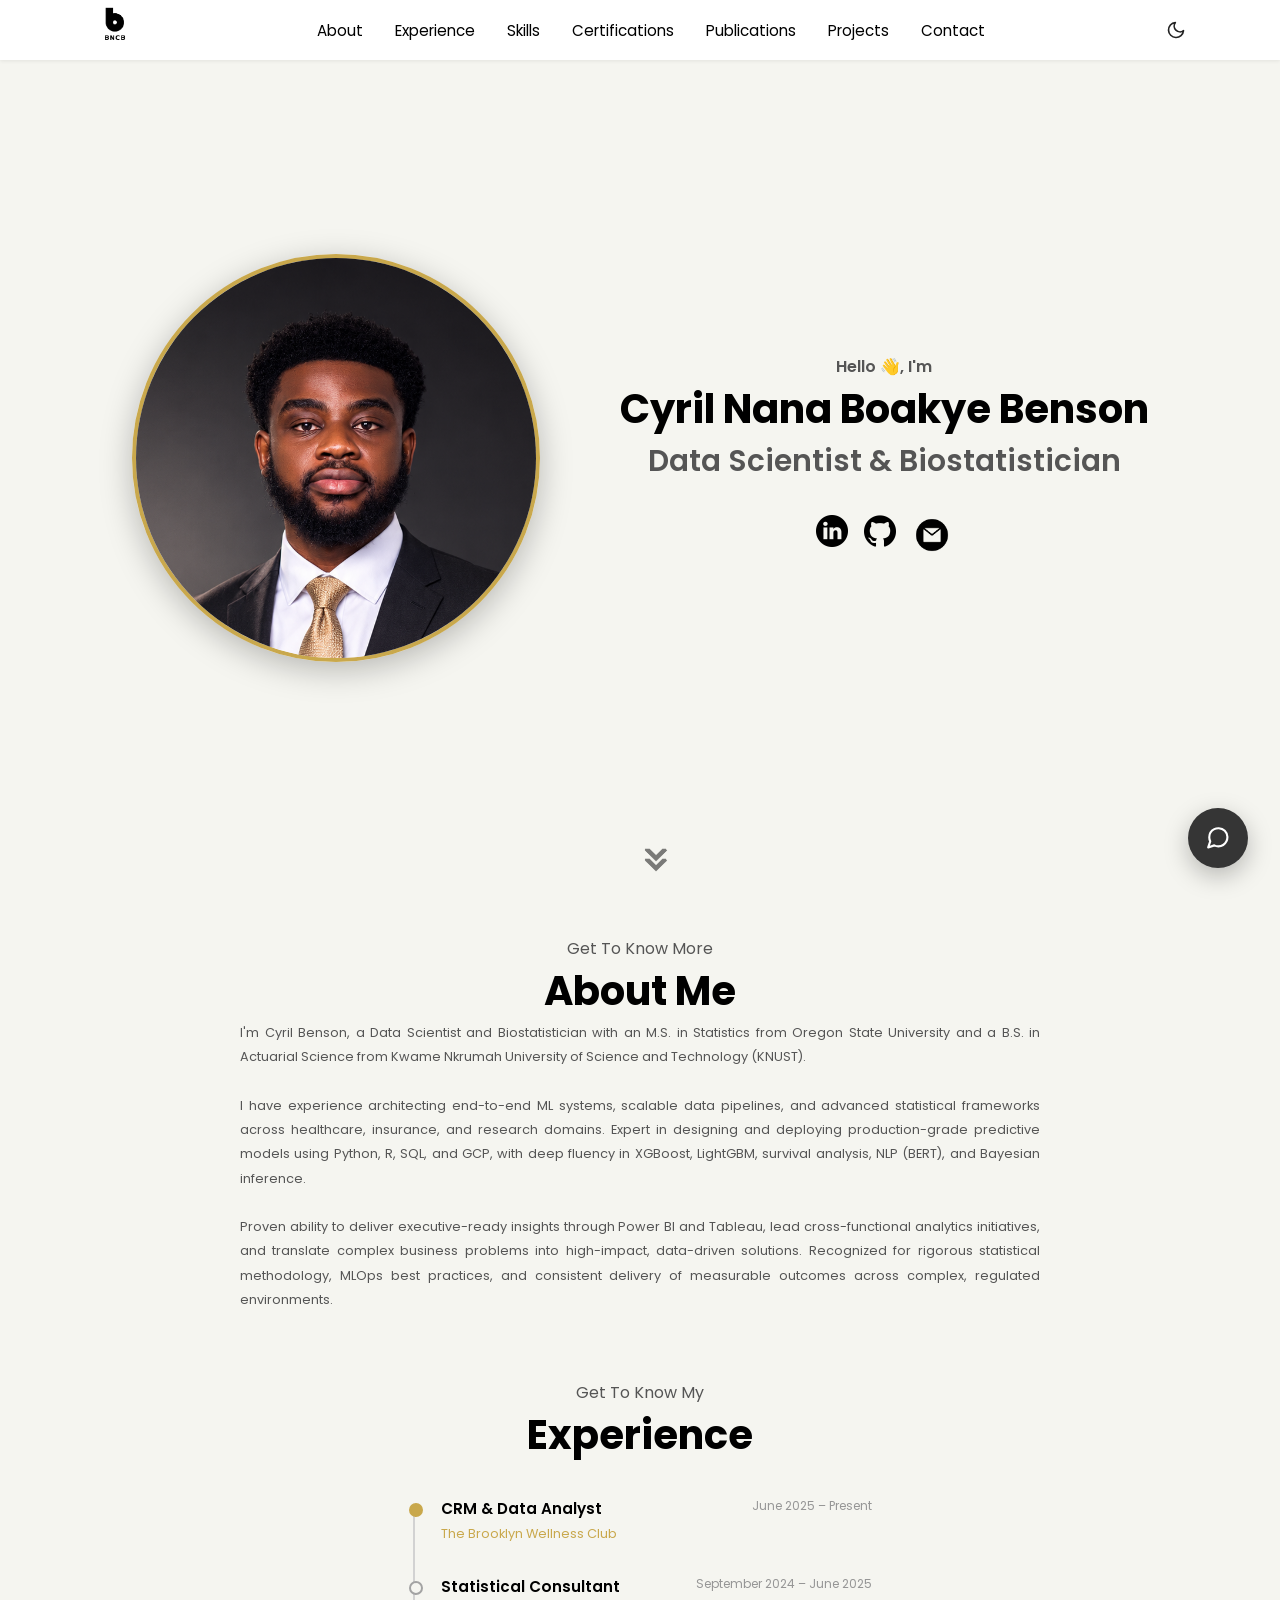
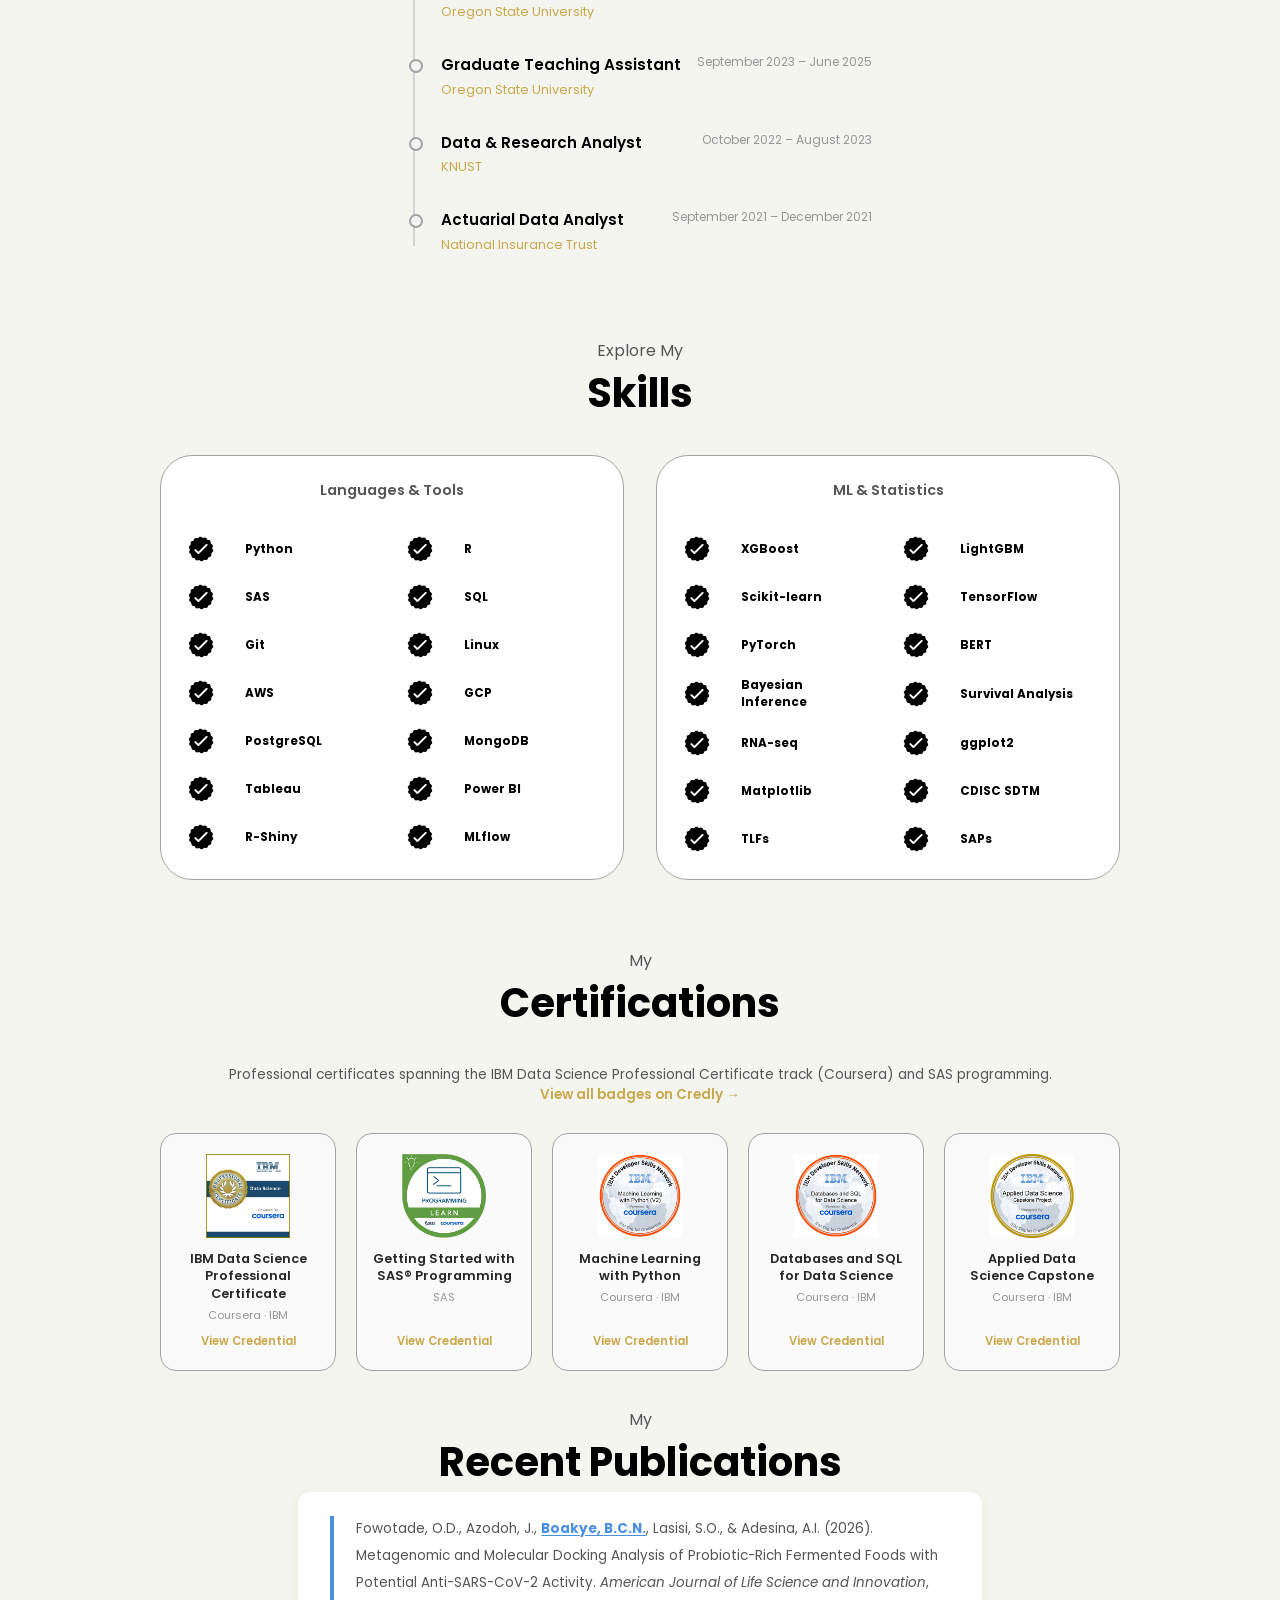
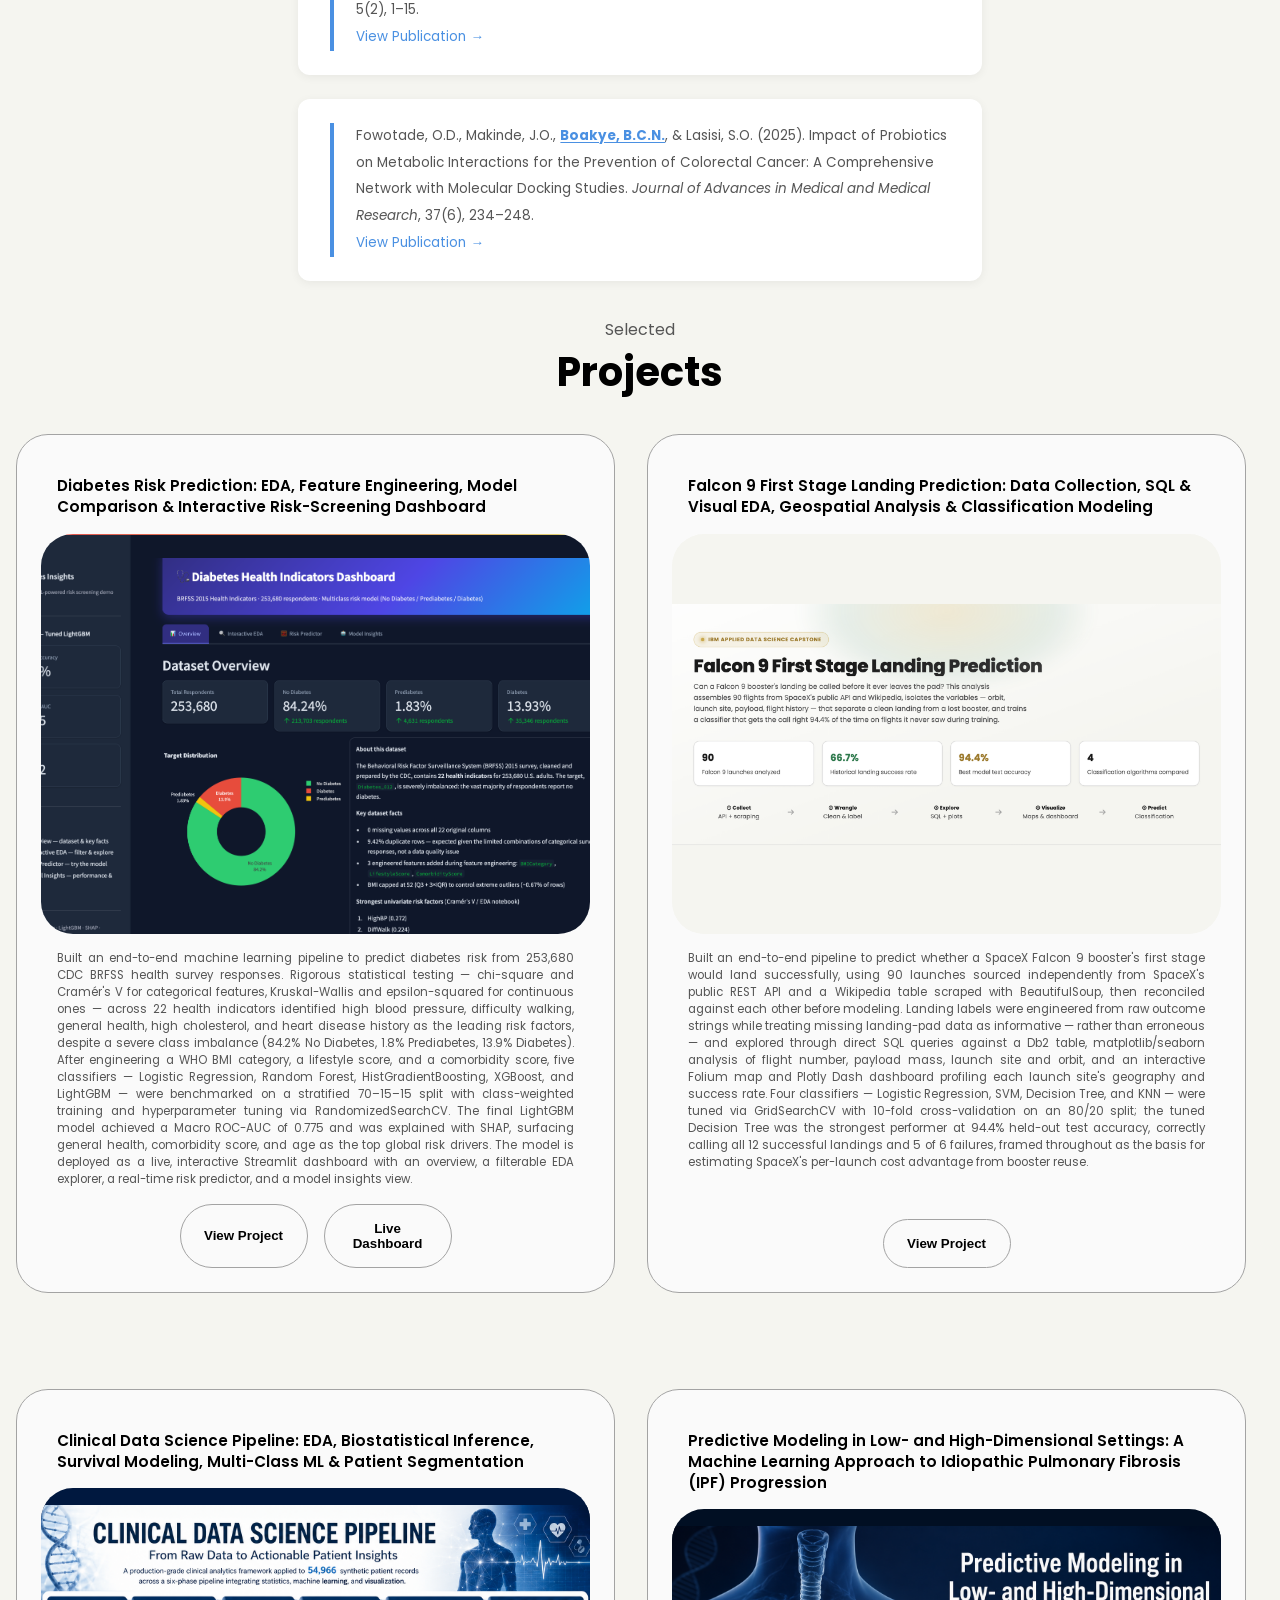
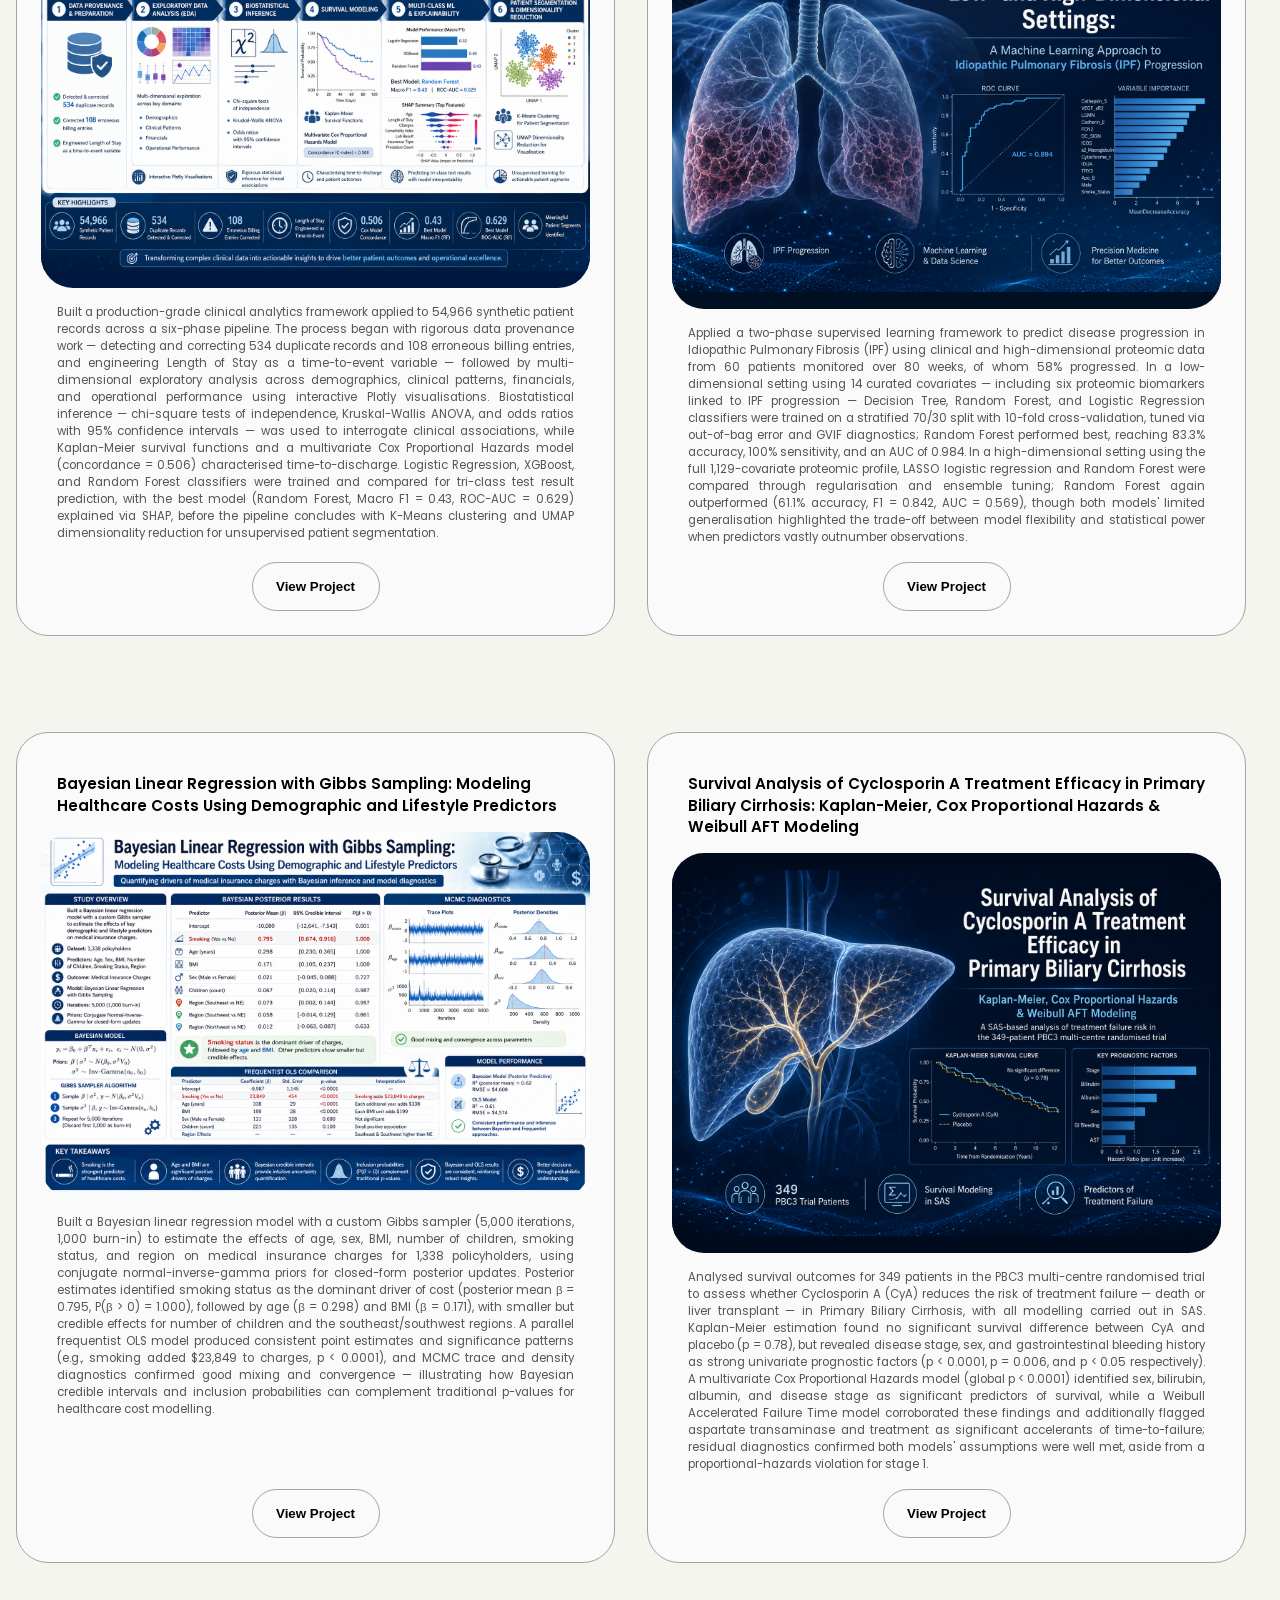
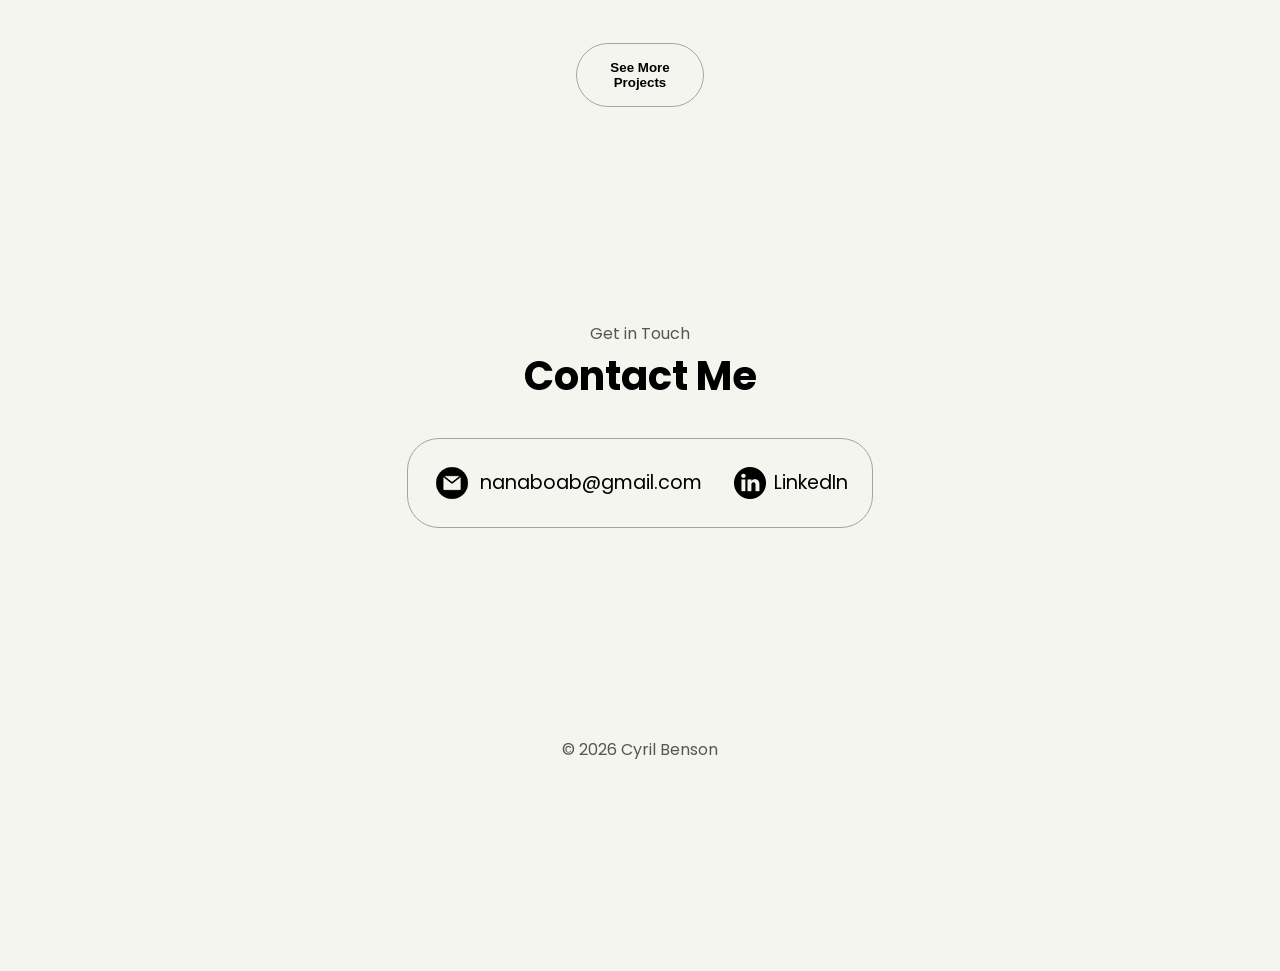
==== index.html @ 0f2b2a74 "Revert "Add Cloud Operations and Data Science & Analytics skill categories" This reverts commit 57a2" ====
<!DOCTYPE html>
<html lang="en">
  <head>
    <meta charset="UTF-8" />
    <meta http-equiv="X-UA-Compatible" content="IE=edge" />
    <meta name="viewport" content="width=device-width, initial-scale=1.0" />
    <title>Cyril Nana Boakye Benson</title>
    <link rel="icon" href="assets/portfolio-icon.png" type="image/icon type">
    <link rel="stylesheet" href="style.css" />
    <link rel="stylesheet" href="mediaqueries.css" />
  </head>
  <body>
    <nav id="desktop-nav">
      <div class="logo"><img src="./assets/logo-bncb.png" alt="BNCB Logo" /></div>
      <div>
        <ul class="nav-links">
          <li><a href="#about">About</a></li>
          <li><a href="#resume">Experience</a></li>
          <li><a href="#experience">Skills</a></li>
          <li><a href="#certifications">Certifications</a></li>
          <li><a href="#publications">Publications</a></li>
          <li><a href="#projects">Projects</a></li>
          <li><a href="#contact">Contact</a></li>
        </ul>
      </div>
      <button class="theme-toggle" id="themeToggle" aria-label="Toggle dark mode">
        <svg class="sun-icon" xmlns="http://www.w3.org/2000/svg" viewBox="0 0 24 24" fill="none" stroke="currentColor" stroke-width="2" stroke-linecap="round" stroke-linejoin="round"><circle cx="12" cy="12" r="5"/><line x1="12" y1="1" x2="12" y2="3"/><line x1="12" y1="21" x2="12" y2="23"/><line x1="4.22" y1="4.22" x2="5.64" y2="5.64"/><line x1="18.36" y1="18.36" x2="19.78" y2="19.78"/><line x1="1" y1="12" x2="3" y2="12"/><line x1="21" y1="12" x2="23" y2="12"/><line x1="4.22" y1="19.78" x2="5.64" y2="18.36"/><line x1="18.36" y1="5.64" x2="19.78" y2="4.22"/></svg>
        <svg class="moon-icon" xmlns="http://www.w3.org/2000/svg" viewBox="0 0 24 24" fill="none" stroke="currentColor" stroke-width="2" stroke-linecap="round" stroke-linejoin="round"><path d="M21 12.79A9 9 0 1 1 11.21 3 7 7 0 0 0 21 12.79z"/></svg>
      </button>
    </nav>
    <nav id="hamburger-nav">
      <div class="logo"><img src="./assets/logo-bncb.png" alt="BNCB Logo" style="height:52px;width:auto;" /></div>
      <div class="hamburger-menu">
        <div class="hamburger-icon" onclick="toggleMenu()">
          <span></span>
          <span></span>
          <span></span>
        </div>
      </div>
    </nav>

    <!-- FULL SCREEN OVERLAY MENU -->
    <div class="overlay-menu" id="overlayMenu">
      <div class="overlay-close" onclick="toggleMenu()">&#10005;</div>
      <ul class="overlay-links">
        <li><a href="#about" onclick="toggleMenu()">About</a></li>
        <li><a href="#resume" onclick="toggleMenu()">Experience</a></li>
        <li><a href="#experience" onclick="toggleMenu()">Skills</a></li>
        <li><a href="#certifications" onclick="toggleMenu()">Certifications</a></li>
        <li><a href="#publications" onclick="toggleMenu()">Publications</a></li>
        <li><a href="#projects" onclick="toggleMenu()">Projects</a></li>
        <li><a href="#contact" onclick="toggleMenu()">Contact</a></li>
      </ul>
      <button class="theme-toggle overlay-theme-toggle" id="themeToggleOverlay" aria-label="Toggle dark mode">
        <svg class="sun-icon" xmlns="http://www.w3.org/2000/svg" viewBox="0 0 24 24" fill="none" stroke="currentColor" stroke-width="2" stroke-linecap="round" stroke-linejoin="round"><circle cx="12" cy="12" r="5"/><line x1="12" y1="1" x2="12" y2="3"/><line x1="12" y1="21" x2="12" y2="23"/><line x1="4.22" y1="4.22" x2="5.64" y2="5.64"/><line x1="18.36" y1="18.36" x2="19.78" y2="19.78"/><line x1="1" y1="12" x2="3" y2="12"/><line x1="21" y1="12" x2="23" y2="12"/><line x1="4.22" y1="19.78" x2="5.64" y2="18.36"/><line x1="18.36" y1="5.64" x2="19.78" y2="4.22"/></svg>
        <svg class="moon-icon" xmlns="http://www.w3.org/2000/svg" viewBox="0 0 24 24" fill="none" stroke="currentColor" stroke-width="2" stroke-linecap="round" stroke-linejoin="round"><path d="M21 12.79A9 9 0 1 1 11.21 3 7 7 0 0 0 21 12.79z"/></svg>
        <span class="sun-icon">Light mode</span>
        <span class="moon-icon">Dark mode</span>
      </button>
    </div>
    <section id="profile">
      <div class="section__pic-container">
        <img src="./assets/profile-pic-cyril.png" alt="Cyril Nana Boakye Benson profile picture" />
      </div>
      <div class="section__text">
        <p class="section__text__p1">Hello <span class="wave-emoji">👋</span>, I'm</p>
        <h1 class="title">Cyril Nana Boakye Benson</h1>
        <p class="section__text__p2">Data Scientist & Biostatistician</p>
        <div class="btn-container">
          <!--
          <button
            class="btn btn-color-2"
            onclick="window.open('./assets/Prince_Agyei_Tuffour_ML_Resume.pdf')"
          >
            ML Resume
          </button>
          -->
          
        </div>
        <div id="socials-container">
          <a href="https://linkedin.com/in/cyrilbenson" target="_blank">
            <img
              src="./assets/linkedin.png"
              alt="My LinkedIn profile"
              class="icon"
            />
          </a>
          <a href="https://github.com/bensoncyril123" target="_blank">
            <img
              src="./assets/github.png"
              alt="My Github profile"
              class="icon"
            />
          </a>
          <a href="mailto:nanaboab@gmail.com" target="_blank">
            <img
              src="./assets/email.png"
              alt="Email icon"
              class="icon contact-icon email-icon"
            />
          </a>
        </div>

      </div>
      <img
        src="./assets/arrow.png"
        alt="Scroll down arrow"
        class="icon arrow"
        onclick="location.href='./#about'"
      />
    </section>
    <section id="about" class="fade-in">
      <p class="section__text__p1">Get To Know More</p>
      <h1 class="title">About Me</h1>
      <div class="about-details-container" style="max-width:800px;margin:0 auto;padding:0 1.5rem;">

        <!-- Bio -->
        <p class="about-bio bio-chunk" style="line-height:1.9;margin-bottom:1.5rem;text-align:justify;">
          I'm Cyril Benson, a Data Scientist and Biostatistician with an M.S. in Statistics from Oregon State University and a B.S. in Actuarial Science from Kwame Nkrumah University of Science and Technology (KNUST).
        </p>
        <p class="about-bio bio-chunk" style="line-height:1.9;margin-bottom:1.5rem;text-align:justify;">
          I have experience architecting end-to-end ML systems, scalable data pipelines, and advanced statistical frameworks across healthcare, insurance, and research domains. Expert in designing and deploying production-grade predictive models using Python, R, SQL, and GCP, with deep fluency in XGBoost, LightGBM, survival analysis, NLP (BERT), and Bayesian inference.
        </p>
        <p class="about-bio bio-chunk" style="line-height:1.9;margin-bottom:2rem;text-align:justify;">
          Proven ability to deliver executive-ready insights through Power BI and Tableau, lead cross-functional analytics initiatives, and translate complex business problems into high-impact, data-driven solutions. Recognized for rigorous statistical methodology, MLOps best practices, and consistent delivery of measurable outcomes across complex, regulated environments.
        </p>

      </div>
    </section>
    <section id="resume" class="fade-in">
      <p class="section__text__p1">Get To Know My</p>
      <h1 class="title">Experience</h1>
      <div class="experience-details-container">
        <div class="timeline">
          <div class="timeline-item">
            <span class="timeline-dot timeline-dot--current"></span>
            <div class="timeline-text">
              <h3 class="timeline-role">CRM &amp; Data Analyst</h3>
              <p class="timeline-company"><a class="timeline-link" href="https://www.thebrooklynwellnessclub.com/" target="_blank" rel="noopener noreferrer">The Brooklyn Wellness Club</a></p>
            </div>
            <span class="timeline-date">June 2025 &ndash; Present</span>
          </div>
          <div class="timeline-item">
            <span class="timeline-dot"></span>
            <div class="timeline-text">
              <h3 class="timeline-role">Statistical Consultant</h3>
              <p class="timeline-company"><a class="timeline-link" href="https://oregonstate.edu/" target="_blank" rel="noopener noreferrer">Oregon State University</a></p>
            </div>
            <span class="timeline-date">September 2024 &ndash; June 2025</span>
          </div>
          <div class="timeline-item">
            <span class="timeline-dot"></span>
            <div class="timeline-text">
              <h3 class="timeline-role">Graduate Teaching Assistant</h3>
              <p class="timeline-company"><a class="timeline-link" href="https://oregonstate.edu/" target="_blank" rel="noopener noreferrer">Oregon State University</a></p>
            </div>
            <span class="timeline-date">September 2023 &ndash; June 2025</span>
          </div>
          <div class="timeline-item">
            <span class="timeline-dot"></span>
            <div class="timeline-text">
              <h3 class="timeline-role">Data &amp; Research Analyst</h3>
              <p class="timeline-company"><a class="timeline-link" href="https://www.knust.edu.gh/" target="_blank" rel="noopener noreferrer">KNUST</a></p>
            </div>
            <span class="timeline-date">October 2022 &ndash; August 2023</span>
          </div>
          <div class="timeline-item">
            <span class="timeline-dot"></span>
            <div class="timeline-text">
              <h3 class="timeline-role">Actuarial Data Analyst</h3>
              <p class="timeline-company"><a class="timeline-link" href="https://www.ssnit.org.gh/" target="_blank" rel="noopener noreferrer">National Insurance Trust</a></p>
            </div>
            <span class="timeline-date">September 2021 &ndash; December 2021</span>
          </div>
        </div>
      </div>
    </section>

    <section id="experience" class="fade-in">
      <p class="section__text__p1">Explore My</p>
      <h1 class="title">Skills</h1>
      <div class="experience-details-container">
        <div class="about-containers">
          <div class="details-container">
            <h2 style="text-align: center; padding: 0 1rem; font-size: 0.9rem;" class="experience-sub-title">Languages & Tools</h2>
            <div class="article-container">
              <article><img src="./assets/checkmark.png" alt="Experience icon" class="icon" /><div><h3 style="text-align: justify; padding: 0 1rem; font-size: 0.74rem;">Python</h3></div></article>
              <article><img src="./assets/checkmark.png" alt="Experience icon" class="icon" /><div><h3 style="text-align: justify; padding: 0 1rem; font-size: 0.74rem;">R</h3></div></article>
              <article><img src="./assets/checkmark.png" alt="Experience icon" class="icon" /><div><h3 style="text-align: justify; padding: 0 1rem; font-size: 0.74rem;">SAS</h3></div></article>
              <article><img src="./assets/checkmark.png" alt="Experience icon" class="icon" /><div><h3 style="text-align: justify; padding: 0 1rem; font-size: 0.74rem;">SQL</h3></div></article>
              <article><img src="./assets/checkmark.png" alt="Experience icon" class="icon" /><div><h3 style="text-align: justify; padding: 0 1rem; font-size: 0.74rem;">Git</h3></div></article>
              <article><img src="./assets/checkmark.png" alt="Experience icon" class="icon" /><div><h3 style="text-align: justify; padding: 0 1rem; font-size: 0.74rem;">Linux</h3></div></article>
              <article><img src="./assets/checkmark.png" alt="Experience icon" class="icon" /><div><h3 style="text-align: justify; padding: 0 1rem; font-size: 0.74rem;">AWS</h3></div></article>
              <article><img src="./assets/checkmark.png" alt="Experience icon" class="icon" /><div><h3 style="text-align: justify; padding: 0 1rem; font-size: 0.74rem;">GCP</h3></div></article>
              <article><img src="./assets/checkmark.png" alt="Experience icon" class="icon" /><div><h3 style="text-align: justify; padding: 0 1rem; font-size: 0.74rem;">PostgreSQL</h3></div></article>
              <article><img src="./assets/checkmark.png" alt="Experience icon" class="icon" /><div><h3 style="text-align: justify; padding: 0 1rem; font-size: 0.74rem;">MongoDB</h3></div></article>
              <article><img src="./assets/checkmark.png" alt="Experience icon" class="icon" /><div><h3 style="text-align: justify; padding: 0 1rem; font-size: 0.74rem;">Tableau</h3></div></article>
              <article><img src="./assets/checkmark.png" alt="Experience icon" class="icon" /><div><h3 style="text-align: justify; padding: 0 1rem; font-size: 0.74rem;">Power BI</h3></div></article>
              <article><img src="./assets/checkmark.png" alt="Experience icon" class="icon" /><div><h3 style="text-align: justify; padding: 0 1rem; font-size: 0.74rem;">R-Shiny</h3></div></article>
              <article><img src="./assets/checkmark.png" alt="Experience icon" class="icon" /><div><h3 style="text-align: justify; padding: 0 1rem; font-size: 0.74rem;">MLflow</h3></div></article>
            </div>
          </div>
          <div class="details-container">
            <h2 style="text-align: center; padding: 0 1rem; font-size: 0.9rem;" class="experience-sub-title">ML & Statistics</h2>
            <div class="article-container">
              <article><img src="./assets/checkmark.png" alt="Experience icon" class="icon" /><div><h3 style="text-align: justify; padding: 0 1rem; font-size: 0.74rem;">XGBoost</h3></div></article>
              <article><img src="./assets/checkmark.png" alt="Experience icon" class="icon" /><div><h3 style="text-align: justify; padding: 0 1rem; font-size: 0.74rem;">LightGBM</h3></div></article>
              <article><img src="./assets/checkmark.png" alt="Experience icon" class="icon" /><div><h3 style="text-align: justify; padding: 0 1rem; font-size: 0.74rem;">Scikit-learn</h3></div></article>
              <article><img src="./assets/checkmark.png" alt="Experience icon" class="icon" /><div><h3 style="text-align: justify; padding: 0 1rem; font-size: 0.74rem;">TensorFlow</h3></div></article>
              <article><img src="./assets/checkmark.png" alt="Experience icon" class="icon" /><div><h3 style="text-align: justify; padding: 0 1rem; font-size: 0.74rem;">PyTorch</h3></div></article>
              <article><img src="./assets/checkmark.png" alt="Experience icon" class="icon" /><div><h3 style="text-align: justify; padding: 0 1rem; font-size: 0.74rem;">BERT</h3></div></article>
              <article><img src="./assets/checkmark.png" alt="Experience icon" class="icon" /><div><h3 style="text-align: justify; padding: 0 1rem; font-size: 0.74rem;">Bayesian Inference</h3></div></article>
              <article><img src="./assets/checkmark.png" alt="Experience icon" class="icon" /><div><h3 style="text-align: justify; padding: 0 1rem; font-size: 0.74rem;">Survival Analysis</h3></div></article>
              <article><img src="./assets/checkmark.png" alt="Experience icon" class="icon" /><div><h3 style="text-align: justify; padding: 0 1rem; font-size: 0.74rem;">RNA-seq</h3></div></article>
              <article><img src="./assets/checkmark.png" alt="Experience icon" class="icon" /><div><h3 style="text-align: justify; padding: 0 1rem; font-size: 0.74rem;">ggplot2</h3></div></article>
              <article><img src="./assets/checkmark.png" alt="Experience icon" class="icon" /><div><h3 style="text-align: justify; padding: 0 1rem; font-size: 0.74rem;">Matplotlib</h3></div></article>
              <article><img src="./assets/checkmark.png" alt="Experience icon" class="icon" /><div><h3 style="text-align: justify; padding: 0 1rem; font-size: 0.74rem;">CDISC SDTM</h3></div></article>
              <article><img src="./assets/checkmark.png" alt="Experience icon" class="icon" /><div><h3 style="text-align: justify; padding: 0 1rem; font-size: 0.74rem;">TLFs</h3></div></article>
              <article><img src="./assets/checkmark.png" alt="Experience icon" class="icon" /><div><h3 style="text-align: justify; padding: 0 1rem; font-size: 0.74rem;">SAPs</h3></div></article>
            </div>
          </div>
        </div>
      </div>
    </section>

    <section id="certifications" class="fade-in">
      <p class="section__text__p1">My</p>
      <h1 class="title">Certifications</h1>
      <div class="experience-details-container">
        <div class="certifications-container">
          <p class="cert-intro">
            Professional certificates spanning the IBM Data Science Professional Certificate track (Coursera) and SAS programming.
            <br>
            <a href="https://www.credly.com/users/benson-cyril-nana-boakye.25f52ed6/badges/credly" target="_blank" rel="noopener noreferrer">View all badges on Credly &rarr;</a>
          </p>
          <div class="certifications-grid">
            <div class="cert-card">
              <img src="./assets/credly/ibm-data-science-professional-certificate-v3.png" alt="IBM Data Science Professional Certificate badge" loading="lazy" />
              <span class="cert-name">IBM Data Science Professional Certificate</span>
              <span class="cert-issuer">Coursera &middot; IBM</span>
              <a class="cert-link" href="https://www.credly.com/badges/7d3f256a-58de-4213-8e04-5afd1d48b495/public_url" target="_blank" rel="noopener noreferrer">View Credential</a>
            </div>
            <div class="cert-card cert-desktop-only">
              <img src="./assets/credly/getting-started-with-sas-programming.png" alt="Getting Started with SAS Programming badge" loading="lazy" />
              <span class="cert-name">Getting Started with SAS&reg; Programming</span>
              <span class="cert-issuer">SAS</span>
              <a class="cert-link" href="https://www.credly.com/badges/b5e7fa76-1b21-4ce1-91dd-f547a0c769bf/public_url" target="_blank" rel="noopener noreferrer">View Credential</a>
            </div>
            <div class="cert-card">
              <img src="./assets/credly/machine-learning-with-python-v2.png" alt="Machine Learning with Python badge" loading="lazy" />
              <span class="cert-name">Machine Learning with Python</span>
              <span class="cert-issuer">Coursera &middot; IBM</span>
              <a class="cert-link" href="https://www.credly.com/badges/465c44ed-e85c-4958-97c5-8ed81d3261e6/public_url" target="_blank" rel="noopener noreferrer">View Credential</a>
            </div>
            <div class="cert-card">
              <img src="./assets/credly/databases-and-sql-for-data-science.png" alt="Databases and SQL for Data Science badge" loading="lazy" />
              <span class="cert-name">Databases and SQL for Data Science</span>
              <span class="cert-issuer">Coursera &middot; IBM</span>
              <a class="cert-link" href="https://www.credly.com/badges/025b466d-fa7a-4902-a71c-49c6a59aab32/public_url" target="_blank" rel="noopener noreferrer">View Credential</a>
            </div>
            <div class="cert-card">
              <img src="./assets/credly/applied-data-science-capstone.png" alt="Applied Data Science Capstone badge" loading="lazy" />
              <span class="cert-name">Applied Data Science Capstone</span>
              <span class="cert-issuer">Coursera &middot; IBM</span>
              <a class="cert-link" href="https://www.credly.com/badges/89c1cca1-2402-4686-b6dd-9be8d8a1c6f4/public_url" target="_blank" rel="noopener noreferrer">View Credential</a>
            </div>
          </div>
        </div>
      </div>
    </section>

    <section id="publications" class="fade-in">
      <p class="section__text__p1">My</p>
      <h1 class="title">Recent Publications</h1>
      <div class="experience-details-container">
        <div style="max-width: 620px; margin: 0 auto 1.5rem; padding: 1.5rem 2rem; background: var(--card-bg, #fff); border-radius: 12px; box-shadow: 0 2px 10px rgba(0,0,0,0.06);">
          <div style="border-left: 4px solid var(--primary-color, #4a90e2); padding-left: 1.4rem;">
            <p style="font-size: 0.84rem; line-height: 2; text-align: left; margin: 0;">
              Fowotade, O.D., Azodoh, J., <strong style="color: var(--primary-color, #4a90e2); text-decoration: underline; text-underline-offset: 2px;">Boakye, B.C.N.</strong>, Lasisi, S.O., &amp; Adesina, A.I. (2026).
              Metagenomic and Molecular Docking Analysis of Probiotic-Rich Fermented Foods with Potential
              Anti-SARS-CoV-2 Activity.
              <em>American Journal of Life Science and Innovation</em>, 5(2), 1&ndash;15.<br>
              <a href="https://doi.org/10.54536/ajlsi.v5i2.7797" target="_blank" rel="noopener noreferrer"
                style="color: var(--primary-color, #4a90e2);">
                View Publication &rarr;
              </a>
            </p>
          </div>
        </div>
        <div style="max-width: 620px; margin: 0 auto; padding: 1.5rem 2rem; background: var(--card-bg, #fff); border-radius: 12px; box-shadow: 0 2px 10px rgba(0,0,0,0.06);">
          <div style="border-left: 4px solid var(--primary-color, #4a90e2); padding-left: 1.4rem;">
            <p style="font-size: 0.84rem; line-height: 2; text-align: left; margin: 0;">
              Fowotade, O.D., Makinde, J.O., <strong style="color: var(--primary-color, #4a90e2); text-decoration: underline; text-underline-offset: 2px;">Boakye, B.C.N.</strong>, &amp; Lasisi, S.O. (2025).
              Impact of Probiotics on Metabolic Interactions for the Prevention of Colorectal Cancer:
              A Comprehensive Network with Molecular Docking Studies.
              <em>Journal of Advances in Medical and Medical Research</em>, 37(6), 234&ndash;248.<br>
              <a href="https://www.journaljammr.com/index.php/JAMMR/article/view/5866" target="_blank" rel="noopener noreferrer"
                style="color: var(--primary-color, #4a90e2);">
                View Publication &rarr;
              </a>
            </p>
          </div>
        </div>
      </div>
    </section>

    <section id="projects" class="fade-in">
      <p class="section__text__p1">Selected</p>
      <h1 class="title">Projects</h1>
      <div class="experience-details-container">
        <div class="projects-wrapper" style="display: flex; flex-wrap: wrap; gap: 2rem; justify-content: flex-start; align-items: stretch;">

          <div class="about-containers">
            <div class="details-container color-container">
              <h2 class="experience-sub-title project-title" style="text-align: left;">
                Diabetes Risk Prediction: EDA, Feature Engineering, Model Comparison &amp; Interactive Risk-Screening Dashboard
              </h2>
              <div class="article-container">
                <img src="./assets/diabetes/dashboard_overview.png" alt="Diabetes Risk Dashboard" class="project-img diabetes-img" loading="lazy" />
              </div>
              <p style="text-align: justify; padding: 0 1rem; font-size: 0.72rem;">
                Built an end-to-end machine learning pipeline to predict diabetes risk from 253,680 CDC BRFSS health survey responses. Rigorous statistical testing &mdash; chi-square and Cram&eacute;r's V for categorical features, Kruskal-Wallis and epsilon-squared for continuous ones &mdash; across 22 health indicators identified high blood pressure, difficulty walking, general health, high cholesterol, and heart disease history as the leading risk factors, despite a severe class imbalance (84.2% No Diabetes, 1.8% Prediabetes, 13.9% Diabetes).
                After engineering a WHO BMI category, a lifestyle score, and a comorbidity score, five classifiers &mdash; Logistic Regression, Random Forest, HistGradientBoosting, XGBoost, and LightGBM &mdash; were benchmarked on a stratified 70&ndash;15&ndash;15 split with class-weighted training and hyperparameter tuning via RandomizedSearchCV. The final LightGBM model achieved a Macro ROC-AUC of 0.775 and was explained with SHAP, surfacing general health, comorbidity score, and age as the top global risk drivers.
                The model is deployed as a live, interactive Streamlit dashboard with an overview, a filterable EDA explorer, a real-time risk predictor, and a model insights view.
              </p>
              <div class="btn-container" style="text-align: center;">
                <button class="btn btn-color-2 project-btn" onclick="window.open('./assets/Diabetes_Risk_Project.html', '_blank')">View Project</button>
                <button class="btn btn-color-2 project-btn" onclick="window.open('https://bensoncyril123-diabetes-dashboard-dashboardapp-i5lrtb.streamlit.app/', '_blank')">Live Dashboard</button>
              </div>
            </div>
          </div>

          <div class="about-containers">
            <div class="details-container color-container">
              <h2 class="experience-sub-title project-title" style="text-align: left;">
                Falcon 9 First Stage Landing Prediction: Data Collection, SQL &amp; Visual EDA, Geospatial Analysis &amp; Classification Modeling
              </h2>
              <div class="article-container">
                <img src="./assets/spacex-cover.png" alt="Falcon 9 First Stage Landing Prediction" class="project-img spacex-img" loading="lazy" />
              </div>
              <p style="text-align: justify; padding: 0 1rem; font-size: 0.72rem;">
                Built an end-to-end pipeline to predict whether a SpaceX Falcon 9 booster's first stage would land successfully, using 90 launches sourced independently from SpaceX's public REST API and a Wikipedia table scraped with BeautifulSoup, then reconciled against each other before modeling. Landing labels were engineered from raw outcome strings while treating missing landing-pad data as informative &mdash; rather than erroneous &mdash; and explored through direct SQL queries against a Db2 table, matplotlib/seaborn analysis of flight number, payload mass, launch site and orbit, and an interactive Folium map and Plotly Dash dashboard profiling each launch site's geography and success rate.
                Four classifiers &mdash; Logistic Regression, SVM, Decision Tree, and KNN &mdash; were tuned via GridSearchCV with 10-fold cross-validation on an 80/20 split; the tuned Decision Tree was the strongest performer at 94.4% held-out test accuracy, correctly calling all 12 successful landings and 5 of 6 failures, framed throughout as the basis for estimating SpaceX's per-launch cost advantage from booster reuse.
              </p>
              <div class="btn-container" style="text-align: center;">
                <button class="btn btn-color-2 project-btn" onclick="window.open('./assets/SpaceX_Falcon9_Landing_Prediction.html', '_blank')">View Project</button>
              </div>
            </div>
          </div>

          <div class="about-containers">
            <div class="details-container color-container">
              <h2 class="experience-sub-title project-title" style="text-align: left;">
                Clinical Data Science Pipeline: EDA, Biostatistical Inference, Survival Modeling, Multi-Class ML & Patient Segmentation
              </h2>
              <div class="article-container">
                <img src="./assets/healthcare-analytics.png" alt="Healthcare Analytics" class="project-img healthcare-img" loading="lazy" />
              </div>
              <p style="text-align: justify; padding: 0 1rem; font-size: 0.72rem;">
                Built a production-grade clinical analytics framework applied to 54,966 synthetic patient records across a six-phase pipeline. The process began with rigorous data provenance work &mdash; detecting and correcting 534 duplicate records and 108 erroneous billing entries, and engineering Length of Stay as a time-to-event variable &mdash; followed by multi-dimensional exploratory analysis across demographics, clinical patterns, financials, and operational performance using interactive Plotly visualisations.
                Biostatistical inference &mdash; chi-square tests of independence, Kruskal-Wallis ANOVA, and odds ratios with 95% confidence intervals &mdash; was used to interrogate clinical associations, while Kaplan-Meier survival functions and a multivariate Cox Proportional Hazards model (concordance = 0.506) characterised time-to-discharge.
                Logistic Regression, XGBoost, and Random Forest classifiers were trained and compared for tri-class test result prediction, with the best model (Random Forest, Macro F1 = 0.43, ROC-AUC = 0.629) explained via SHAP, before the pipeline concludes with K-Means clustering and UMAP dimensionality reduction for unsupervised patient segmentation.
              </p>
              <div class="btn-container" style="text-align: center;">
                <button class="btn btn-color-2 project-btn" onclick="window.open('./healthcare.html', '_blank')">
                  View Project
                </button>
              </div>
            </div>
          </div>

          <div class="about-containers">
            <div class="details-container color-container">
              <h2 class="experience-sub-title project-title" style="text-align: left;">
                Predictive Modeling in Low- and High-Dimensional Settings: A Machine Learning Approach to Idiopathic Pulmonary Fibrosis (IPF) Progression
              </h2>
              <div class="article-container">
                <img src="./assets/ipf-cover.png" alt="Idiopathic Pulmonary Fibrosis Progression Modeling — ROC curve and variable importance" class="project-img ipf-img" loading="lazy" />
              </div>
              <p style="text-align: justify; padding: 0 1rem; font-size: 0.72rem;">
                Applied a two-phase supervised learning framework to predict disease progression in Idiopathic Pulmonary Fibrosis (IPF) using clinical and high-dimensional proteomic data from 60 patients monitored over 80 weeks, of whom 58% progressed.
                In a low-dimensional setting using 14 curated covariates &mdash; including six proteomic biomarkers linked to IPF progression &mdash; Decision Tree, Random Forest, and Logistic Regression classifiers were trained on a stratified 70/30 split with 10-fold cross-validation, tuned via out-of-bag error and GVIF diagnostics; Random Forest performed best, reaching 83.3% accuracy, 100% sensitivity, and an AUC of 0.984.
                In a high-dimensional setting using the full 1,129-covariate proteomic profile, LASSO logistic regression and Random Forest were compared through regularisation and ensemble tuning; Random Forest again outperformed (61.1% accuracy, F1 = 0.842, AUC = 0.569), though both models' limited generalisation highlighted the trade-off between model flexibility and statistical power when predictors vastly outnumber observations.
              </p>
              <div class="btn-container" style="text-align: center;">
                <button class="btn btn-color-2 project-btn" onclick="window.open('./assets/Final_Written_Report__Masters.pdf', '_blank')">
                  View Project
                </button>
              </div>

            </div>
          </div>

    <div class="about-containers">
      <div class="details-container color-container">
        <h2 class="experience-sub-title project-title" style="text-align: left;">
          Bayesian Linear Regression with Gibbs Sampling: Modeling Healthcare Costs Using Demographic and Lifestyle Predictors
        </h2>
        <div class="article-container">
          <img src="./assets/pikeee.png" alt="Bayesian Linear Regression with Gibbs Sampling" class="project-img gibbs-img" loading="lazy" />
        </div>
        <p style="text-align: justify; padding: 0 1rem; font-size: 0.72rem;">
          Built a Bayesian linear regression model with a custom Gibbs sampler (5,000 iterations, 1,000 burn-in) to estimate the effects of age, sex, BMI, number of children, smoking status, and region on medical insurance charges for 1,338 policyholders, using conjugate normal-inverse-gamma priors for closed-form posterior updates.
          Posterior estimates identified smoking status as the dominant driver of cost (posterior mean &beta; = 0.795, P(&beta; &gt; 0) = 1.000), followed by age (&beta; = 0.298) and BMI (&beta; = 0.171), with smaller but credible effects for number of children and the southeast/southwest regions.
          A parallel frequentist OLS model produced consistent point estimates and significance patterns (e.g., smoking added $23,849 to charges, p &lt; 0.0001), and MCMC trace and density diagnostics confirmed good mixing and convergence &mdash; illustrating how Bayesian credible intervals and inclusion probabilities can complement traditional p-values for healthcare cost modelling.
        </p>
        <div class="btn-container" style="text-align: center;">
          <button class="btn btn-color-2 project-btn" onclick="window.open('./assets/Bayesian_Linear_Regression_with_Gibbs_Sampling.pdf', '_blank')">View Project</button>
        </div>
      </div>
    </div>

          <div class="about-containers">
            <div class="details-container color-container">
              <h2 class="experience-sub-title project-title" style="text-align: left;">
                Survival Analysis of Cyclosporin A Treatment Efficacy in Primary Biliary Cirrhosis: Kaplan-Meier, Cox Proportional Hazards &amp; Weibull AFT Modeling
              </h2>
              <div class="article-container">
                <img src="./assets/project-8.png" alt="Survival Analysis of Primary Biliary Cirrhosis" class="project-img biliary-img" loading="lazy" />
              </div>
              <p style="text-align: justify; padding: 0 1rem; font-size: 0.72rem;">
                Analysed survival outcomes for 349 patients in the PBC3 multi-centre randomised trial to assess whether Cyclosporin A (CyA) reduces the risk of treatment failure &mdash; death or liver transplant &mdash; in Primary Biliary Cirrhosis, with all modelling carried out in SAS.
                Kaplan-Meier estimation found no significant survival difference between CyA and placebo (p = 0.78), but revealed disease stage, sex, and gastrointestinal bleeding history as strong univariate prognostic factors (p &lt; 0.0001, p = 0.006, and p &lt; 0.05 respectively).
                A multivariate Cox Proportional Hazards model (global p &lt; 0.0001) identified sex, bilirubin, albumin, and disease stage as significant predictors of survival, while a Weibull Accelerated Failure Time model corroborated these findings and additionally flagged aspartate transaminase and treatment as significant accelerants of time-to-failure; residual diagnostics confirmed both models' assumptions were well met, aside from a proportional-hazards violation for stage 1.
              </p>
              <div class="btn-container" style="text-align: center;">
                <button class="btn btn-color-2 project-btn" onclick="window.open('./assets/Survival_Analysis__Primary_Biliary_Cirrhosis.pdf', '_blank')">View Project</button>
              </div>
            </div>
          </div>

  </div>
  <div class="btn-container" style="text-align: center; margin-top: 2rem;">
    <button class="btn btn-color-2 project-btn" onclick="window.location.href='./all-projects.html'">See More Projects</button>
  </div>
</section>
<section id="contact" class="fade-in">
  <p class="section__text__p1">Get in Touch</p>
  <h1 class="title">Contact Me</h1>
  <div class="contact-info-upper-container">
    <div class="contact-info-container">
      <img
        src="./assets/email.png"
        alt="Email icon"
        class="icon contact-icon email-icon"
      />
      <p><a href="mailto:nanaboab@gmail.com">nanaboab@gmail.com</a></p>
    </div>
    <div class="contact-info-container">
      <img
        src="./assets/linkedin.png"
        alt="LinkedIn icon"
        class="icon contact-icon"
      />
      <p><a href="https://www.linkedin.com/in/cyrilbenson" target="_blank">LinkedIn</a></p>
    </div>
  </div>
</section>
<footer>
  <p>&#169; <span id="year"></span> Cyril Benson</p>

  <script>
    document.getElementById('year').textContent = new Date().getFullYear();
  </script>
  
</footer>
<button id="contactFabBtn" class="contact-fab" aria-label="Send a message">
  <svg class="contact-fab-icon-msg" viewBox="0 0 24 24" fill="none" stroke="currentColor" stroke-width="2" stroke-linecap="round" stroke-linejoin="round"><path d="M21 11.5a8.38 8.38 0 0 1-.9 3.8 8.5 8.5 0 0 1-7.6 4.7 8.38 8.38 0 0 1-3.8-.9L3 21l1.9-5.7a8.38 8.38 0 0 1-.9-3.8 8.5 8.5 0 0 1 4.7-7.6 8.38 8.38 0 0 1 3.8-.9h.5a8.48 8.48 0 0 1 8 8v.5z"></path></svg>
  <svg class="contact-fab-icon-close" viewBox="0 0 24 24" fill="none" stroke="currentColor" stroke-width="2" stroke-linecap="round" stroke-linejoin="round"><path d="M18 6 6 18"></path><path d="M6 6l12 12"></path></svg>
</button>

<div id="contactModalOverlay" class="contact-modal-overlay">
  <div class="contact-modal-header">
    <div>
      <h2>Send a message</h2>
      <p>I'll reply to your email</p>
    </div>
    <button class="contact-modal-close" id="contactModalClose" aria-label="Close">&times;</button>
  </div>
  <form id="contactForm" class="contact-form" action="https://formspree.io/f/mykqzozv" method="POST">
    <input type="text" name="name" placeholder="Your name" required />
    <input type="email" name="email" placeholder="Your email" required />
    <textarea name="message" placeholder="Your message..." required></textarea>
    <button type="submit" class="contact-form-submit">Send message</button>
    <p id="contactFormStatus" class="contact-form-status"></p>
  </form>
</div>

<script src="script.js"></script>
</body>
  
</html>
---- style.css ----
/* GENERAL */

@import url("https://fonts.googleapis.com/css2?family=Poppins:wght@300;400;500;600&display=swap");

* {
  margin: 0;
  padding: 0;
}

body {
  font-family: "Poppins", sans-serif;
  background-color: #f5f5f0;
}

html {
  scroll-behavior: smooth;
}

p {
  color: rgb(85, 85, 85);
}

/* ── ANIMATIONS ── */

@keyframes fadeUp {
  from { opacity: 0; transform: translateY(30px); }
  to   { opacity: 1; transform: translateY(0); }
}

@keyframes fadeLeft {
  from { opacity: 0; transform: translateX(-40px); }
  to   { opacity: 1; transform: translateX(0); }
}

@keyframes fadeRight {
  from { opacity: 0; transform: translateX(40px); }
  to   { opacity: 1; transform: translateX(0); }
}

@keyframes popIn {
  from { opacity: 0; transform: scale(0.85); }
  to   { opacity: 1; transform: scale(1); }
}

/* Profile load animations */
.section__pic-container {
  animation: fadeLeft 0.9s ease both;
  animation-delay: 0.2s;
}

.section__text {
  animation: fadeRight 0.9s ease both;
  animation-delay: 0.4s;
}

/* Scroll fade-in */
.fade-in {
  opacity: 0;
  transform: translateY(28px);
  transition: opacity 0.7s ease, transform 0.7s ease;
}

.fade-in.visible {
  opacity: 1;
  transform: translateY(0);
}

/* Bio paragraph reveal */
.bio-chunk {
  opacity: 0;
  transform: translateY(20px);
  transition: opacity 0.6s ease, transform 0.6s ease;
}

.bio-chunk.bio-visible {
  opacity: 1;
  transform: translateY(0);
}

/* Skill stagger */
article {
  opacity: 0;
  transform: translateY(10px);
  transition: opacity 0.4s ease, transform 0.4s ease;
}

article.skill-visible {
  opacity: 1;
  transform: translateY(0);
}

/* Project card hover */
.details-container {
  transition: transform 0.3s ease, box-shadow 0.3s ease;
}

.details-container:hover {
  transform: translateY(-6px);
  box-shadow: 0 12px 32px rgba(0, 0, 0, 0.1);
}

/* Social icon hover */
#socials-container img {
  transition: transform 0.2s ease;
}

#socials-container img:hover {
  transform: scale(1.2);
}

/* Nav link hover */
.nav-links a {
  position: relative;
}

.nav-links a::after {
  content: '';
  position: absolute;
  bottom: -4px;
  left: 0;
  width: 0;
  height: 2px;
  background: black;
  transition: width 0.3s ease;
}

.nav-links a:hover::after {
  width: 100%;
}

/* TRANSITION */

a,
.btn {
  transition: all 300ms ease;
}

/* DESKTOP NAV */

nav,
.nav-links {
  display: flex;
}

nav {
  justify-content: space-around;
  align-items: center;
  height: 60px;
  position: fixed;
  top: 0;
  left: 0;
  right: 0;
  z-index: 1000;
  background-color: #ffffff;
  box-shadow: 0 1px 4px rgba(0, 0, 0, 0.08);
}

.nav-links {
  gap: 2rem;
  list-style: none;
  font-size: 0.95rem;
}

a {
  color: black;
  text-decoration: none;
  text-decoration-color: white;
}

a:hover {
  color: grey;
  text-decoration: underline;
  text-underline-offset: 1rem;
  text-decoration-color: rgb(181, 181, 181);
}

.logo {
  font-size: 1.4rem;
}

.logo img {
  height: 48px;
  width: auto;
}

.logo:hover {
  cursor: default;
}

/* HAMBURGER MENU */

#hamburger-nav {
  display: none;
}

.hamburger-menu {
  position: relative;
  display: inline-block;
}

.hamburger-icon {
  display: flex;
  flex-direction: column;
  justify-content: space-between;
  height: 24px;
  width: 30px;
  cursor: pointer;
}

.hamburger-icon span {
  width: 100%;
  height: 2px;
  background-color: black;
  transition: all 0.3 ease-in-out;
}

/* FULL SCREEN OVERLAY MENU */
.overlay-menu {
  display: none;
  position: fixed;
  top: 0;
  left: 0;
  width: 100%;
  height: 100%;
  background-color: #f5f5f0;
  z-index: 2000;
  flex-direction: column;
  justify-content: center;
  align-items: center;
  padding: 5rem 2rem 3rem;
  box-sizing: border-box;
  opacity: 0;
  transition: opacity 0.3s ease;
}

.overlay-menu.open {
  display: flex;
  opacity: 1;
}

.overlay-close {
  position: absolute;
  top: 1.2rem;
  right: 1.5rem;
  font-size: 1.6rem;
  cursor: pointer;
  color: #333;
  line-height: 1;
}

.overlay-links {
  list-style: none;
  text-align: center;
  padding: 0;
  width: 100%;
}

.overlay-links li {
  margin: 0.85rem 0;
}

.overlay-links a {
  font-size: 1.25rem;
  font-weight: 600;
  color: #333;
  text-decoration: none;
  letter-spacing: 0.04em;
  transition: color 0.2s ease;
}

.overlay-links a:hover {
  color: #c9a84c;
}

.overlay-theme-toggle {
  margin-top: 2.5rem;
  display: flex;
  align-items: center;
  gap: 0.6rem;
  padding: 0.55rem 1.2rem;
  border-radius: 2rem;
  border: 1.5px solid rgba(0,0,0,0.15);
  color: #333;
  font-family: inherit;
  font-size: 0.85rem;
  font-weight: 500;
}

.overlay-theme-toggle svg {
  width: 1rem;
  height: 1rem;
}

[data-theme="dark"] .overlay-theme-toggle {
  border-color: rgba(255,255,255,0.2);
  color: #f1f5f9;
}

body.no-scroll {
  overflow: hidden;
}

.hamburger-icon.open span:first-child {
  transform: rotate(45deg) translate(10px, 5px);
}

.hamburger-icon.open span:nth-child(2) {
  opacity: 0;
}

.hamburger-icon.open span:last-child {
  transform: rotate(-45deg) translate(10px, -5px);
}

.hamburger-icon span:first-child {
  transform: none;
}

.hamburger-icon span:first-child {
  opacity: 1;
}

.hamburger-icon span:first-child {
  transform: none;
}

/* SECTIONS */

section {
  padding-top: 4vh;
  /*height: 96vh;*/
  margin: 0 10rem;
  box-sizing: border-box;
  min-height: fit-content;
}

.section-container {
  display: flex;
}

/* PROFILE SECTION */

#profile {
  padding-top: 80px;
  padding-bottom: 4rem;
  display: flex;
  justify-content: center;
  align-items: center;
  gap: 5rem;
  min-height: 100vh;
  min-height: 100dvh;
  box-sizing: border-box;
  position: relative;
}

.section__pic-container {
  display: flex;
  height: 400px;
  width: 400px;
  min-width: 400px;
  min-height: 400px;
  margin: auto 0;
  align-self: center;
  flex-shrink: 0;
  border-radius: 50%;
  overflow: hidden;
  border: 4px solid #c9a84c;
  box-shadow: 0 8px 32px rgba(0, 0, 0, 0.25);
}

.section__pic-container img {
  width: 100%;
  height: 100%;
  object-fit: cover;
  object-position: center top;
}

.section__text {
  align-self: center;
  text-align: center;
}

.about-bio {
  font-size: 0.88rem;
}

@media (min-width: 769px) {
  .about-bio {
    font-size: 0.8rem;
  }
}

.section__text p {
  font-weight: 600;
}

.section__text__p1 {
  text-align: center;
}

.section__text__p2 {
  font-size: 1.85rem;
  margin-bottom: 1rem;
}

.title {
  font-size: 2.5rem;
  text-align: center;
  white-space: nowrap;
}

#socials-container {
  display: flex;
  justify-content: center;
  margin-top: 1rem;
  gap: 1rem;
}

/* ICONS */

.icon {
  cursor: pointer;
  height: 2rem;
}

/* BUTTONS */

.btn-container {
  display: flex;
  justify-content: center;
  gap: 1rem;
}

.btn {
  font-weight: 600;
  transition: all 300ms ease;
  padding: 1rem;
  width: 8rem;
  border-radius: 2rem;
}

.btn-color-1,
.btn-color-2 {
  border: rgb(53, 53, 53) 0.1rem solid;
}

.btn-color-1:hover,
.btn-color-2:hover {
  cursor: pointer;
}

.btn-color-1,
.btn-color-2:hover {
  background: rgb(53, 53, 53);
  color: white;
}

.btn-color-1:hover {
  background: rgb(0, 0, 0);
}

.btn-color-2 {
  background: none;
}

.btn-color-2:hover {
  border: rgb(255, 255, 255) 0.1rem solid;
}

.btn-container {
  gap: 1rem;
}

/* ABOUT SECTION */

#about {
  position: relative;
}

.about-containers {
  gap: 2rem;
  margin-bottom: 2rem;
  margin-top: 2rem;
}

.about-details-container {
  justify-content: center;
  flex-direction: column;
}

.about-containers,
.about-details-container {
  display: flex;
}

.about-pic {
  border-radius: 2rem;
}

.arrow {
  position: absolute;
  left: 50%;
  bottom: 1.5rem;
  opacity: 0.5;
  transition: opacity 0.2s ease;
  animation: bounceArrow 2.4s ease-in-out infinite;
}

.arrow:hover {
  opacity: 1;
}

@keyframes bounceArrow {
  0%, 100% { transform: translateX(-50%) translateY(0); }
  50% { transform: translateX(-50%) translateY(10px); }
}

.details-container {
  padding: 1.5rem;
  flex: 1;
  background: white;
  border-radius: 2rem;
  border: rgb(53, 53, 53) 0.1rem solid;
  border-color: rgb(163, 163, 163);
  text-align: center;
}

.section-container {
  gap: 4rem;
  height: 80%;
}

.section__pic-container {
  height: 400px;
  width: 400px;
  margin: auto 0;
}

/* EXPERIENCE SECTION */

#experience {
  position: relative;
}

.experience-sub-title {
  color: rgb(85, 85, 85);
  font-weight: 600;
  font-size: 1.75rem;
  margin-bottom: 2rem;
}

.experience-details-container {
  display: flex;
  justify-content: center;
  flex-direction: column;
}

.article-container {
  display: grid;
  grid-template-columns: 1fr 1fr;
  gap: 1rem 1.5rem;
}

article {
  display: flex;
  align-items: center;
  justify-content: flex-start;
  gap: 0.75rem;
  width: 100%;
}

article .icon {
  cursor: default;
}

/* RESUME (EXPERIENCE & EDUCATION) SECTION */

#resume {
  position: relative;
  padding-bottom: 3rem;
}

.timeline {
  position: relative;
  max-width: 700px;
  margin: 2rem auto 0;
  padding-left: 2rem;
}

.timeline::before {
  content: '';
  position: absolute;
  left: 4px;
  top: 8px;
  bottom: 8px;
  width: 2px;
  background: rgb(210, 210, 210);
}

.timeline-item {
  position: relative;
  display: flex;
  justify-content: space-between;
  align-items: flex-start;
  gap: 1rem;
  margin-bottom: 2rem;
  opacity: 0;
  transform: translateX(-24px);
  transition: opacity 0.6s ease, transform 0.6s ease;
}

.timeline-item.timeline-visible {
  opacity: 1;
  transform: translateX(0);
}

.timeline-item:last-child {
  margin-bottom: 0;
}

.timeline-dot {
  position: absolute;
  left: -2rem;
  top: 6px;
  width: 10px;
  height: 10px;
  border-radius: 50%;
  background: #f5f5f0;
  border: 2px solid rgb(163, 163, 163);
}

.timeline-dot--current {
  background: #c9a84c;
  border-color: #c9a84c;
}

.timeline-text {
  text-align: left;
}

.timeline-role {
  font-size: 0.95rem;
  font-weight: 600;
  margin: 0;
}

.timeline-company {
  font-size: 0.8rem;
  color: rgb(85, 85, 85);
  margin: 0.3rem 0 0;
}

.timeline-link {
  color: #c9a84c;
  text-decoration: none;
}

.timeline-link:hover {
  text-decoration: underline;
}

.timeline-date {
  font-size: 0.75rem;
  color: rgb(150, 150, 150);
  white-space: nowrap;
  flex-shrink: 0;
}

/* CERTIFICATIONS SECTION */

.certifications-container {
  max-width: 1000px;
  margin: 2rem auto 0;
}

.cert-intro {
  text-align: center;
  font-size: 0.85rem;
  color: rgb(85, 85, 85);
  margin-bottom: 1.75rem;
}

.cert-intro a {
  color: #c9a84c;
  font-weight: 600;
}

.cert-intro a:hover {
  text-decoration: underline;
}

.certifications-grid {
  display: grid;
  grid-template-columns: repeat(5, 1fr);
  gap: 1.25rem;
}

.cert-card {
  background: rgb(250, 250, 250);
  border: 1px solid rgb(163, 163, 163);
  border-radius: 1rem;
  padding: 1.25rem 1rem;
  text-align: center;
  display: flex;
  flex-direction: column;
  align-items: center;
  opacity: 0;
  transform: translateY(20px);
  transition: opacity 0.6s ease, transform 0.6s ease;
}

.cert-card.cert-visible {
  opacity: 1;
  transform: translateY(0);
}

.cert-card img {
  width: 84px;
  height: 84px;
  object-fit: contain;
  margin-bottom: 0.75rem;
  display: block;
}

.cert-name {
  font-size: 0.8rem;
  font-weight: 600;
  color: #262626;
  line-height: 1.35;
  margin-bottom: 0.3rem;
}

.cert-issuer {
  font-size: 0.7rem;
  color: rgb(150, 150, 150);
  margin-bottom: 0.6rem;
}

.cert-link {
  font-size: 0.72rem;
  color: #c9a84c;
  font-weight: 600;
  margin-top: auto;
}

.cert-link:hover {
  text-decoration: underline;
}

/* PROJECTS SECTION */

#projects {
  position: relative;
}

.color-container {
  border-color: rgb(163, 163, 163);
  background: rgb(250, 250, 250);
}

.project-img {
  border-radius: 2rem;
  width: 100%;
  height: 250px;
  object-fit: cover;
  object-position: center;
  display: block;
}

.color-container .article-container {
  display: block;
  width: 100%;
}

.project-title {
  margin: 1rem;
  color: black;
}

.project-btn {
  color: black;
  border-color: rgb(163, 163, 163);
}

/* CONTACT */

#contact {
  display: flex;
  justify-content: center;
  flex-direction: column;
  height: 70vh;
}

.contact-info-upper-container {
  display: flex;
  justify-content: center;
  border-radius: 2rem;
  border: rgb(53, 53, 53) 0.1rem solid;
  border-color: rgb(163, 163, 163);
  background: (250, 250, 250);
  margin: 2rem auto;
  padding: 0.5rem;
}

.contact-info-container {
  display: flex;
  align-items: center;
  justify-content: center;
  gap: 0.5rem;
  margin: 1rem;
}

.contact-info-container p {
  font-size: larger;
}

.contact-icon {
  cursor: default;
}

.email-icon {
  height: 2.5rem;
}

/* FOOTER SECTION */

footer {
  height: 26vh;
  margin: 0 1rem;
}

footer p {
  text-align: center;
}
#projects {
  position: relative;
  padding-top: 4vh;
  margin: 0 auto;
  width: 100%;
  max-width: none;
  box-sizing: border-box;
}

#projects .projects-wrapper {
  display: flex;
  flex-wrap: wrap;
  justify-content: space-between;
  gap: 2rem;
  padding: 0 1rem; /* reduced from 2rem to increase content width */
  width: 100%;
  box-sizing: border-box;
}

#projects .about-containers {
  flex: 1 1 48%; /* increased from calc(50% - 2rem) */
  max-width: 48%;
  box-sizing: border-box;
  display: flex;
  flex-direction: column;
  opacity: 0;
  transform: translateY(24px);
  transition: opacity 0.6s ease, transform 0.6s ease;
}

#projects .about-containers.project-visible {
  opacity: 1;
  transform: translateY(0);
}

#projects .details-container {
  display: flex;
  flex-direction: column;
  height: 100%;
}

#projects .btn-container {
  margin-top: auto;
  padding-top: 1rem;
}

@media (max-width: 768px) {
  #projects .about-containers {
    flex: 1 1 100%;
    max-width: 100%;
  }

  #projects .projects-wrapper {
    display: flex;
    flex-wrap: wrap;
    justify-content: space-between;
    gap: 4rem;
    padding: 0 1rem;
    width: 100%;
    box-sizing: border-box;
  }
}

.project-img {
  width: 100%;
  max-height: 400px;
  height: auto;
  object-fit: contain;
  border-radius: 2rem;
  background-color: #f0f0f0;
  display: block;
  margin: 0 auto;
  margin-bottom: 1rem;
}



.color-container {
  border-color: rgb(163, 163, 163);
  background: rgb(250, 250, 250);
}

.project-title {
  margin: 1rem;
  color: black;
  font-size: 0.95rem;
  line-height: 1.4;
}

.project-btn {
  color: black;
  border-color: rgb(163, 163, 163);
}
.diabetes-img {
  width: 100%;
  height: 400px;
  object-fit: cover;
  border-radius: 2rem;
  display: block;
}
.spacex-img {
  width: 100%;
  height: 400px;
  object-fit: contain;
  background-color: #f5f5f0;
  border-radius: 2rem;
  display: block;
}
.biliary-img {
  width: 100%;
  height: 400px;
  object-fit: contain;
  background-color: rgb(0, 11, 30);
  border-radius: 2rem;
  display: block;
}
.titanic-img {
  width: 100%;
  height: 400px;
  object-fit: cover;
  border-radius: 2rem;
  display: block;
}
.ipf-img {
  width: 100%;
  height: 400px;
  object-fit: contain;
  background-color: rgb(1, 15, 35);
  border-radius: 2rem;
  display: block;
}

.healthcare-img {
  width: 100%;
  height: 400px;
  object-fit: contain;
  background-color: rgb(0, 24, 63);
  border-radius: 2rem;
  display: block;
}

.cancer-img {
  width: 100%;
  height: 400px;
  object-fit: cover;
  border-radius: 2rem;
  display: block;
}
.shiny-img {
  width: 100%;
  height: 400px;
  object-fit: cover;
  border-radius: 2rem;
  display: block;
}
.hiv-img {
  width: 100%;
  height: 400px;
  object-fit: cover;
  border-radius: 2rem;
  display: block;
}

.btn-container {
  margin-top: 1rem;
  text-align: center;
}
#profile {
  opacity: 0;
  transform: translateX(-50px);
  animation: slideInLeft 0.8s ease-out forwards;
  animation-delay: 0.2s;
}

@keyframes slideInLeft {
  to {
    opacity: 1;
    transform: translateX(0);
  }
}


@keyframes blinkResume {
  to {
    visibility: hidden;
  }
}
.wave-emoji {
  display: inline-block;
  animation: wave 2s infinite;
  transform-origin: 70% 70%;
}

@keyframes wave {
  0% { transform: rotate(0deg); }
  10% { transform: rotate(14deg); }
  20% { transform: rotate(-8deg); }
  30% { transform: rotate(14deg); }
  40% { transform: rotate(-4deg); }
  50% { transform: rotate(10deg); }
  60% { transform: rotate(0deg); }
  100% { transform: rotate(0deg); }
}

/* CONTACT FAB + MODAL */

.contact-fab {
  position: fixed;
  bottom: 2rem;
  right: 2rem;
  width: 3.75rem;
  height: 3.75rem;
  border-radius: 50%;
  background: rgb(53, 53, 53);
  color: #fff;
  border: none;
  display: flex;
  align-items: center;
  justify-content: center;
  cursor: pointer;
  z-index: 2500;
  box-shadow: 0 0.5rem 1.5rem rgba(0, 0, 0, 0.25);
  transition: transform 0.2s ease, background 0.2s ease;
}

.contact-fab:hover {
  transform: scale(1.06);
  background: rgb(0, 0, 0);
}

.contact-fab svg {
  width: 1.6rem;
  height: 1.6rem;
}

.contact-fab-icon-close {
  display: none;
}

.contact-fab.open .contact-fab-icon-msg {
  display: none;
}

.contact-fab.open .contact-fab-icon-close {
  display: block;
}

.contact-modal-overlay {
  position: fixed;
  bottom: 6rem;
  right: 2rem;
  width: 380px;
  max-width: calc(100% - 2rem);
  background: #f5f5f0;
  border-radius: 1.25rem;
  box-shadow: 0 1rem 3rem rgba(0, 0, 0, 0.2);
  z-index: 2400;
  overflow: hidden;
  opacity: 0;
  transform: translateY(1rem) scale(0.97);
  pointer-events: none;
  transition: opacity 0.25s ease, transform 0.25s ease;
}

.contact-modal-overlay.open {
  opacity: 1;
  transform: translateY(0) scale(1);
  pointer-events: auto;
}

.contact-modal-header {
  display: flex;
  justify-content: space-between;
  align-items: flex-start;
  padding: 1.5rem 1.5rem 1rem;
  border-bottom: 1px solid rgba(0, 0, 0, 0.08);
}

.contact-modal-header h2 {
  font-size: 1.2rem;
  font-weight: 600;
  margin: 0 0 0.25rem;
}

.contact-modal-header p {
  font-size: 0.85rem;
  color: rgb(85, 85, 85);
  margin: 0;
}

.contact-modal-close {
  background: none;
  border: none;
  font-size: 1.5rem;
  line-height: 1;
  cursor: pointer;
  color: rgb(85, 85, 85);
}

.contact-form {
  display: flex;
  flex-direction: column;
  gap: 0.85rem;
  padding: 1.25rem 1.5rem 1.5rem;
}

.contact-form input,
.contact-form textarea {
  font-family: inherit;
  font-size: 0.85rem;
  padding: 0.75rem 1rem;
  border-radius: 0.75rem;
  border: 1px solid rgba(0, 0, 0, 0.12);
  background: #fff;
  resize: none;
}

.contact-form textarea {
  min-height: 100px;
}

.contact-form input:focus,
.contact-form textarea:focus {
  outline: none;
  border-color: #c9a84c;
}

.contact-form-submit {
  font-family: inherit;
  font-weight: 600;
  font-size: 0.9rem;
  padding: 0.8rem;
  border-radius: 2rem;
  border: none;
  background: rgb(53, 53, 53);
  color: #fff;
  cursor: pointer;
  transition: background 0.2s ease;
}

.contact-form-submit:hover {
  background: rgb(0, 0, 0);
}

.contact-form-submit:disabled {
  opacity: 0.6;
  cursor: not-allowed;
}

.contact-form-status {
  font-size: 0.8rem;
  margin: 0;
  text-align: center;
}

.contact-form-status.success {
  color: #2e7d32;
}

.contact-form-status.error {
  color: #c0392b;
}

/* ── THEME TOGGLE BUTTON ── */

.theme-toggle {
  background: none;
  border: none;
  cursor: pointer;
  padding: 0.45rem;
  display: flex;
  align-items: center;
  justify-content: center;
  color: #222;
  border-radius: 50%;
  transition: background 0.2s ease, color 0.2s ease;
  flex-shrink: 0;
}

.theme-toggle:hover {
  background: rgba(0, 0, 0, 0.07);
}

.theme-toggle svg {
  width: 1.25rem;
  height: 1.25rem;
  display: block;
}

/* Light mode: show moon icon */
.theme-toggle .sun-icon  { display: none; }
.theme-toggle .moon-icon { display: block; }

/* Dark mode: show sun icon */
[data-theme="dark"] .theme-toggle .sun-icon  { display: block; }
[data-theme="dark"] .theme-toggle .moon-icon { display: none; }

/* ── SMOOTH THEME TRANSITIONS ── */

body,
nav,
.details-container,
.color-container,
.cert-card,
.contact-info-upper-container,
.overlay-menu,
.contact-modal-overlay,
.contact-modal-header,
.contact-form input,
.contact-form textarea,
.contact-fab,
.timeline-dot {
  transition: background-color 0.3s ease, color 0.3s ease, border-color 0.3s ease, box-shadow 0.3s ease;
}

/* ── DARK MODE OVERRIDES ── */

[data-theme="dark"] body {
  background-color: #0f172a;
  color: #f1f5f9;
}

[data-theme="dark"] p {
  color: #94a3b8;
}

[data-theme="dark"] h1,
[data-theme="dark"] h2,
[data-theme="dark"] h3 {
  color: #f1f5f9;
}

[data-theme="dark"] a {
  color: #f1f5f9;
}

[data-theme="dark"] a:hover {
  color: #94a3b8;
  text-decoration-color: #94a3b8;
}

[data-theme="dark"] nav {
  background-color: #1e293b;
  box-shadow: 0 1px 6px rgba(0, 0, 0, 0.4);
}

[data-theme="dark"] .nav-links a::after {
  background: #f1f5f9;
}

[data-theme="dark"] .theme-toggle {
  color: #f1f5f9;
}

[data-theme="dark"] .theme-toggle:hover {
  background: rgba(255, 255, 255, 0.08);
}

[data-theme="dark"] .hamburger-icon span {
  background-color: #f1f5f9;
}

[data-theme="dark"] .overlay-menu {
  background-color: #0f172a;
}

[data-theme="dark"] .overlay-close {
  color: #f1f5f9;
}

[data-theme="dark"] .overlay-links a {
  color: #f1f5f9;
}

[data-theme="dark"] .details-container {
  background: #1e293b;
  border-color: #334155;
}

[data-theme="dark"] .color-container {
  background: #1e293b;
  border-color: #334155;
}

[data-theme="dark"] .timeline::before {
  background: #334155;
}

[data-theme="dark"] .timeline-dot {
  background: #0f172a;
  border-color: #334155;
}

[data-theme="dark"] .timeline-company,
[data-theme="dark"] .timeline-date,
[data-theme="dark"] .experience-sub-title {
  color: #94a3b8;
}

[data-theme="dark"] .cert-card {
  background: #1e293b;
  border-color: #334155;
}

[data-theme="dark"] .cert-name {
  color: #f1f5f9;
}

[data-theme="dark"] .cert-issuer {
  color: #64748b;
}

[data-theme="dark"] .cert-intro {
  color: #94a3b8;
}

[data-theme="dark"] .project-title {
  color: #f1f5f9;
}

[data-theme="dark"] .project-btn {
  color: #f1f5f9;
  border-color: #475569;
}

[data-theme="dark"] .btn-color-1,
[data-theme="dark"] .btn-color-2 {
  border-color: #475569;
  color: #f1f5f9;
}

[data-theme="dark"] .btn-color-1,
[data-theme="dark"] .btn-color-2:hover {
  background: #334155;
  color: #f1f5f9;
}

[data-theme="dark"] .btn-color-1:hover {
  background: #475569;
}

[data-theme="dark"] .btn-color-2:hover {
  border-color: #94a3b8;
}

[data-theme="dark"] .contact-info-upper-container {
  border-color: #334155;
  background: #1e293b;
}

[data-theme="dark"] .contact-modal-overlay {
  background: #1e293b;
}

[data-theme="dark"] .contact-modal-header {
  border-bottom-color: rgba(255, 255, 255, 0.08);
}

[data-theme="dark"] .contact-modal-header h2 {
  color: #f1f5f9;
}

[data-theme="dark"] .contact-modal-header p,
[data-theme="dark"] .contact-modal-close {
  color: #94a3b8;
}

[data-theme="dark"] .contact-form input,
[data-theme="dark"] .contact-form textarea {
  background: #0f172a;
  border-color: rgba(255, 255, 255, 0.12);
  color: #f1f5f9;
}

[data-theme="dark"] .contact-form input::placeholder,
[data-theme="dark"] .contact-form textarea::placeholder {
  color: #64748b;
}

[data-theme="dark"] .contact-form-submit {
  background: #334155;
  color: #f1f5f9;
}

[data-theme="dark"] .contact-form-submit:hover {
  background: #475569;
}

[data-theme="dark"] .contact-fab {
  background: #334155;
}

[data-theme="dark"] .contact-fab:hover {
  background: #475569;
}

[data-theme="dark"] .spacex-img {
  background-color: #1e293b;
}

[data-theme="dark"] .project-img:not([class*="-img"]) {
  background-color: #1e293b;
}

/* Make PNG icons and logo visible on dark backgrounds */
[data-theme="dark"] img.icon,
[data-theme="dark"] .logo img {
  filter: brightness(0) invert(1);
}

/* Checkmark icons: just invert to preserve badge detail */
[data-theme="dark"] article img.icon {
  filter: invert(1);
}
---- mediaqueries.css ----
@media screen and (max-width: 1400px) {
  #profile {
    min-height: 100vh;
    min-height: 100dvh;
    margin-bottom: 0;
  }
  .about-containers {
    flex-wrap: wrap;
  }
}

@media screen and (max-width: 1200px) {
  #desktop-nav {
    display: none;
  }
  #hamburger-nav {
    display: flex;
    justify-content: space-between;
    align-items: center;
    padding: 0 1.5rem;
  }
  #experience,
  .experience-details-container {
    margin-top: 0.5rem;
  }
  #about {
    padding-bottom: 0.5rem;
  }
  .section-container {
    display: block;
  }
  #profile {
    display: flex;
    flex-direction: column;
    justify-content: center;
    align-items: center;
    gap: 0;
    min-height: 100vh;
    min-height: 100dvh;
    text-align: center;
  }
  #profile .arrow {
    bottom: 3rem;
  }
  section,
  .section-container {
    height: fit-content;
  }
  section {
    margin: 0 5%;
  }
  .section__pic-container {
    width: 275px;
    height: 275px;
    margin: 0 auto 2rem;
    border-radius: 50%;
    overflow: hidden;
  }
  .about-containers {
    margin-top: 0;
  }
  .certifications-grid {
    grid-template-columns: repeat(3, 1fr);
    gap: 1rem;
  }
  .overlay-links a {
    font-size: 1.1rem;
  }
  .overlay-links li {
    margin: 0.7rem 0;
  }
}

@media screen and (max-width: 600px) {
  #contact,
  footer {
    height: 40vh;
  }
  .article-container {
    display: grid;
    grid-template-columns: 1fr 1fr;
    gap: 0.6rem 1rem;
  }
  article {
    display: flex;
    align-items: center;
    justify-content: flex-start;
    gap: 0.5rem;
    width: 100%;
  }
  article .icon {
    width: 16px;
    height: 16px;
    flex-shrink: 0;
  }
  article h3 {
    font-size: 0.77rem !important;
    font-weight: 400 !important;
    padding: 0 !important;
    margin: 0;
  }
  footer nav {
    height: fit-content;
    margin-bottom: 2rem;
  }
  .about-containers,
  .contact-info-upper-container,
  .btn-container {
    flex-wrap: wrap;
  }
  .contact-info-container {
    margin: 0;
  }
  .contact-info-container p,
  .nav-links li a {
    font-size: 0.78rem;
  }
  .experience-sub-title {
    font-size: 1.25rem;
  }
  .logo {
    font-size: 1.5rem;
  }
  .nav-links {
    flex-direction: column;
    gap: 0.5rem;
    text-align: center;
  }
  .section__pic-container {
    width: 220px;
    height: 220px;
    min-width: unset;
    min-height: unset;
    margin: 0 auto 1.5rem auto;
    display: flex;
    justify-content: center;
    align-items: center;
  }
  .section__pic-container img {
    width: 100%;
    height: 100%;
    object-fit: cover;
    object-position: center 15%;
  }
  .section__text__p1 {
    display: none;
  }
  .section__text__p2 {
    font-size: 1.25rem;
  }
  .title {
    font-size: 1.4rem;
    white-space: nowrap;
  }
  .text-container {
    text-align: justify;
  }
  .about-bio {
    font-size: 0.77rem;
  }
  .timeline {
    padding-left: 1.5rem;
  }
  .timeline-item {
    flex-direction: column;
    gap: 0.25rem;
  }
  .timeline-dot {
    left: -1.5rem;
  }
  .timeline-role {
    font-size: 0.85rem;
  }
  .timeline-company {
    font-size: 0.72rem;
  }
  .timeline-date {
    font-size: 0.7rem;
    white-space: normal;
  }
  .certifications-grid {
    grid-template-columns: 1fr 1fr;
    gap: 0.85rem;
  }
  .cert-desktop-only {
    display: none;
  }
  .cert-card img {
    width: 64px;
    height: 64px;
  }
  .cert-name {
    font-size: 0.74rem;
  }
  .cert-issuer {
    font-size: 0.66rem;
  }
  .cert-link {
    font-size: 0.68rem;
  }
  .project-title {
    font-size: 0.9rem;
  }
  .color-container .article-container {
    display: block;
    width: 100%;
  }
  .project-img {
    width: 100%;
    height: auto;
    max-height: 280px;
    object-fit: contain;
    background-color: rgb(250, 250, 250);
    border-radius: 1rem;
    display: block;
  }
  .project-img.ipf-img {
    background-color: rgb(1, 15, 35);
  }
  .project-img.healthcare-img {
    background-color: rgb(0, 24, 63);
  }
  .project-img.biliary-img {
    background-color: rgb(0, 11, 30);
  }
  .color-container {
    width: 100%;
    box-sizing: border-box;
  }
  .contact-fab {
    right: 1.25rem;
    bottom: 1.25rem;
    width: 3.25rem;
    height: 3.25rem;
  }
  .contact-modal-overlay {
    right: 1rem;
    left: 1rem;
    width: auto;
    bottom: 5.5rem;
  }
  .overlay-links a {
    font-size: 0.95rem;
  }
  .overlay-links li {
    margin: 0.5rem 0;
  }
}
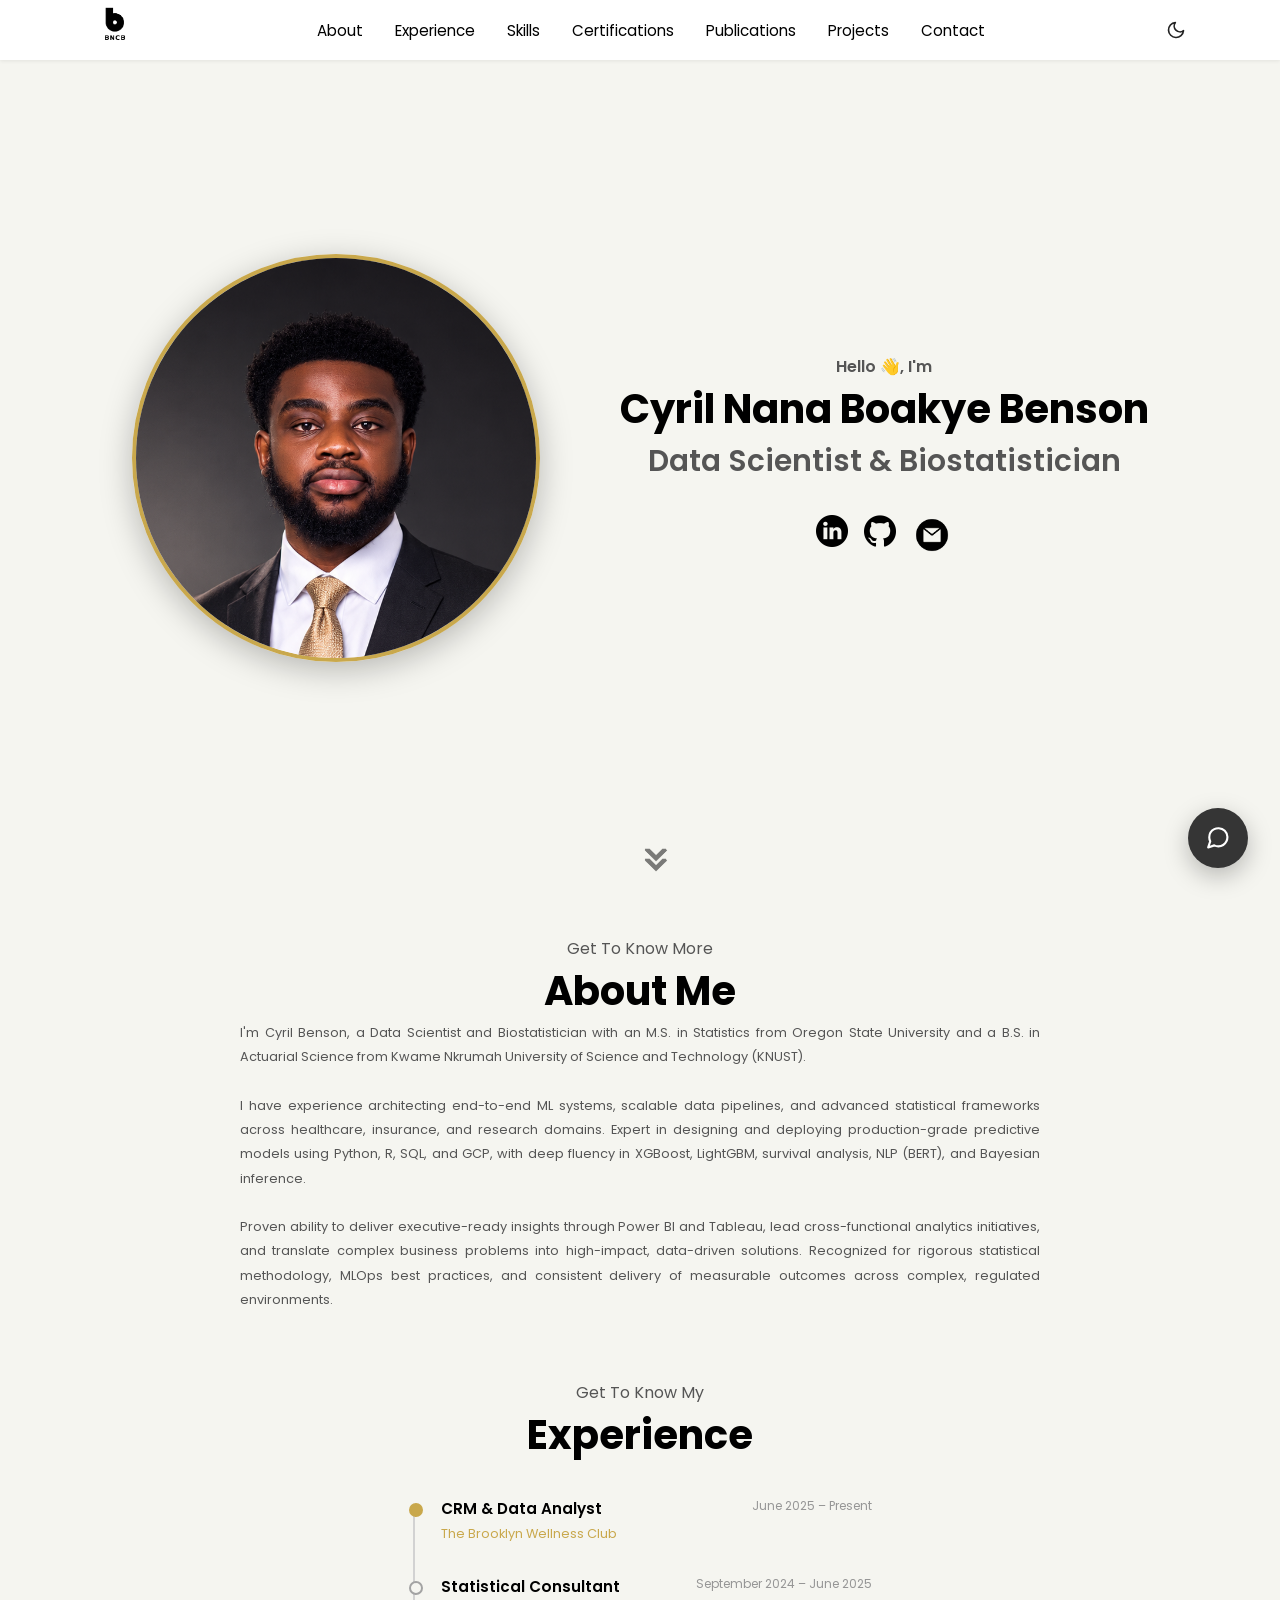
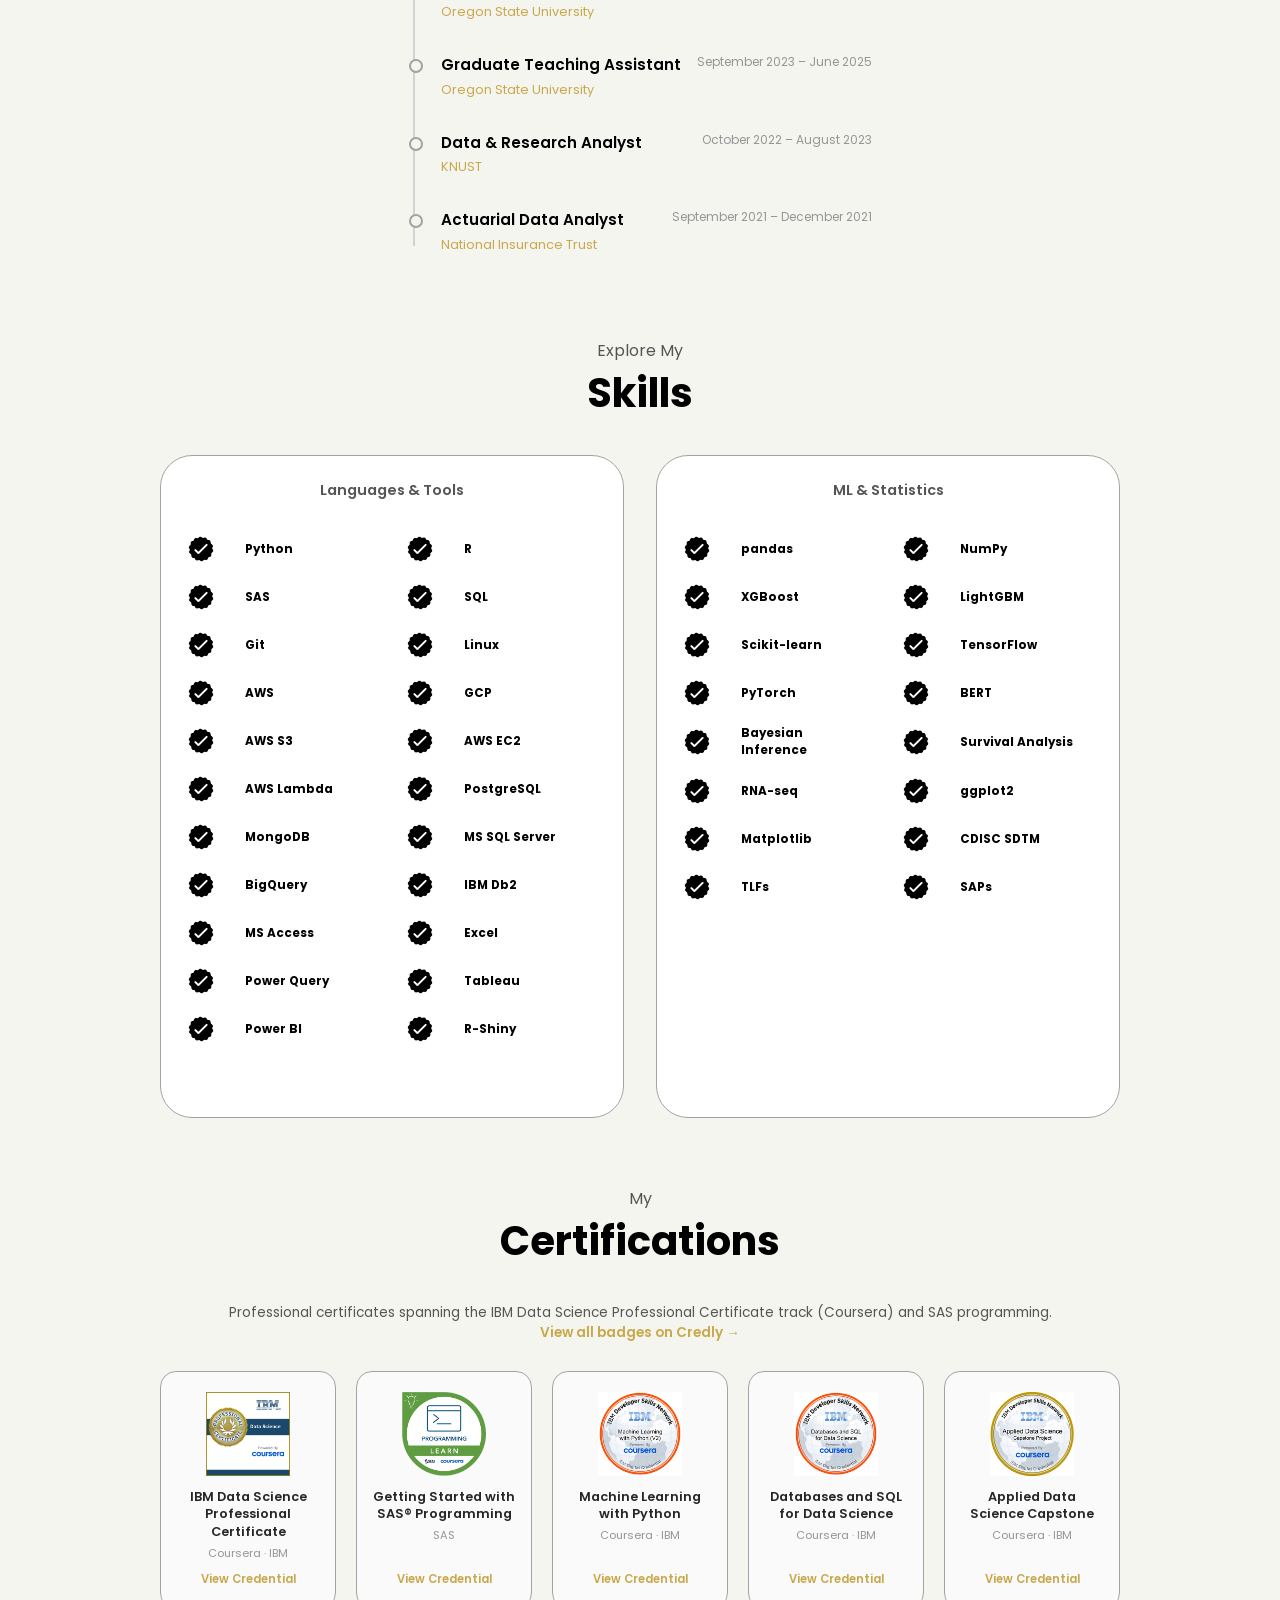
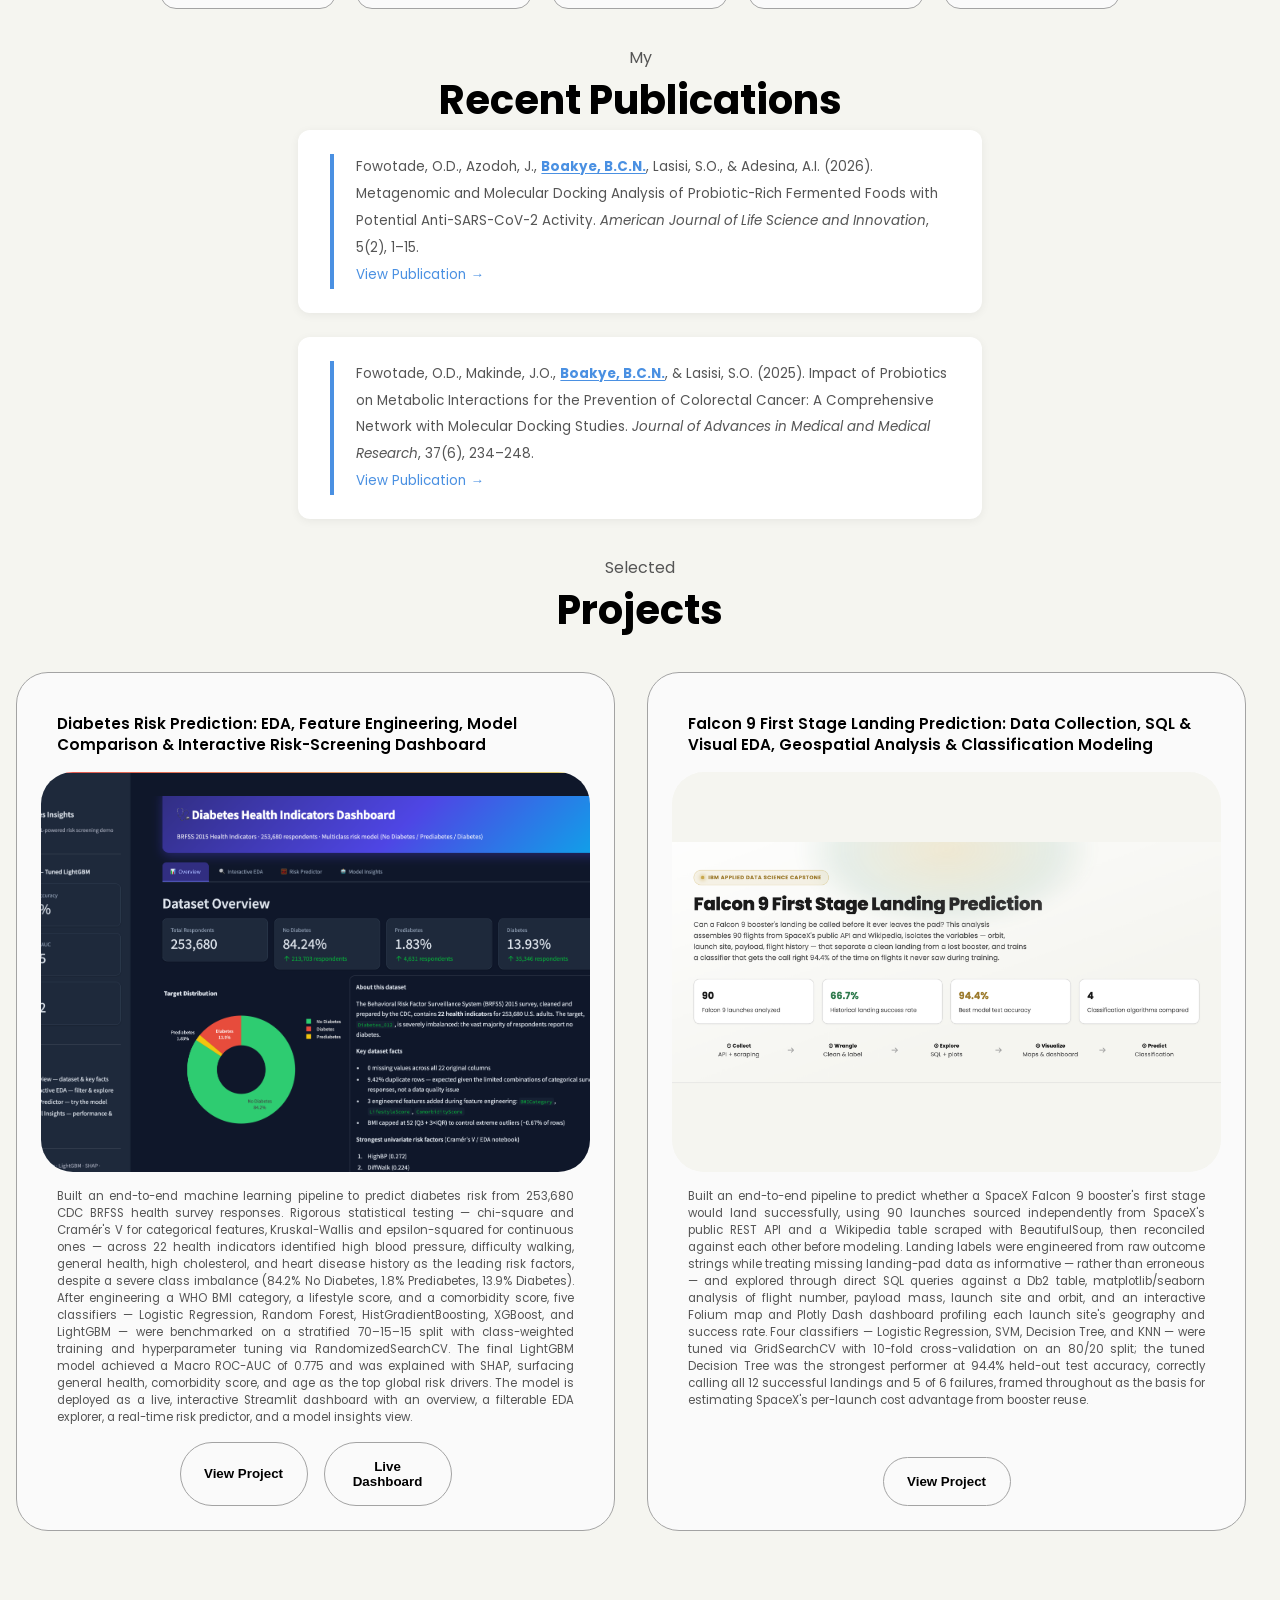
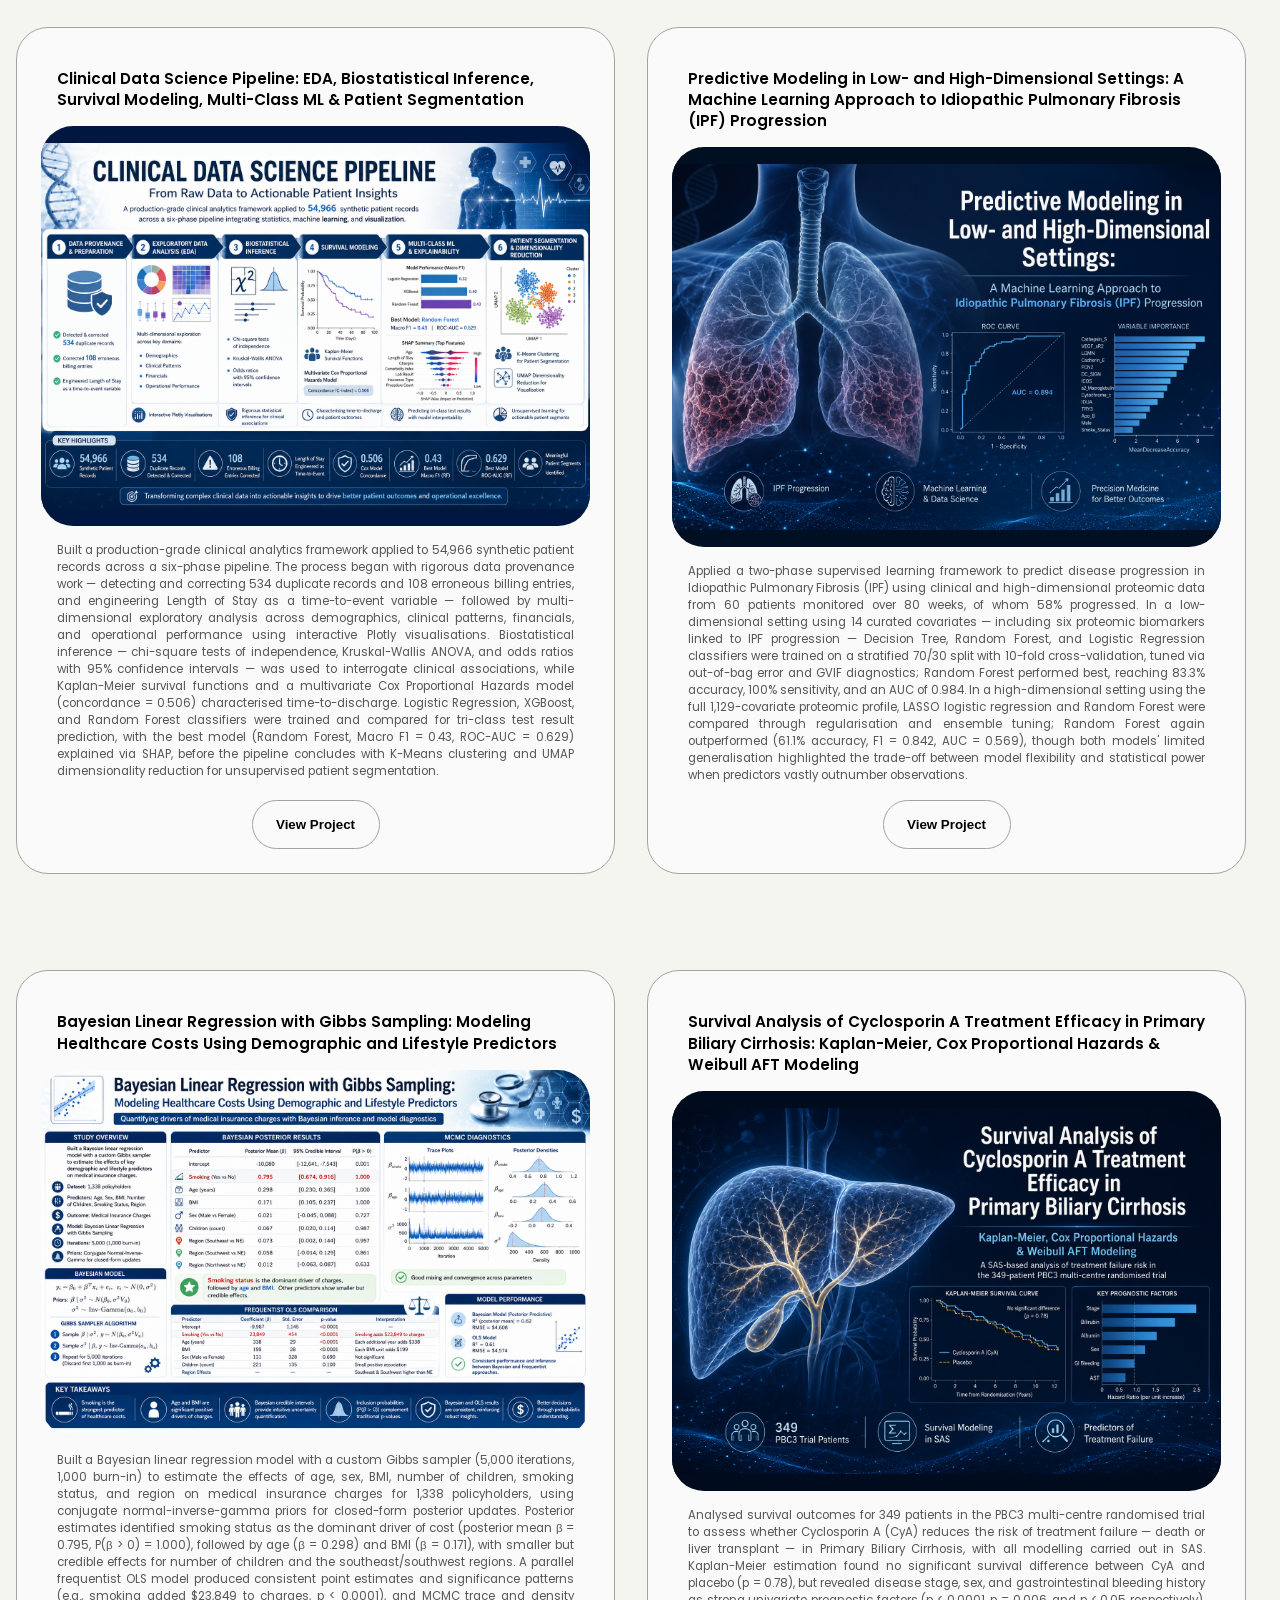
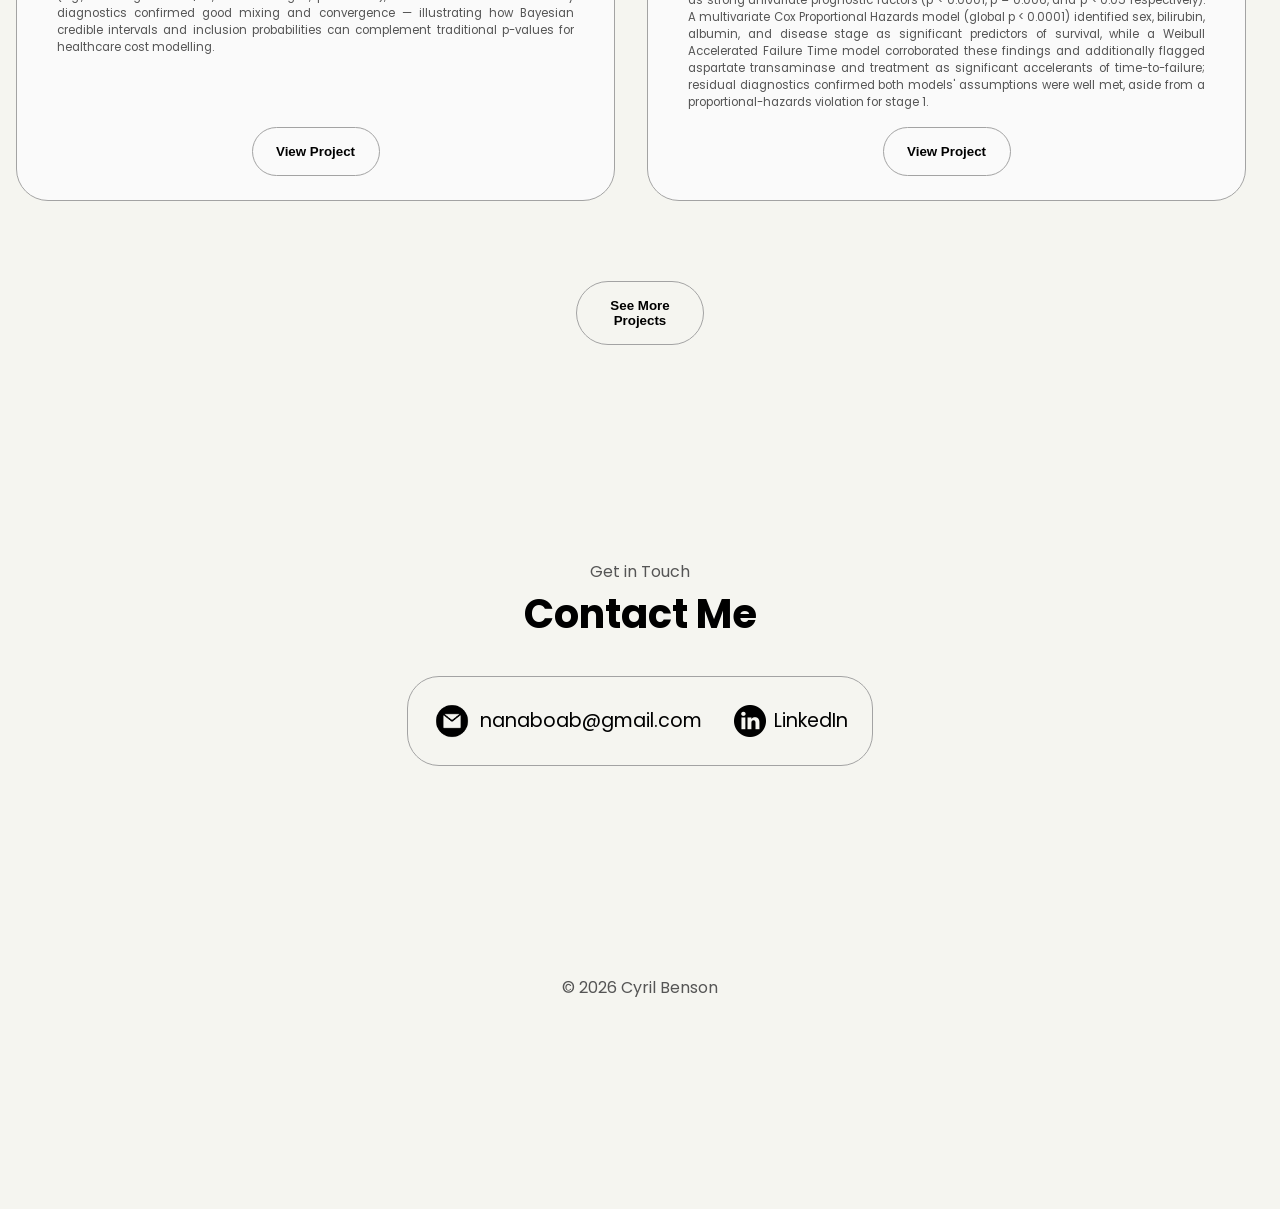
==== commit 9d48e700: "Add specific AWS services and data tools to skills list" ====
--- a/index.html
+++ b/index.html
@@ -192,8 +192,17 @@
               <article><img src="./assets/checkmark.png" alt="Experience icon" class="icon" /><div><h3 style="text-align: justify; padding: 0 1rem; font-size: 0.74rem;">Linux</h3></div></article>
               <article><img src="./assets/checkmark.png" alt="Experience icon" class="icon" /><div><h3 style="text-align: justify; padding: 0 1rem; font-size: 0.74rem;">AWS</h3></div></article>
               <article><img src="./assets/checkmark.png" alt="Experience icon" class="icon" /><div><h3 style="text-align: justify; padding: 0 1rem; font-size: 0.74rem;">GCP</h3></div></article>
+              <article><img src="./assets/checkmark.png" alt="Experience icon" class="icon" /><div><h3 style="text-align: justify; padding: 0 1rem; font-size: 0.74rem;">AWS S3</h3></div></article>
+              <article><img src="./assets/checkmark.png" alt="Experience icon" class="icon" /><div><h3 style="text-align: justify; padding: 0 1rem; font-size: 0.74rem;">AWS EC2</h3></div></article>
+              <article><img src="./assets/checkmark.png" alt="Experience icon" class="icon" /><div><h3 style="text-align: justify; padding: 0 1rem; font-size: 0.74rem;">AWS Lambda</h3></div></article>
               <article><img src="./assets/checkmark.png" alt="Experience icon" class="icon" /><div><h3 style="text-align: justify; padding: 0 1rem; font-size: 0.74rem;">PostgreSQL</h3></div></article>
               <article><img src="./assets/checkmark.png" alt="Experience icon" class="icon" /><div><h3 style="text-align: justify; padding: 0 1rem; font-size: 0.74rem;">MongoDB</h3></div></article>
+              <article><img src="./assets/checkmark.png" alt="Experience icon" class="icon" /><div><h3 style="text-align: justify; padding: 0 1rem; font-size: 0.74rem;">MS SQL Server</h3></div></article>
+              <article><img src="./assets/checkmark.png" alt="Experience icon" class="icon" /><div><h3 style="text-align: justify; padding: 0 1rem; font-size: 0.74rem;">BigQuery</h3></div></article>
+              <article><img src="./assets/checkmark.png" alt="Experience icon" class="icon" /><div><h3 style="text-align: justify; padding: 0 1rem; font-size: 0.74rem;">IBM Db2</h3></div></article>
+              <article><img src="./assets/checkmark.png" alt="Experience icon" class="icon" /><div><h3 style="text-align: justify; padding: 0 1rem; font-size: 0.74rem;">MS Access</h3></div></article>
+              <article><img src="./assets/checkmark.png" alt="Experience icon" class="icon" /><div><h3 style="text-align: justify; padding: 0 1rem; font-size: 0.74rem;">Excel</h3></div></article>
+              <article><img src="./assets/checkmark.png" alt="Experience icon" class="icon" /><div><h3 style="text-align: justify; padding: 0 1rem; font-size: 0.74rem;">Power Query</h3></div></article>
               <article><img src="./assets/checkmark.png" alt="Experience icon" class="icon" /><div><h3 style="text-align: justify; padding: 0 1rem; font-size: 0.74rem;">Tableau</h3></div></article>
               <article><img src="./assets/checkmark.png" alt="Experience icon" class="icon" /><div><h3 style="text-align: justify; padding: 0 1rem; font-size: 0.74rem;">Power BI</h3></div></article>
               <article><img src="./assets/checkmark.png" alt="Experience icon" class="icon" /><div><h3 style="text-align: justify; padding: 0 1rem; font-size: 0.74rem;">R-Shiny</h3></div></article>
@@ -203,6 +212,8 @@
           <div class="details-container">
             <h2 style="text-align: center; padding: 0 1rem; font-size: 0.9rem;" class="experience-sub-title">ML & Statistics</h2>
             <div class="article-container">
+              <article><img src="./assets/checkmark.png" alt="Experience icon" class="icon" /><div><h3 style="text-align: justify; padding: 0 1rem; font-size: 0.74rem;">pandas</h3></div></article>
+              <article><img src="./assets/checkmark.png" alt="Experience icon" class="icon" /><div><h3 style="text-align: justify; padding: 0 1rem; font-size: 0.74rem;">NumPy</h3></div></article>
               <article><img src="./assets/checkmark.png" alt="Experience icon" class="icon" /><div><h3 style="text-align: justify; padding: 0 1rem; font-size: 0.74rem;">XGBoost</h3></div></article>
               <article><img src="./assets/checkmark.png" alt="Experience icon" class="icon" /><div><h3 style="text-align: justify; padding: 0 1rem; font-size: 0.74rem;">LightGBM</h3></div></article>
               <article><img src="./assets/checkmark.png" alt="Experience icon" class="icon" /><div><h3 style="text-align: justify; padding: 0 1rem; font-size: 0.74rem;">Scikit-learn</h3></div></article>
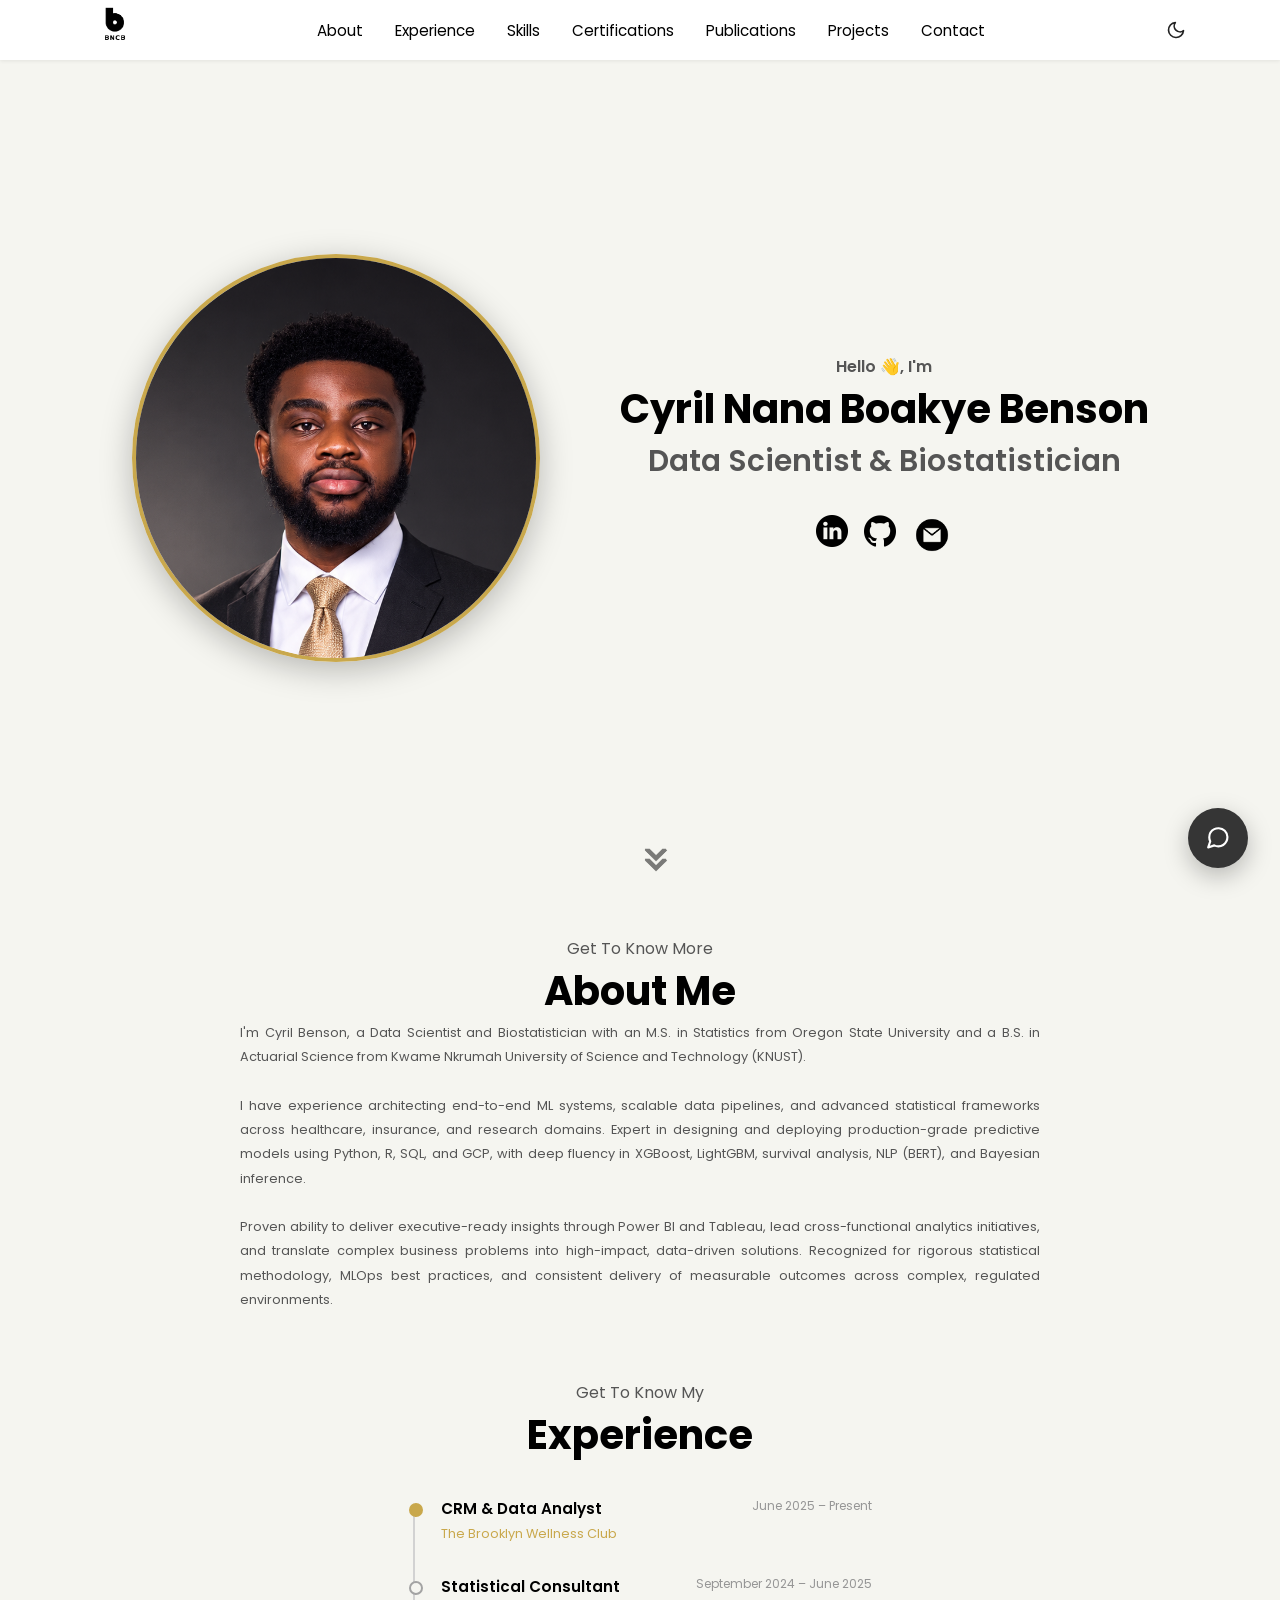
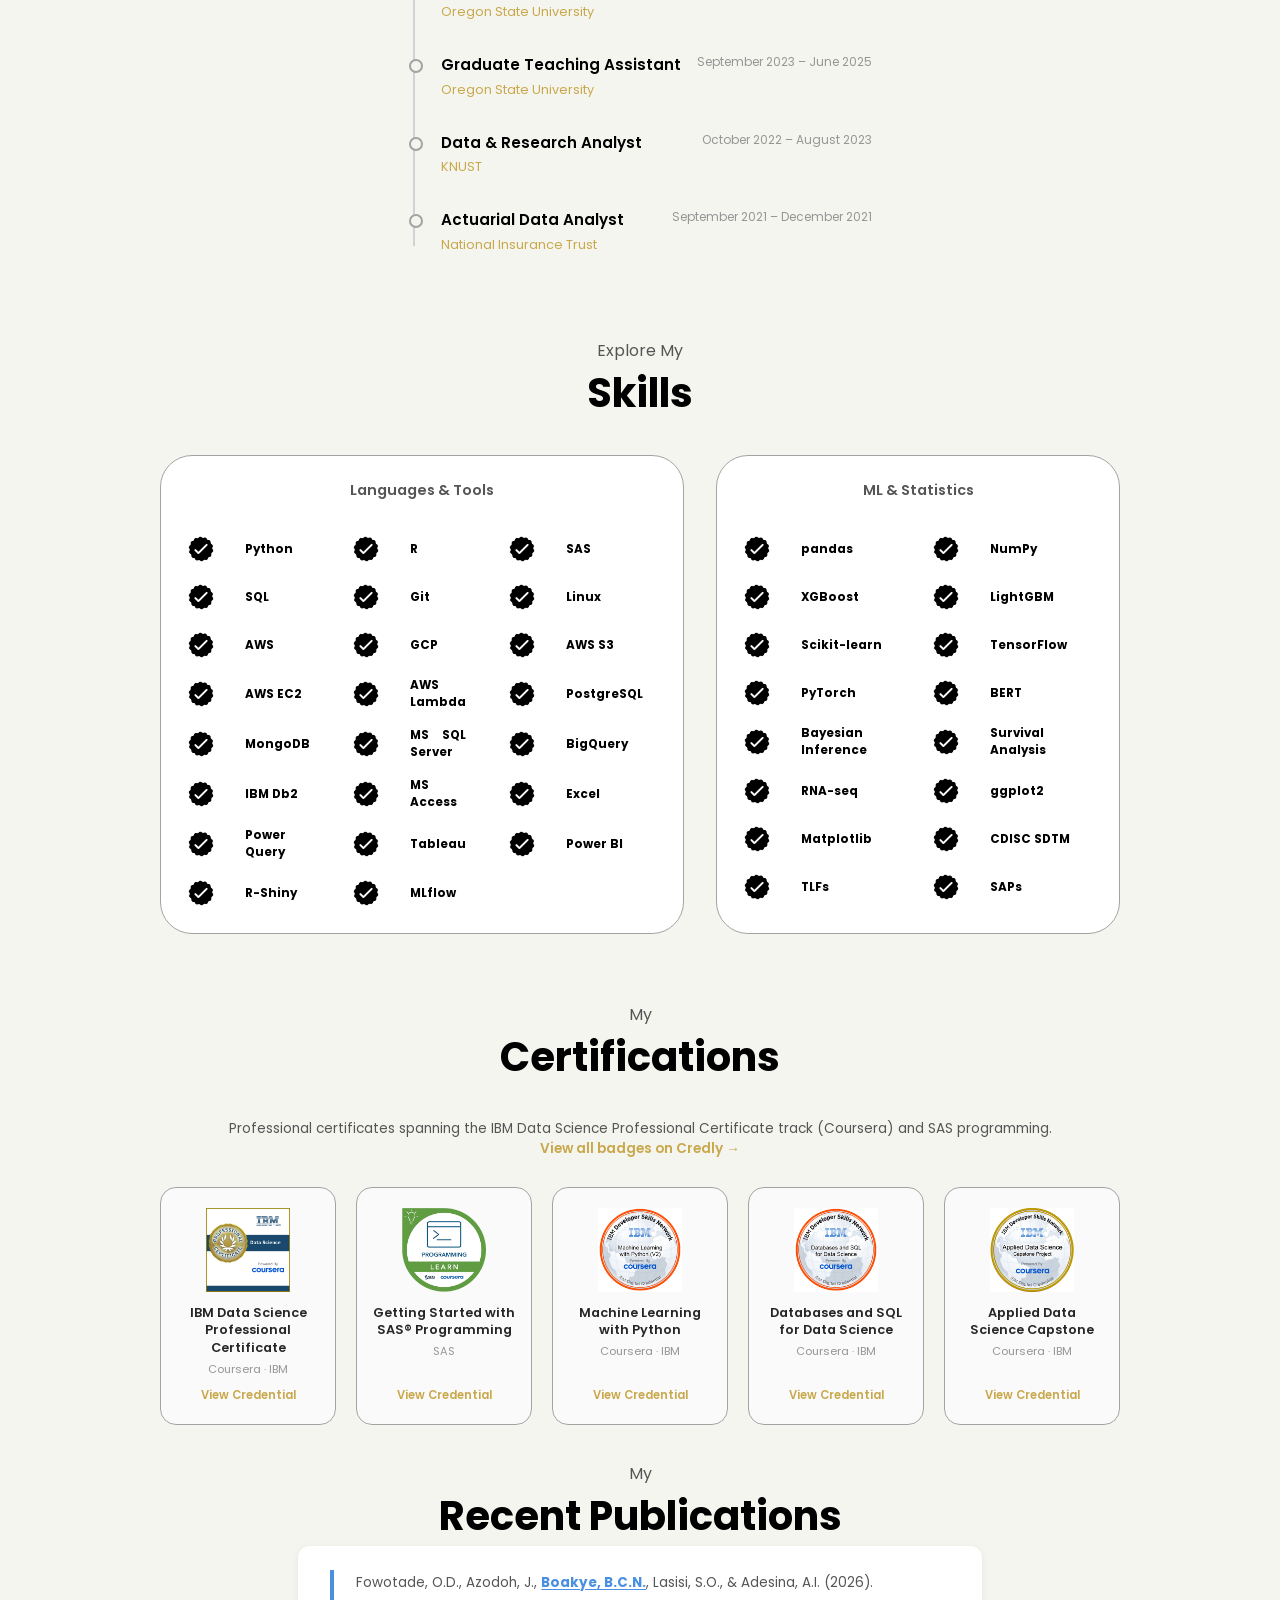
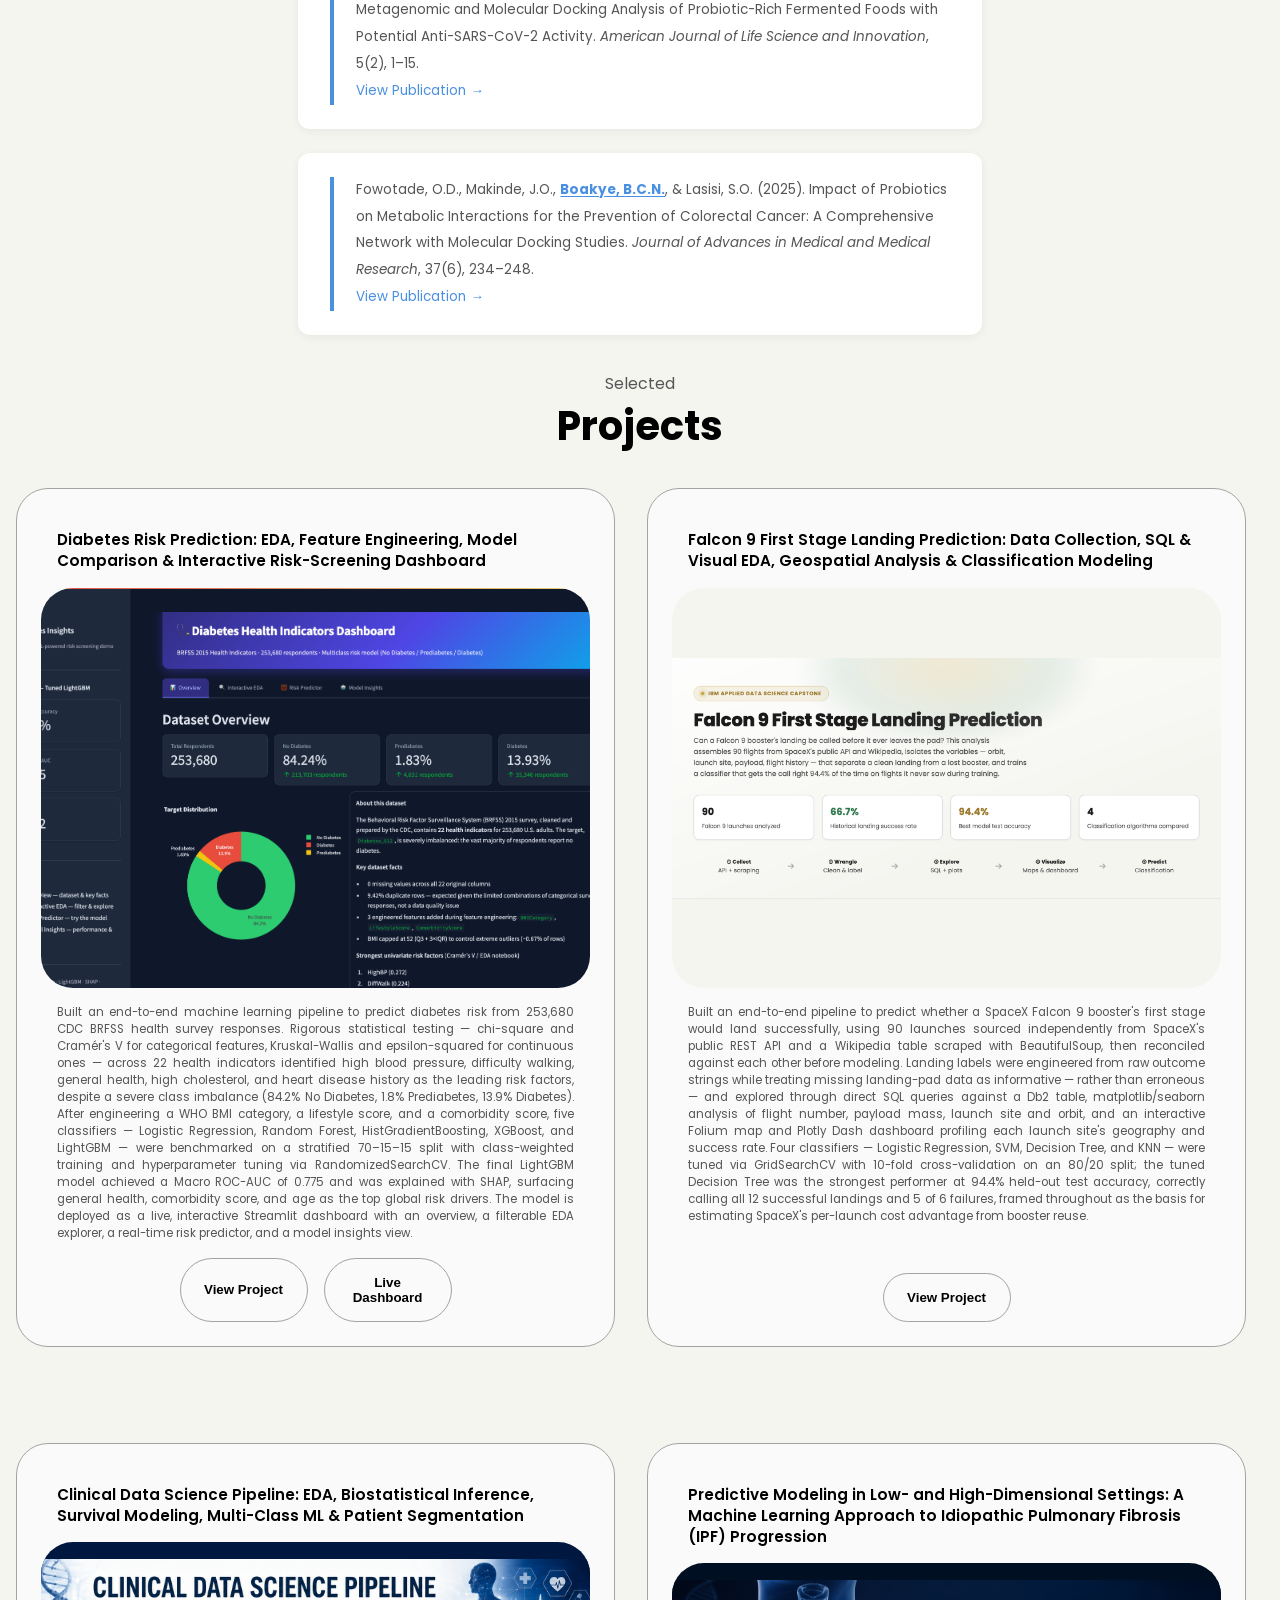
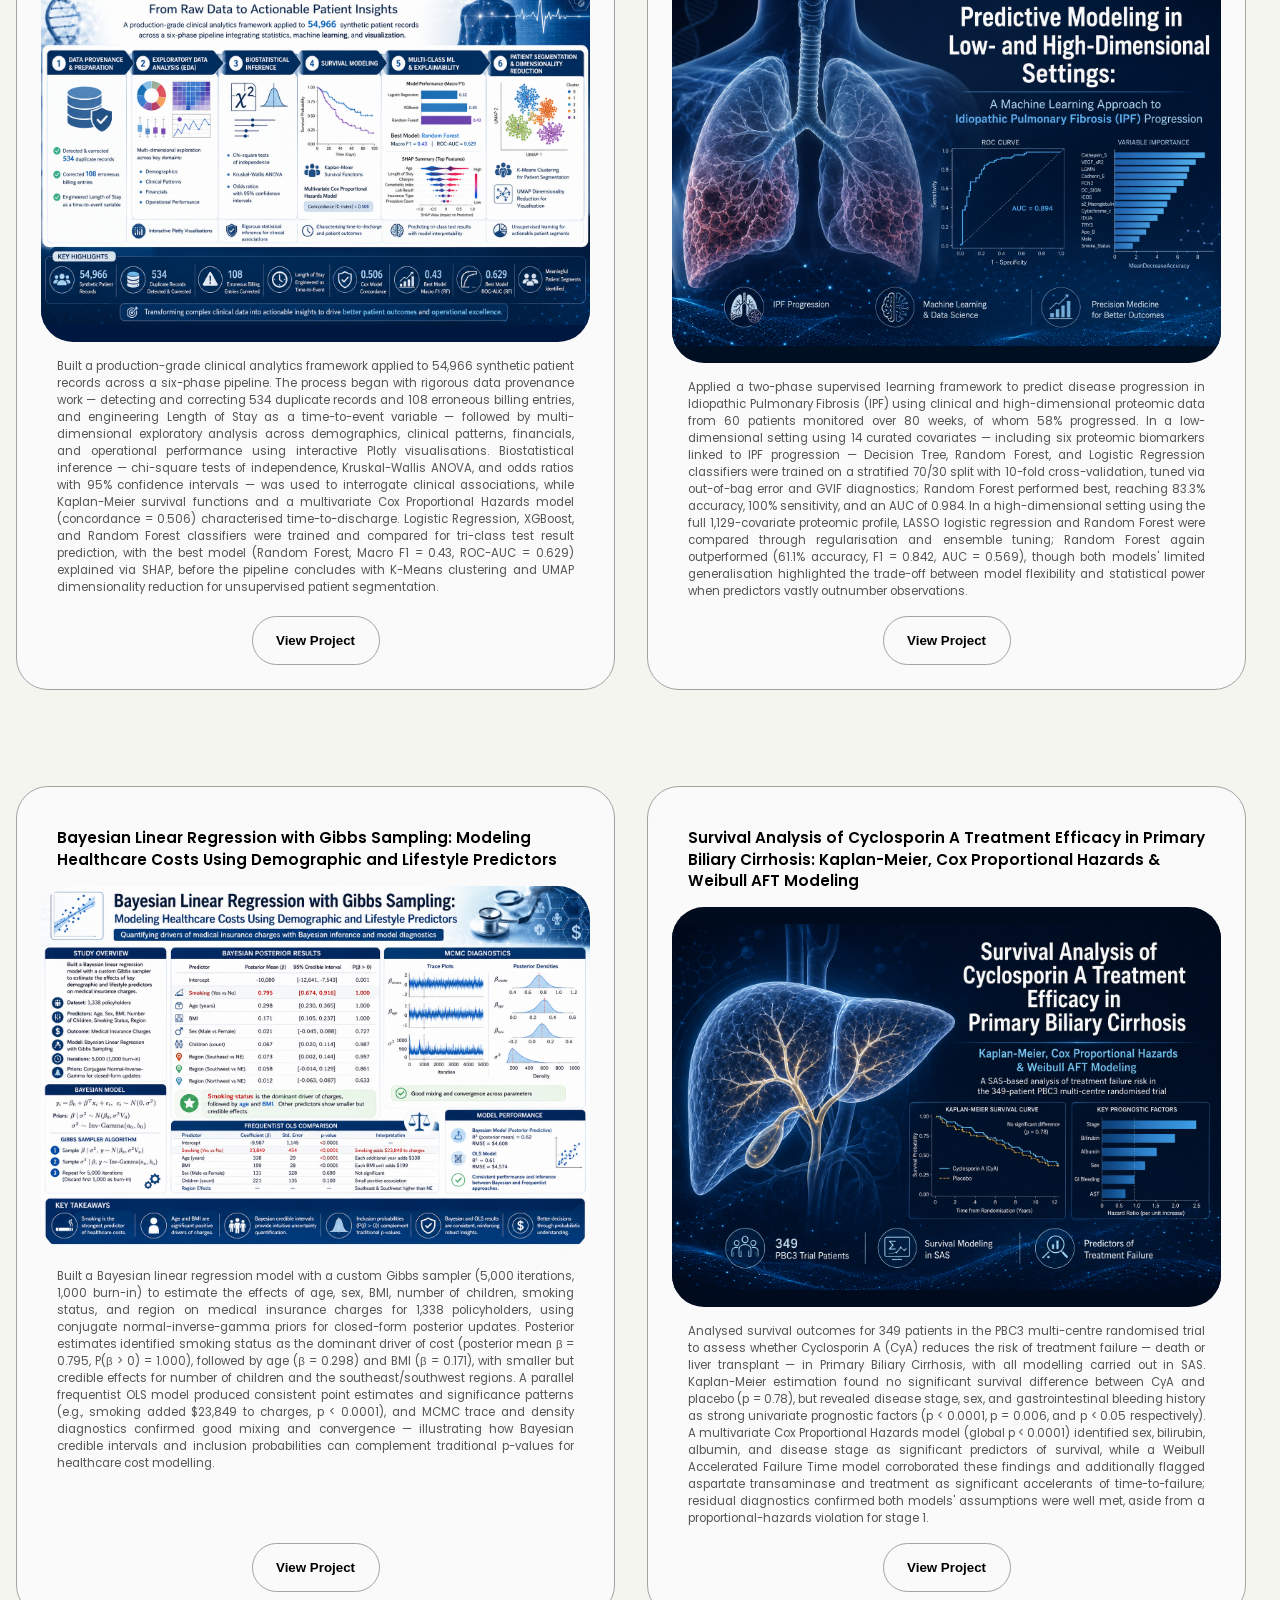
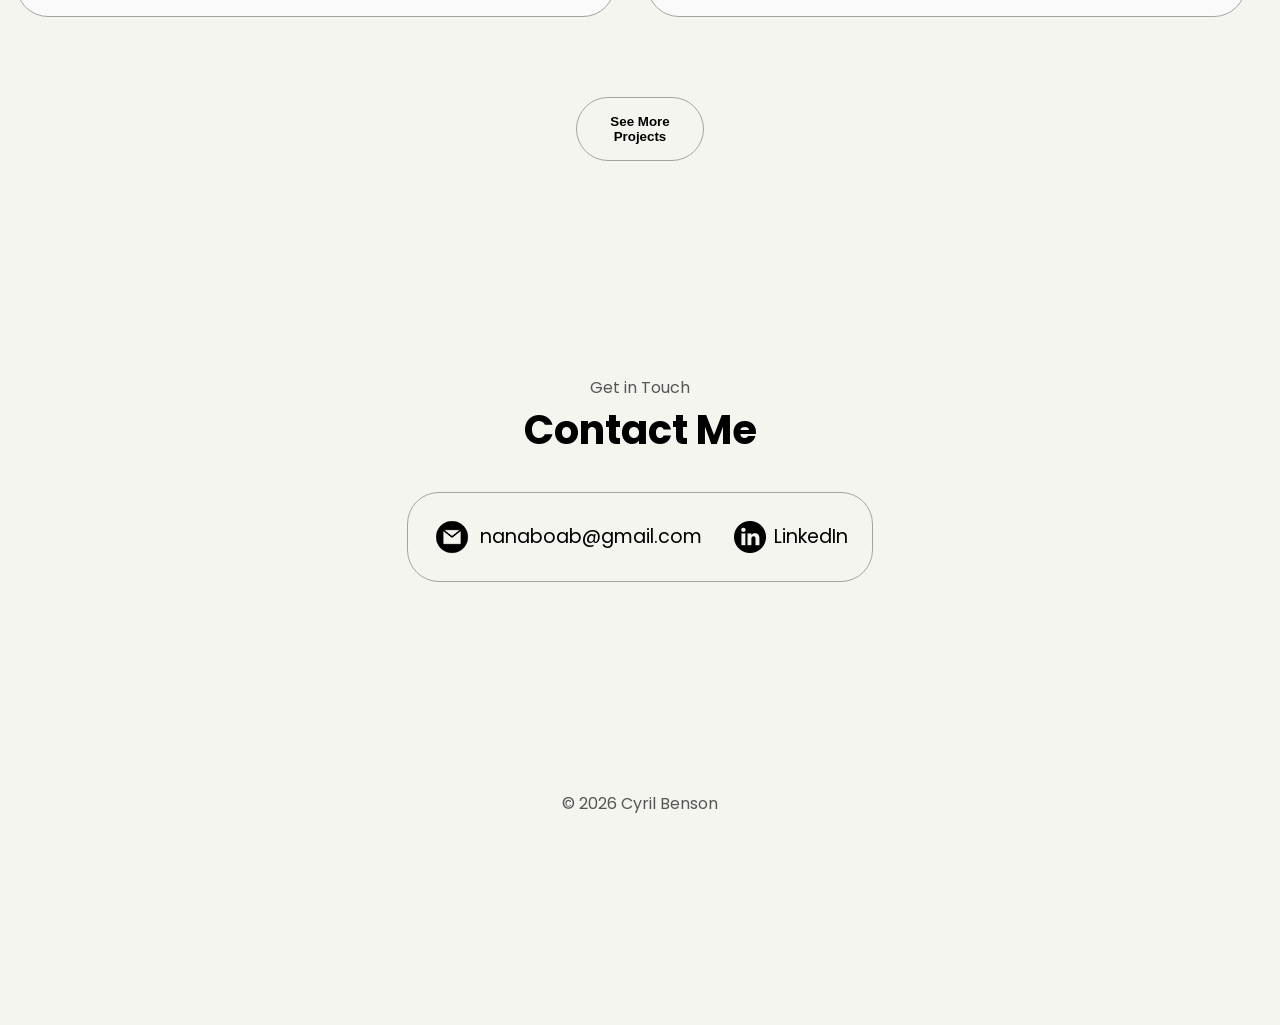
==== commit 9de9fa8a: "Display Languages & Tools skills in 3 columns on desktop" ====
--- a/index.html
+++ b/index.html
@@ -183,7 +183,7 @@
         <div class="about-containers">
           <div class="details-container">
             <h2 style="text-align: center; padding: 0 1rem; font-size: 0.9rem;" class="experience-sub-title">Languages & Tools</h2>
-            <div class="article-container">
+            <div class="article-container tools-grid-3col">
               <article><img src="./assets/checkmark.png" alt="Experience icon" class="icon" /><div><h3 style="text-align: justify; padding: 0 1rem; font-size: 0.74rem;">Python</h3></div></article>
               <article><img src="./assets/checkmark.png" alt="Experience icon" class="icon" /><div><h3 style="text-align: justify; padding: 0 1rem; font-size: 0.74rem;">R</h3></div></article>
               <article><img src="./assets/checkmark.png" alt="Experience icon" class="icon" /><div><h3 style="text-align: justify; padding: 0 1rem; font-size: 0.74rem;">SAS</h3></div></article>
--- a/style.css
+++ b/style.css
@@ -559,6 +559,10 @@
   display: grid;
   grid-template-columns: 1fr 1fr;
   gap: 1rem 1.5rem;
+}
+
+.tools-grid-3col {
+  grid-template-columns: repeat(3, 1fr);
 }
 
 article {
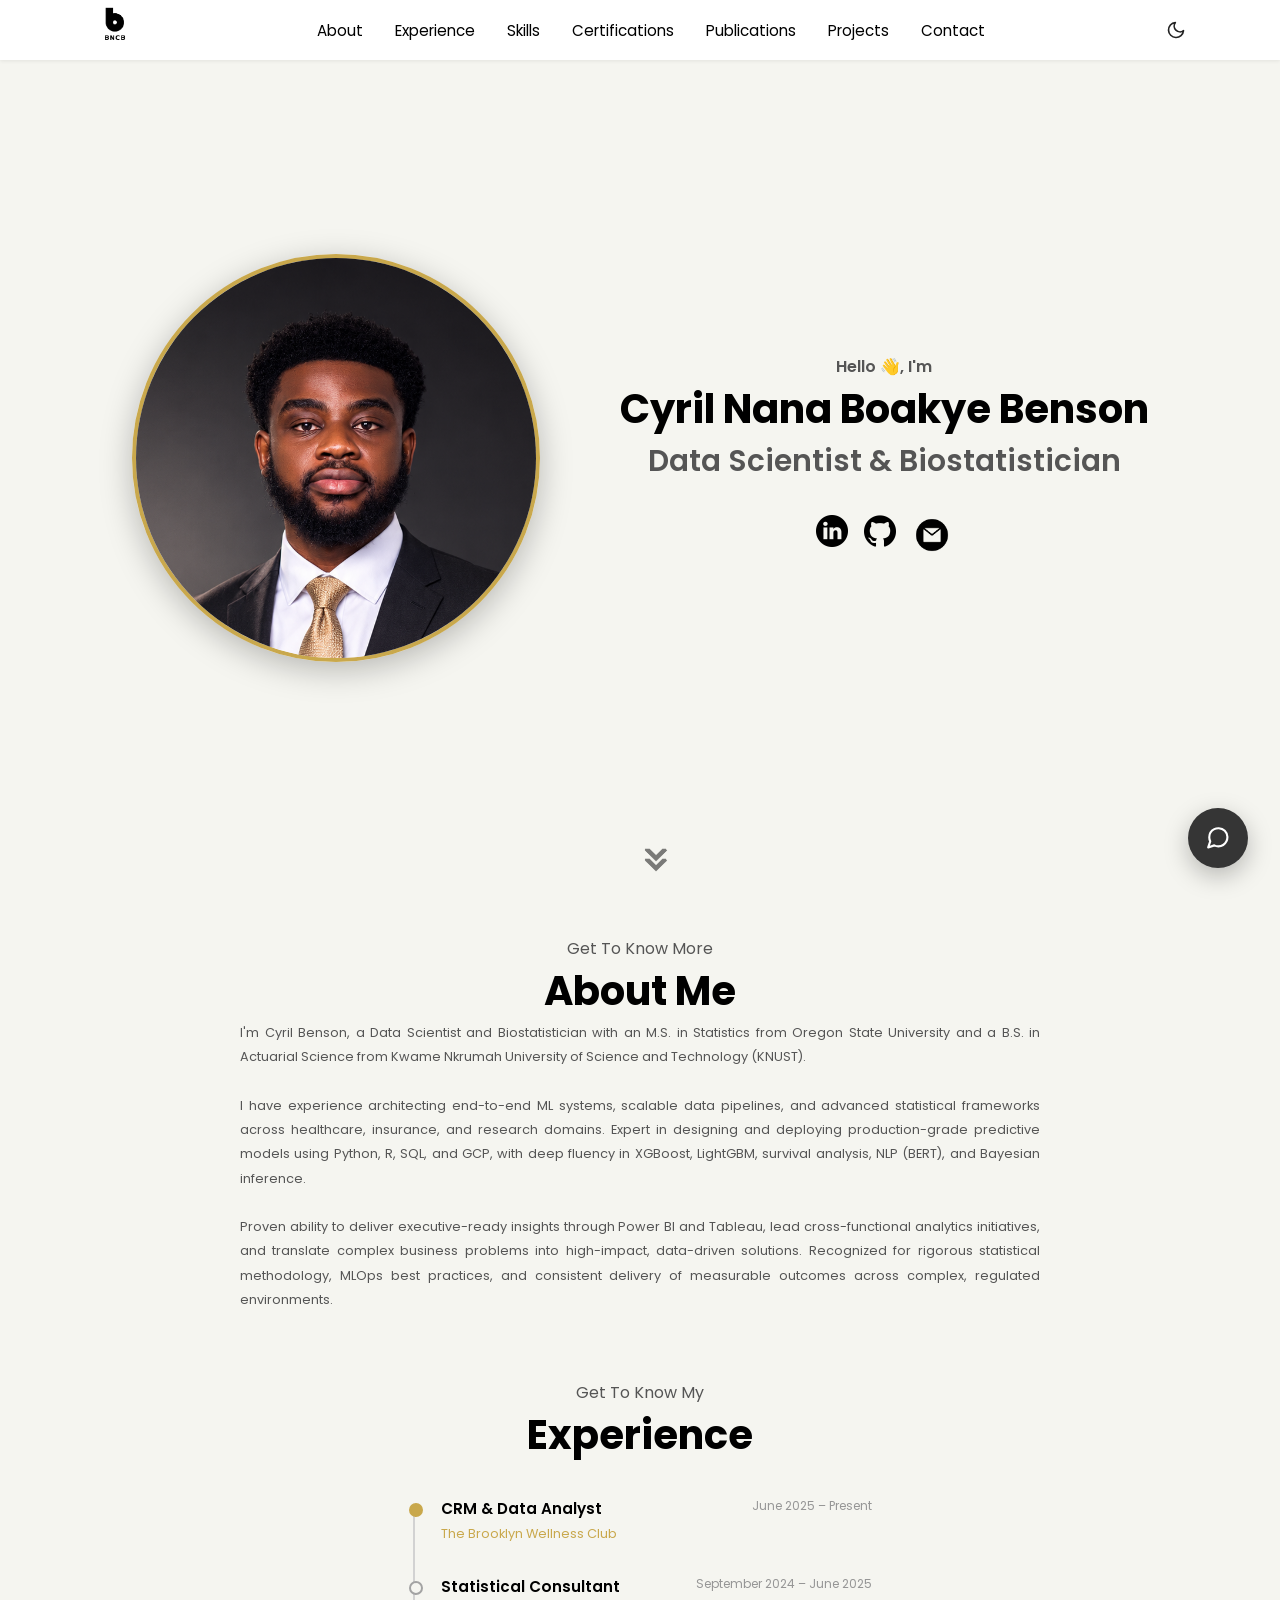
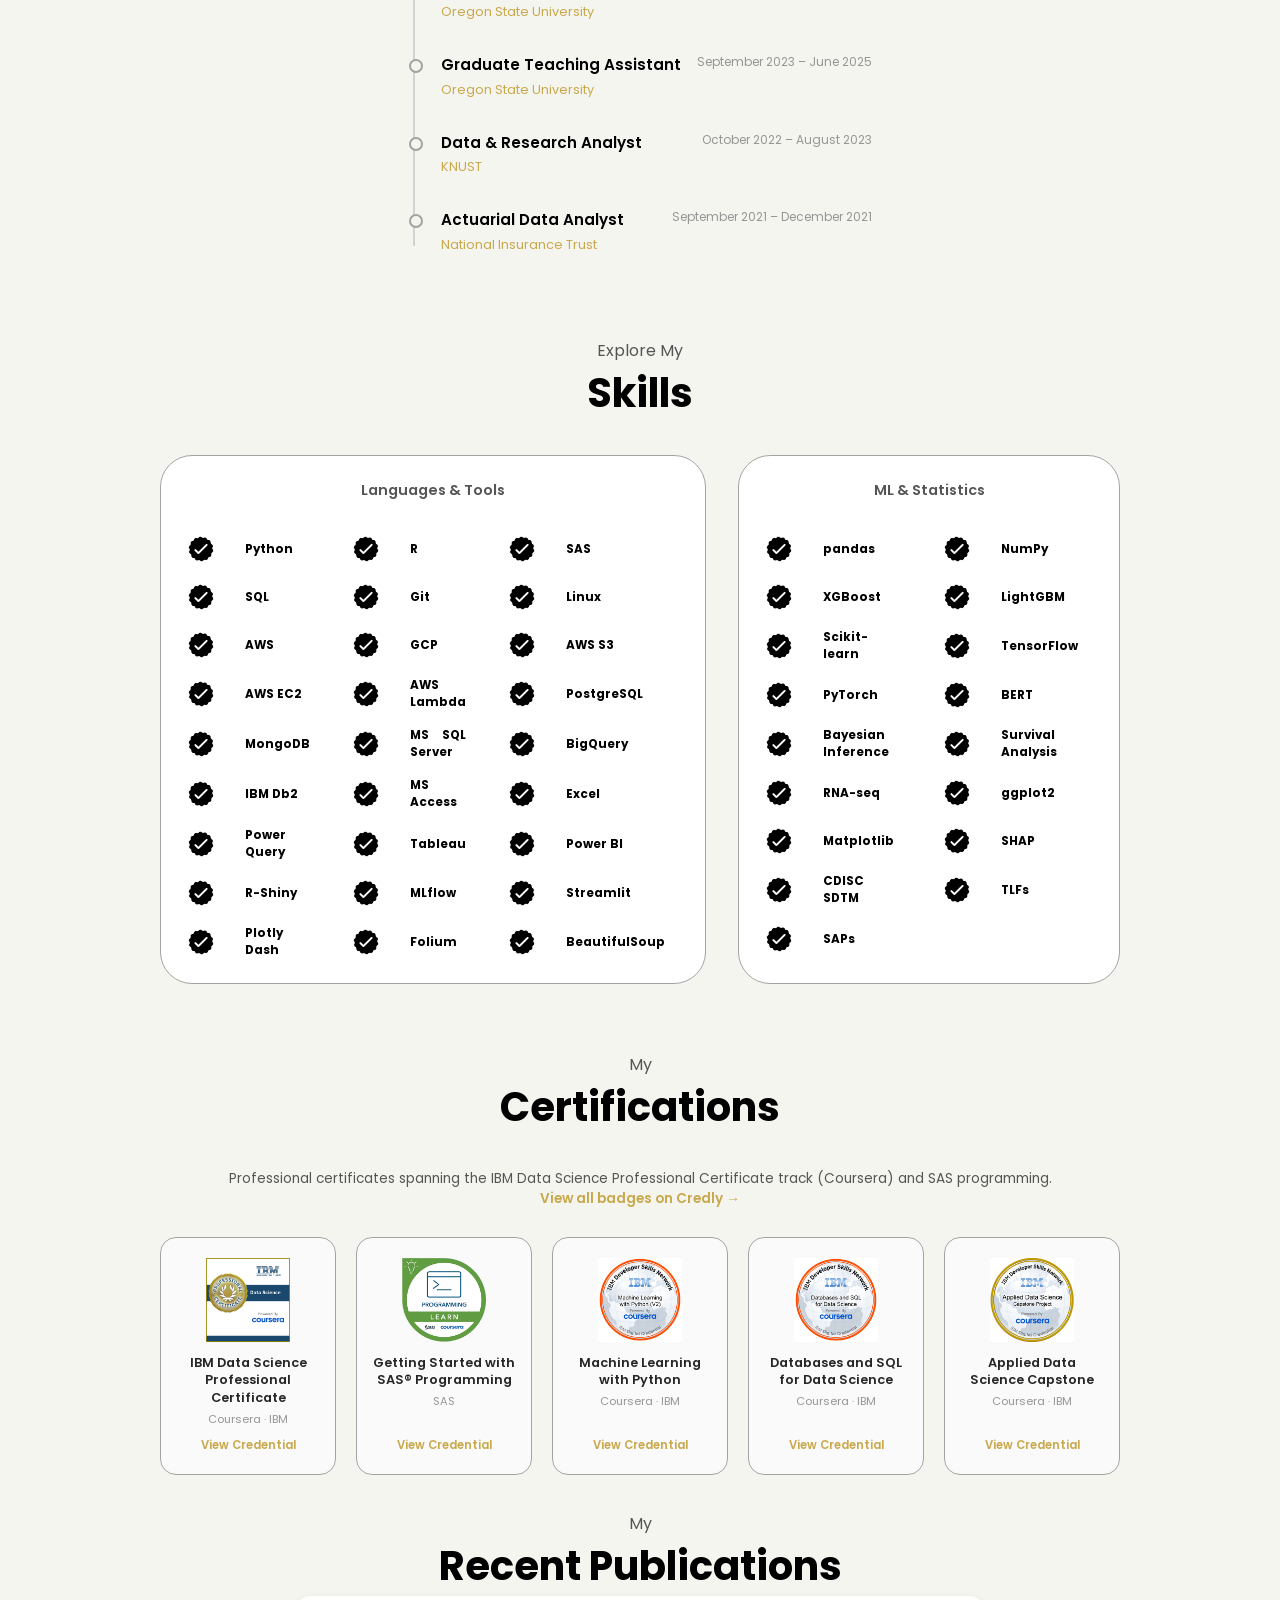
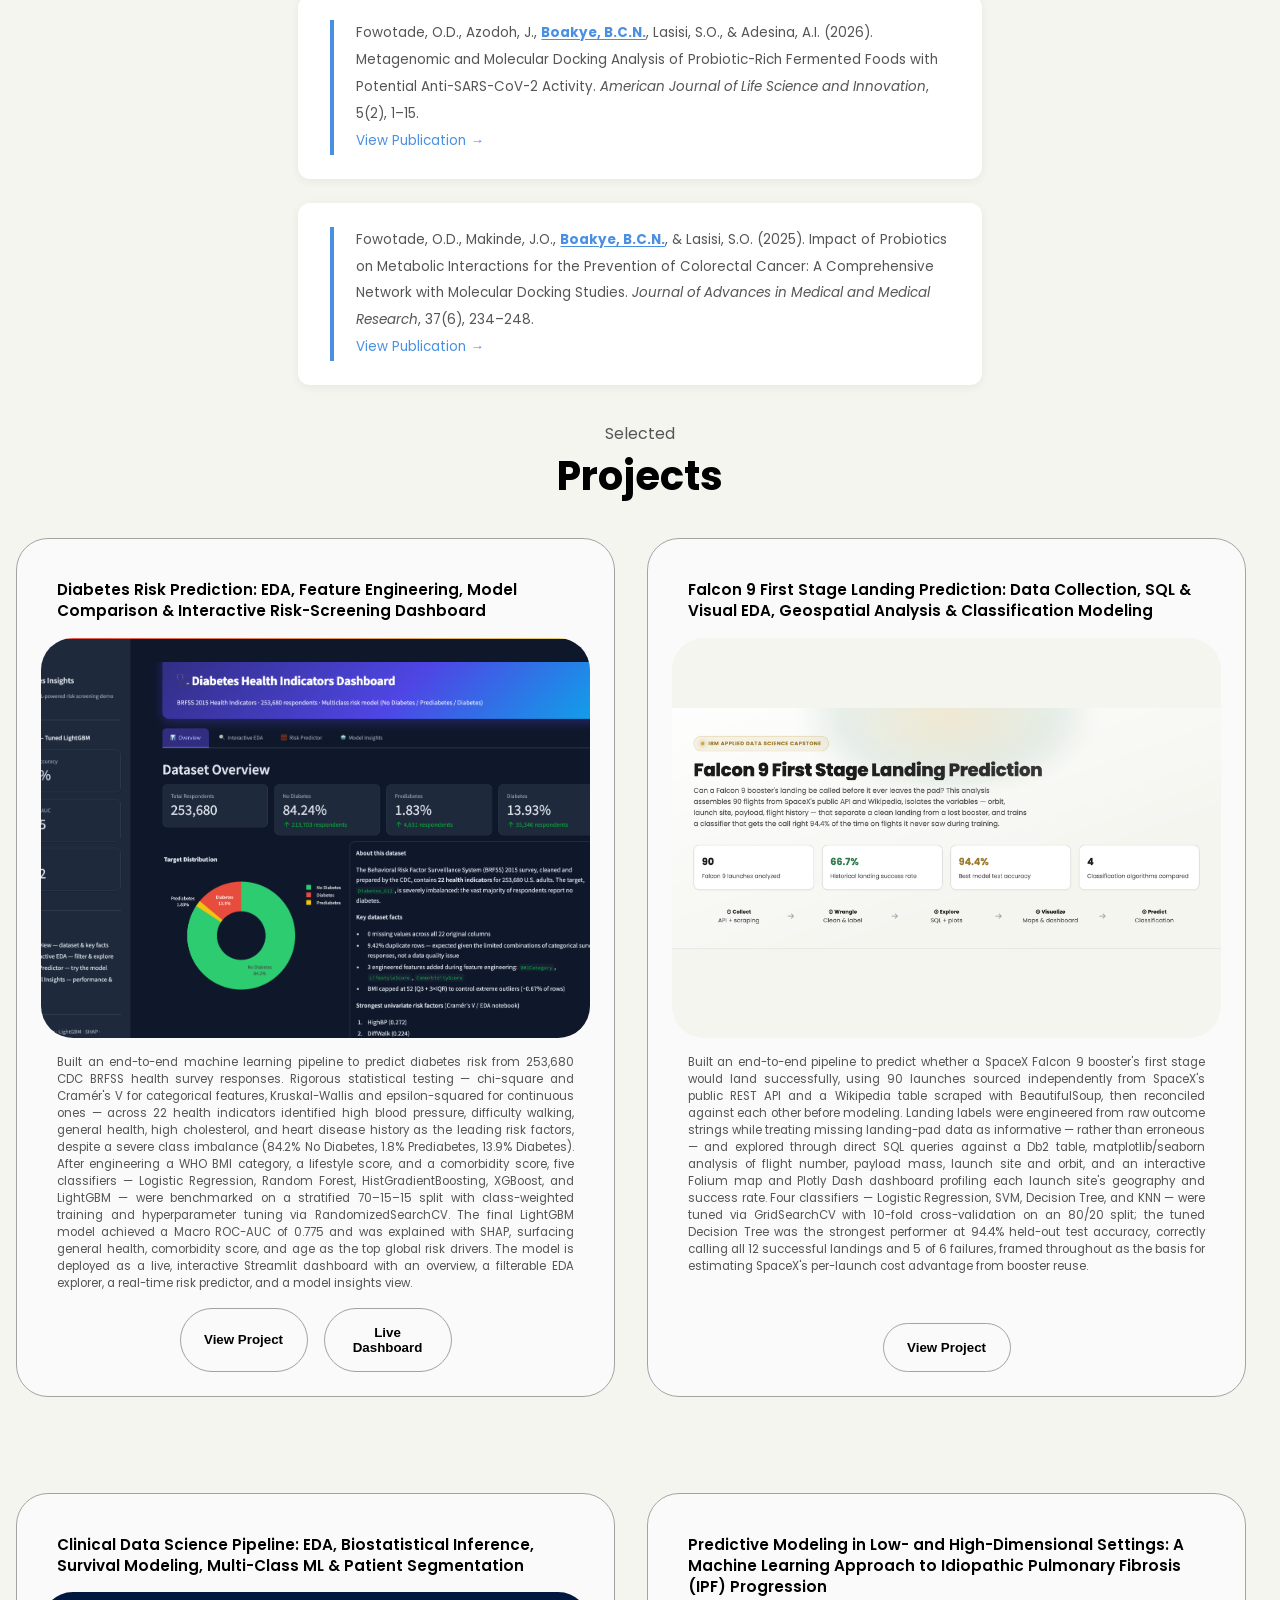
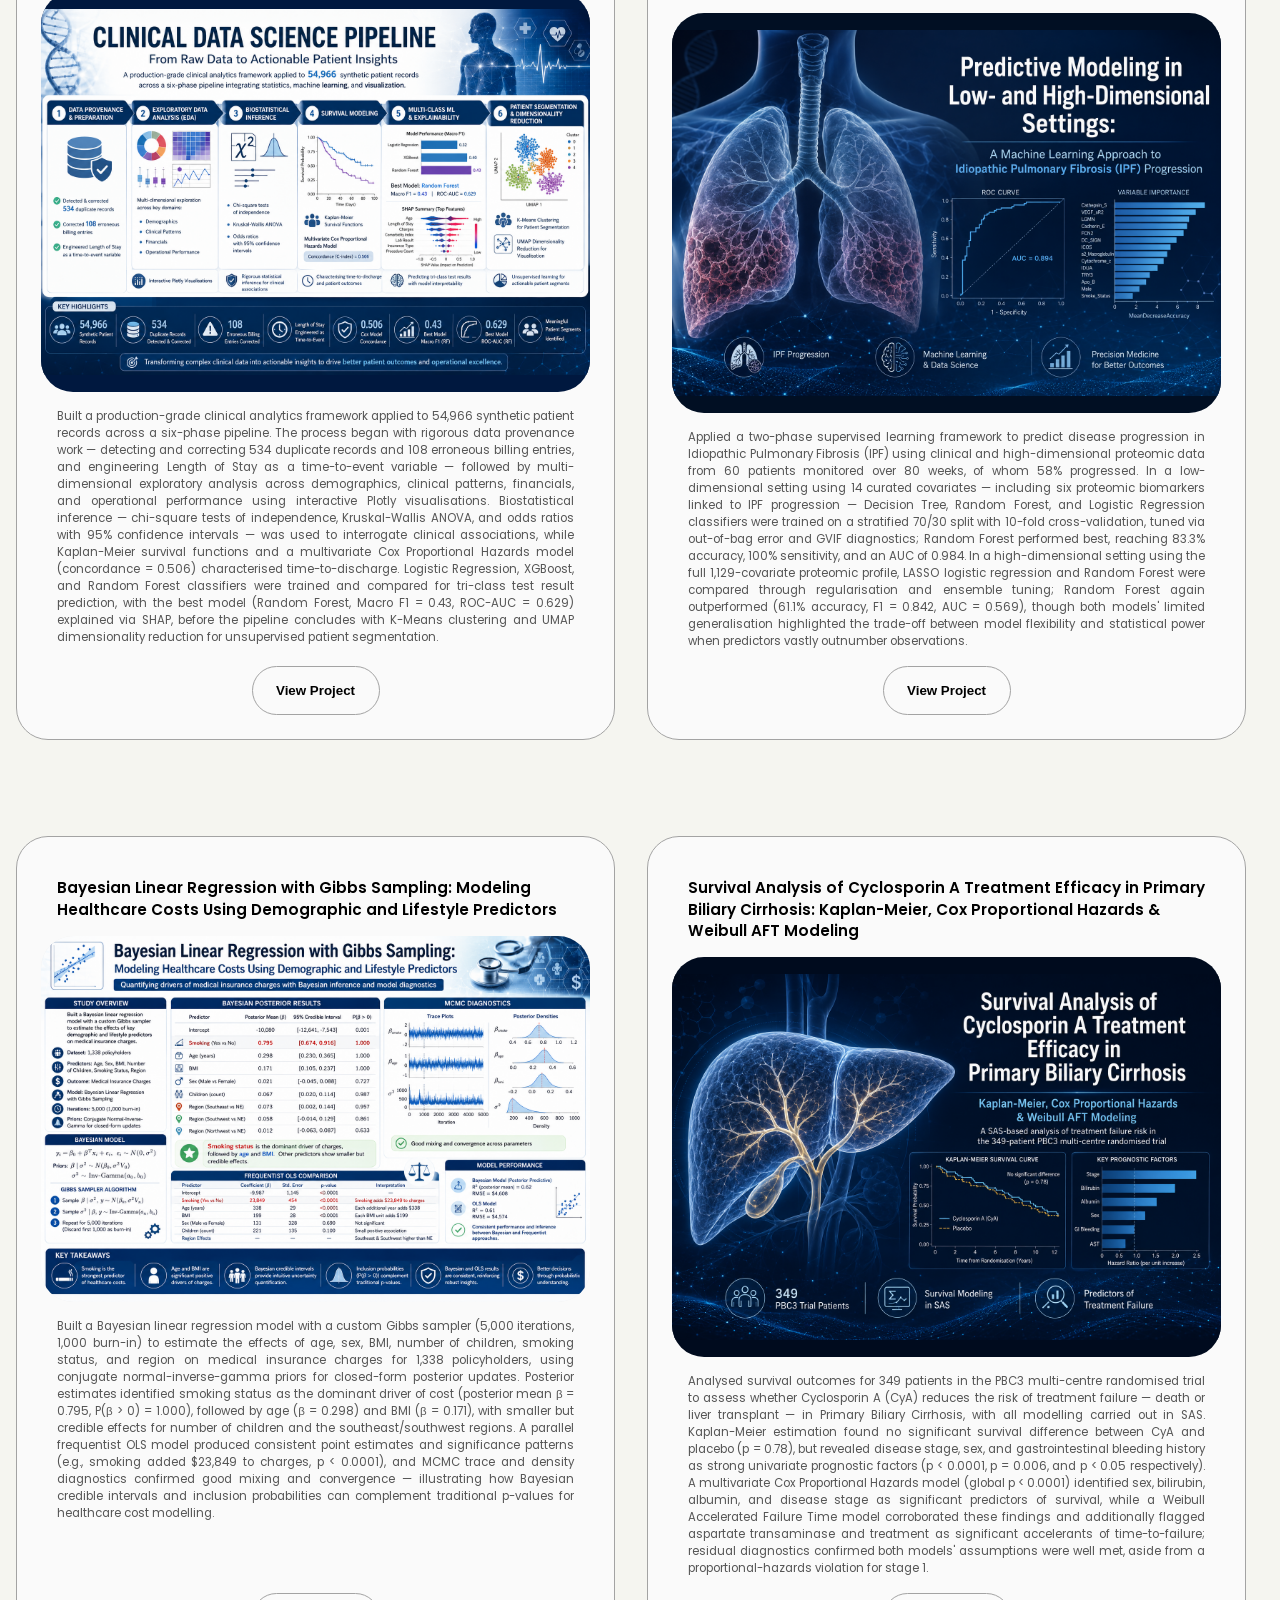
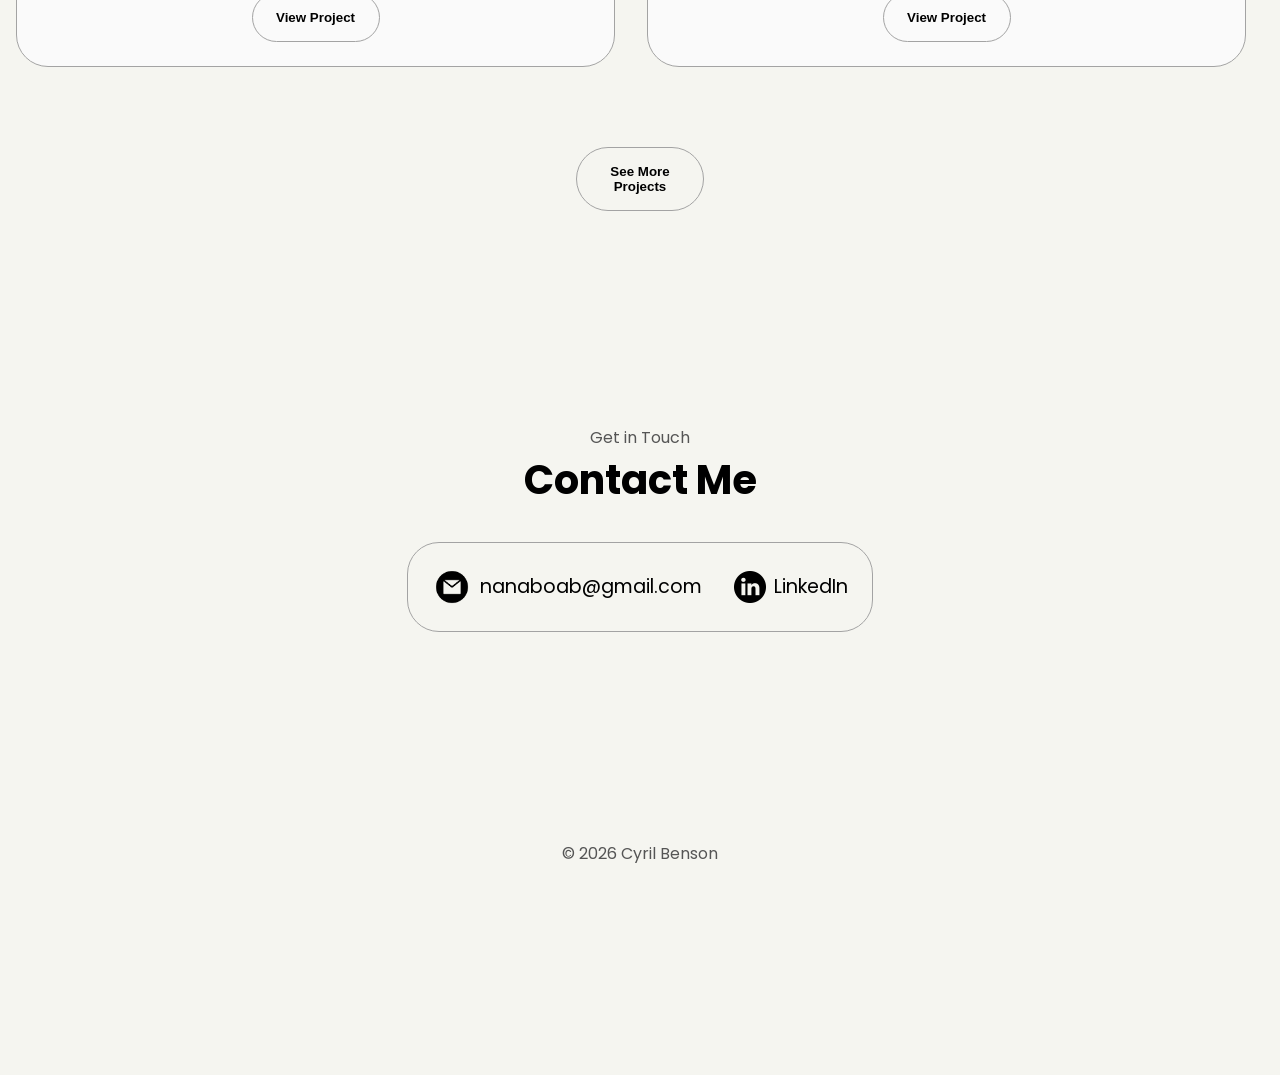
==== commit 26b41654: "Add SHAP, Streamlit, Plotly Dash, Folium, BeautifulSoup to skills" ====
--- a/index.html
+++ b/index.html
@@ -207,6 +207,10 @@
               <article><img src="./assets/checkmark.png" alt="Experience icon" class="icon" /><div><h3 style="text-align: justify; padding: 0 1rem; font-size: 0.74rem;">Power BI</h3></div></article>
               <article><img src="./assets/checkmark.png" alt="Experience icon" class="icon" /><div><h3 style="text-align: justify; padding: 0 1rem; font-size: 0.74rem;">R-Shiny</h3></div></article>
               <article><img src="./assets/checkmark.png" alt="Experience icon" class="icon" /><div><h3 style="text-align: justify; padding: 0 1rem; font-size: 0.74rem;">MLflow</h3></div></article>
+              <article><img src="./assets/checkmark.png" alt="Experience icon" class="icon" /><div><h3 style="text-align: justify; padding: 0 1rem; font-size: 0.74rem;">Streamlit</h3></div></article>
+              <article><img src="./assets/checkmark.png" alt="Experience icon" class="icon" /><div><h3 style="text-align: justify; padding: 0 1rem; font-size: 0.74rem;">Plotly Dash</h3></div></article>
+              <article><img src="./assets/checkmark.png" alt="Experience icon" class="icon" /><div><h3 style="text-align: justify; padding: 0 1rem; font-size: 0.74rem;">Folium</h3></div></article>
+              <article><img src="./assets/checkmark.png" alt="Experience icon" class="icon" /><div><h3 style="text-align: justify; padding: 0 1rem; font-size: 0.74rem;">BeautifulSoup</h3></div></article>
             </div>
           </div>
           <div class="details-container">
@@ -225,6 +229,7 @@
               <article><img src="./assets/checkmark.png" alt="Experience icon" class="icon" /><div><h3 style="text-align: justify; padding: 0 1rem; font-size: 0.74rem;">RNA-seq</h3></div></article>
               <article><img src="./assets/checkmark.png" alt="Experience icon" class="icon" /><div><h3 style="text-align: justify; padding: 0 1rem; font-size: 0.74rem;">ggplot2</h3></div></article>
               <article><img src="./assets/checkmark.png" alt="Experience icon" class="icon" /><div><h3 style="text-align: justify; padding: 0 1rem; font-size: 0.74rem;">Matplotlib</h3></div></article>
+              <article><img src="./assets/checkmark.png" alt="Experience icon" class="icon" /><div><h3 style="text-align: justify; padding: 0 1rem; font-size: 0.74rem;">SHAP</h3></div></article>
               <article><img src="./assets/checkmark.png" alt="Experience icon" class="icon" /><div><h3 style="text-align: justify; padding: 0 1rem; font-size: 0.74rem;">CDISC SDTM</h3></div></article>
               <article><img src="./assets/checkmark.png" alt="Experience icon" class="icon" /><div><h3 style="text-align: justify; padding: 0 1rem; font-size: 0.74rem;">TLFs</h3></div></article>
               <article><img src="./assets/checkmark.png" alt="Experience icon" class="icon" /><div><h3 style="text-align: justify; padding: 0 1rem; font-size: 0.74rem;">SAPs</h3></div></article>
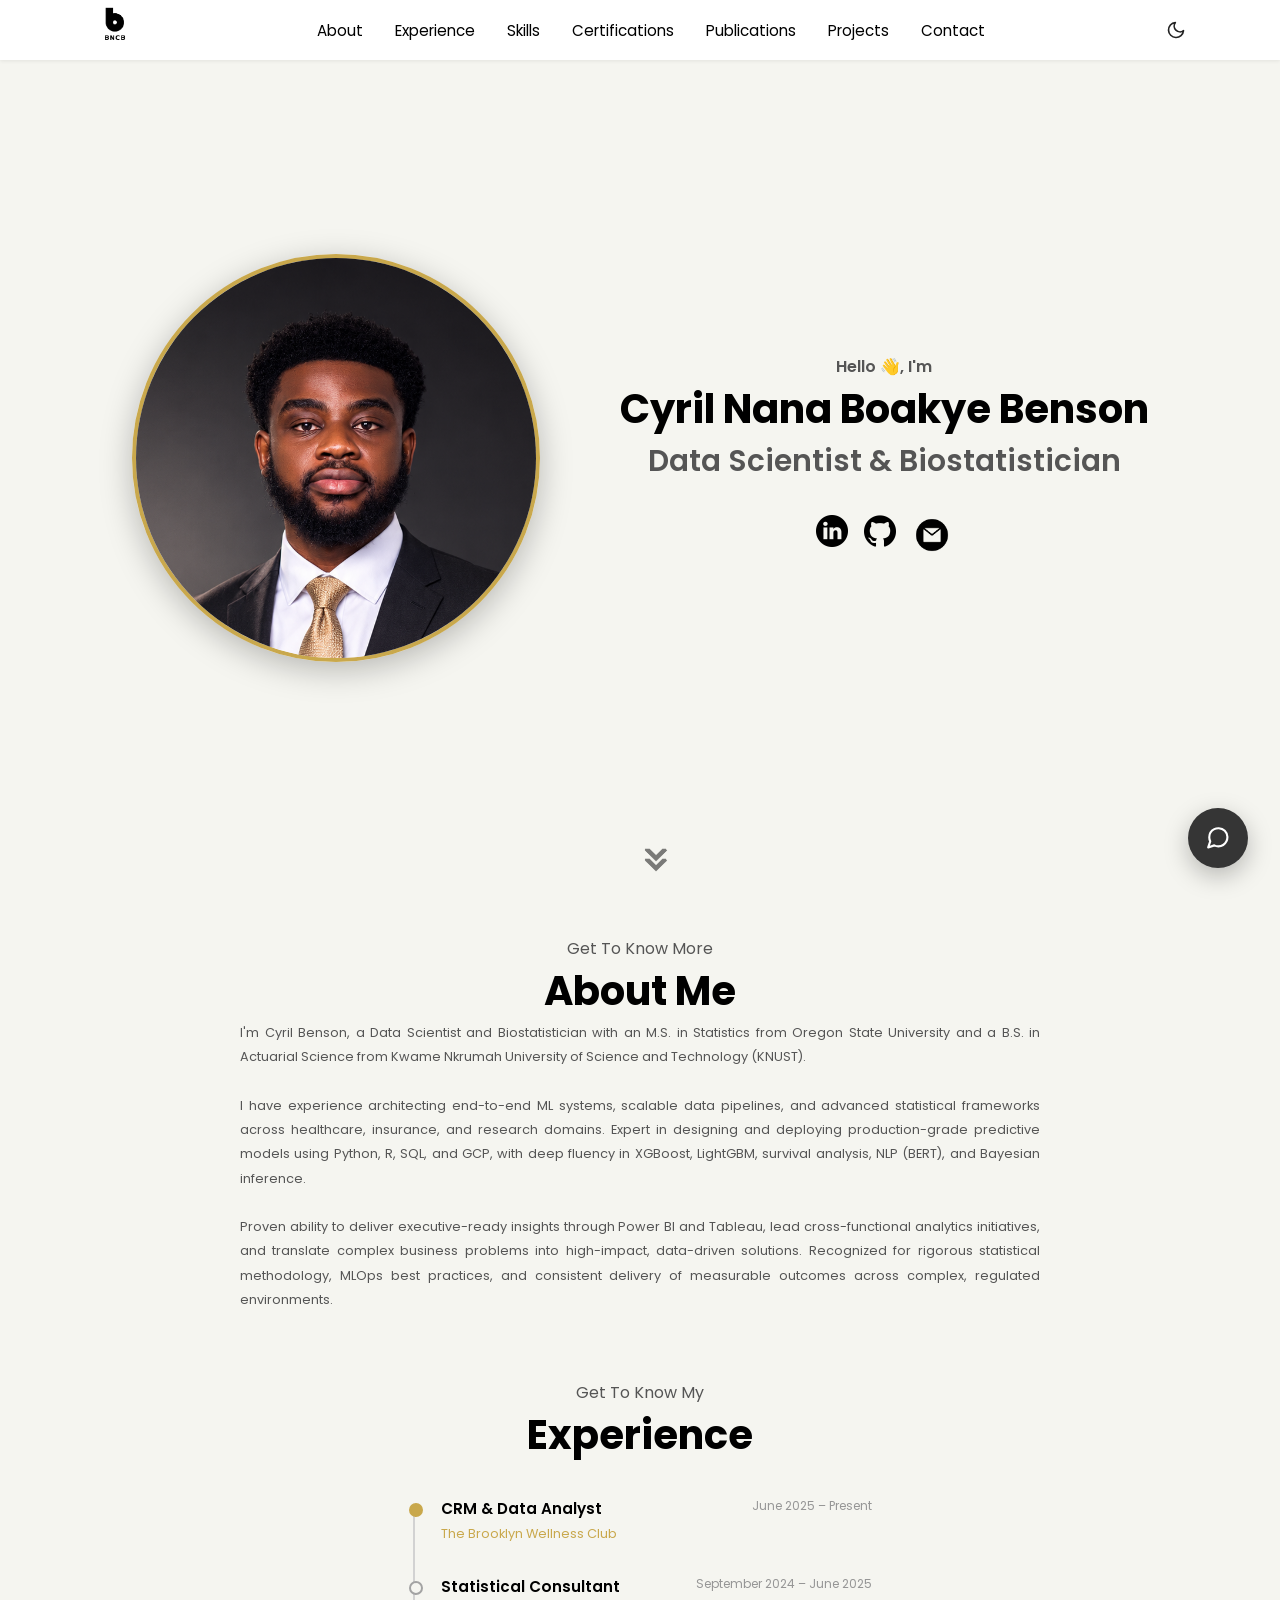
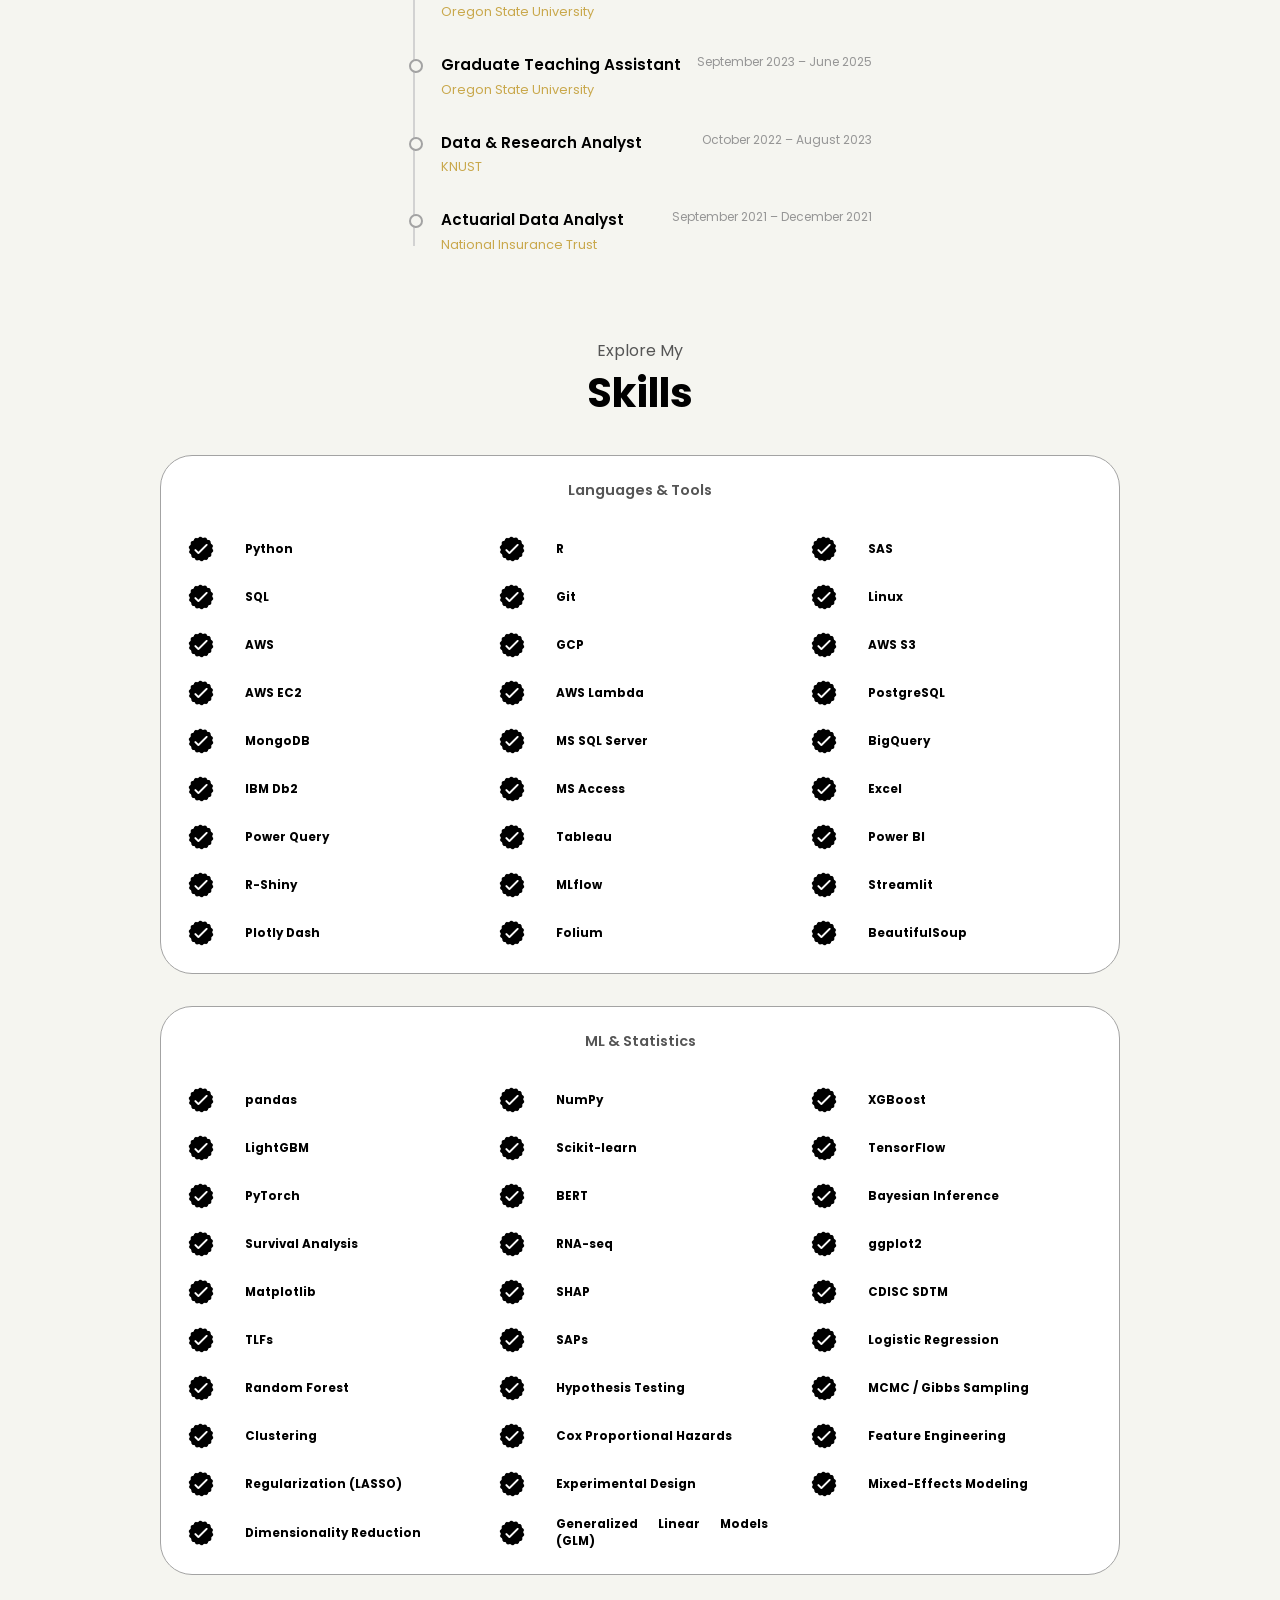
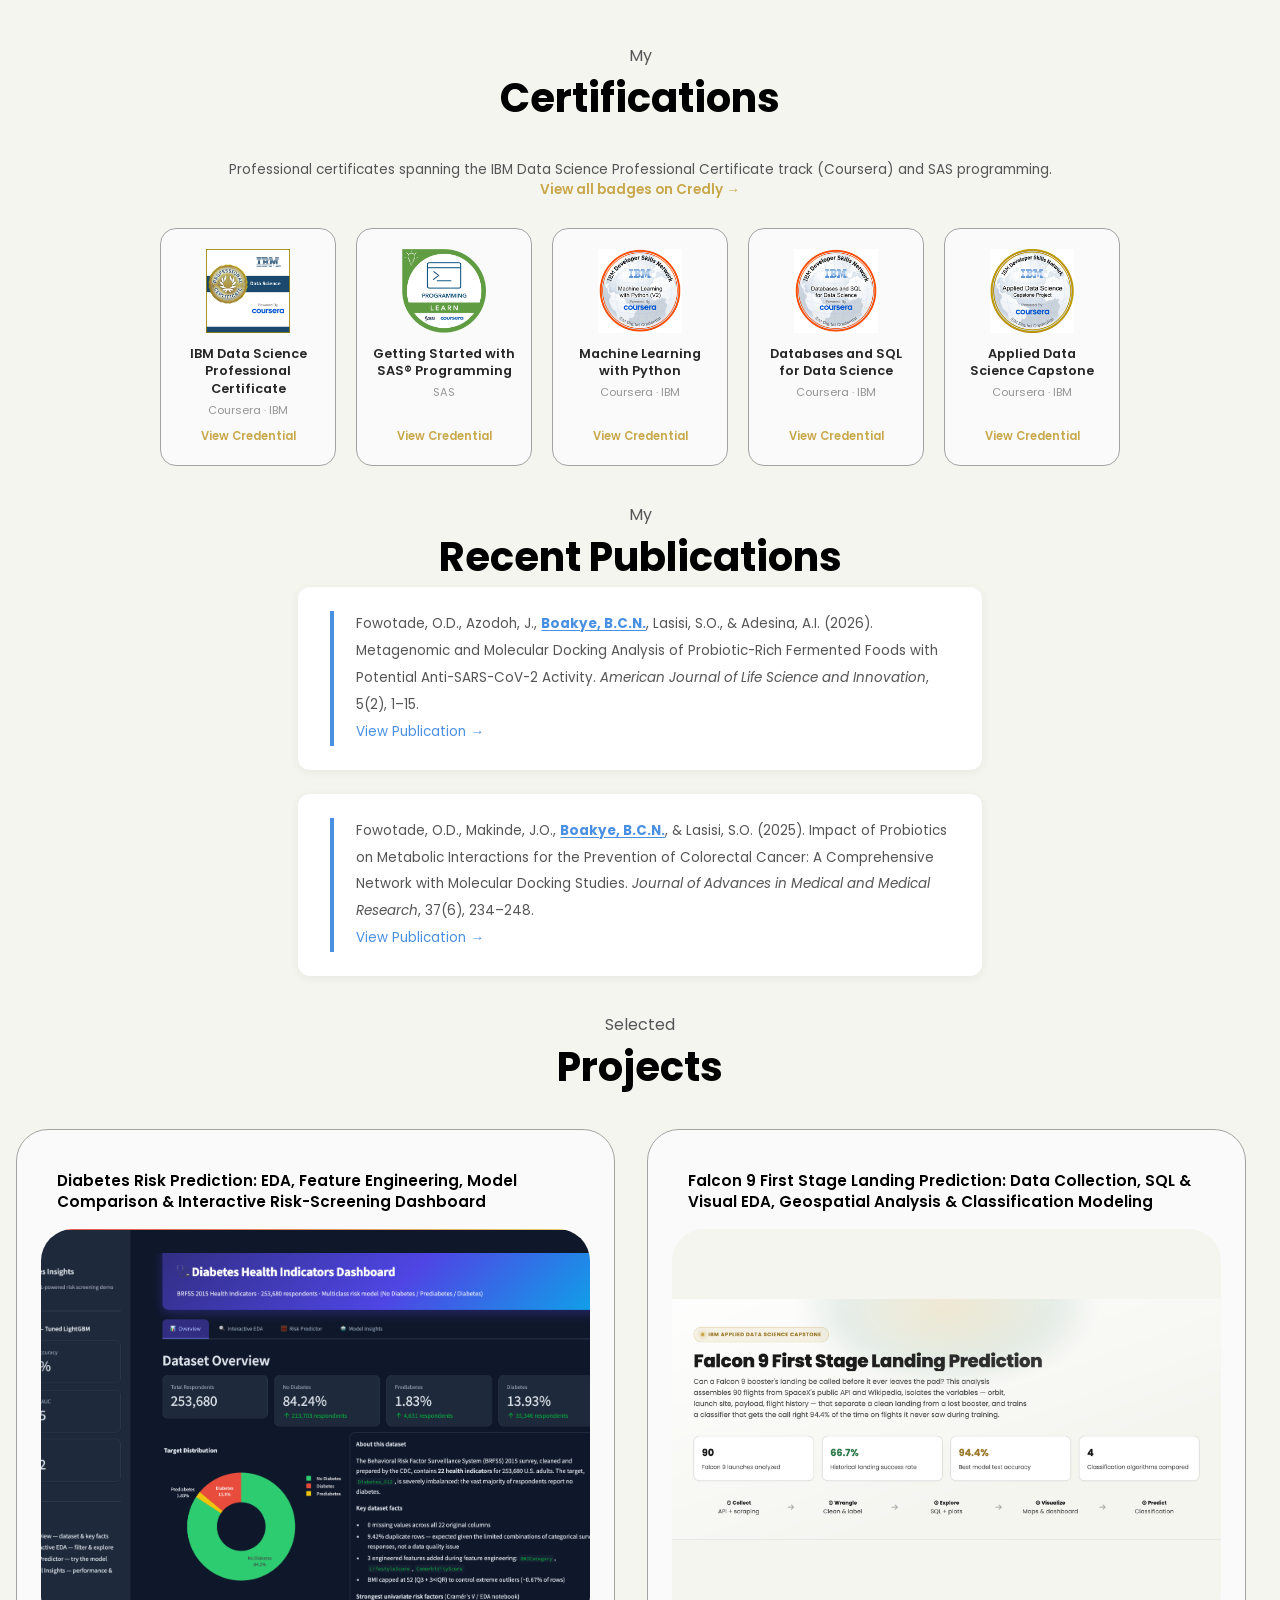
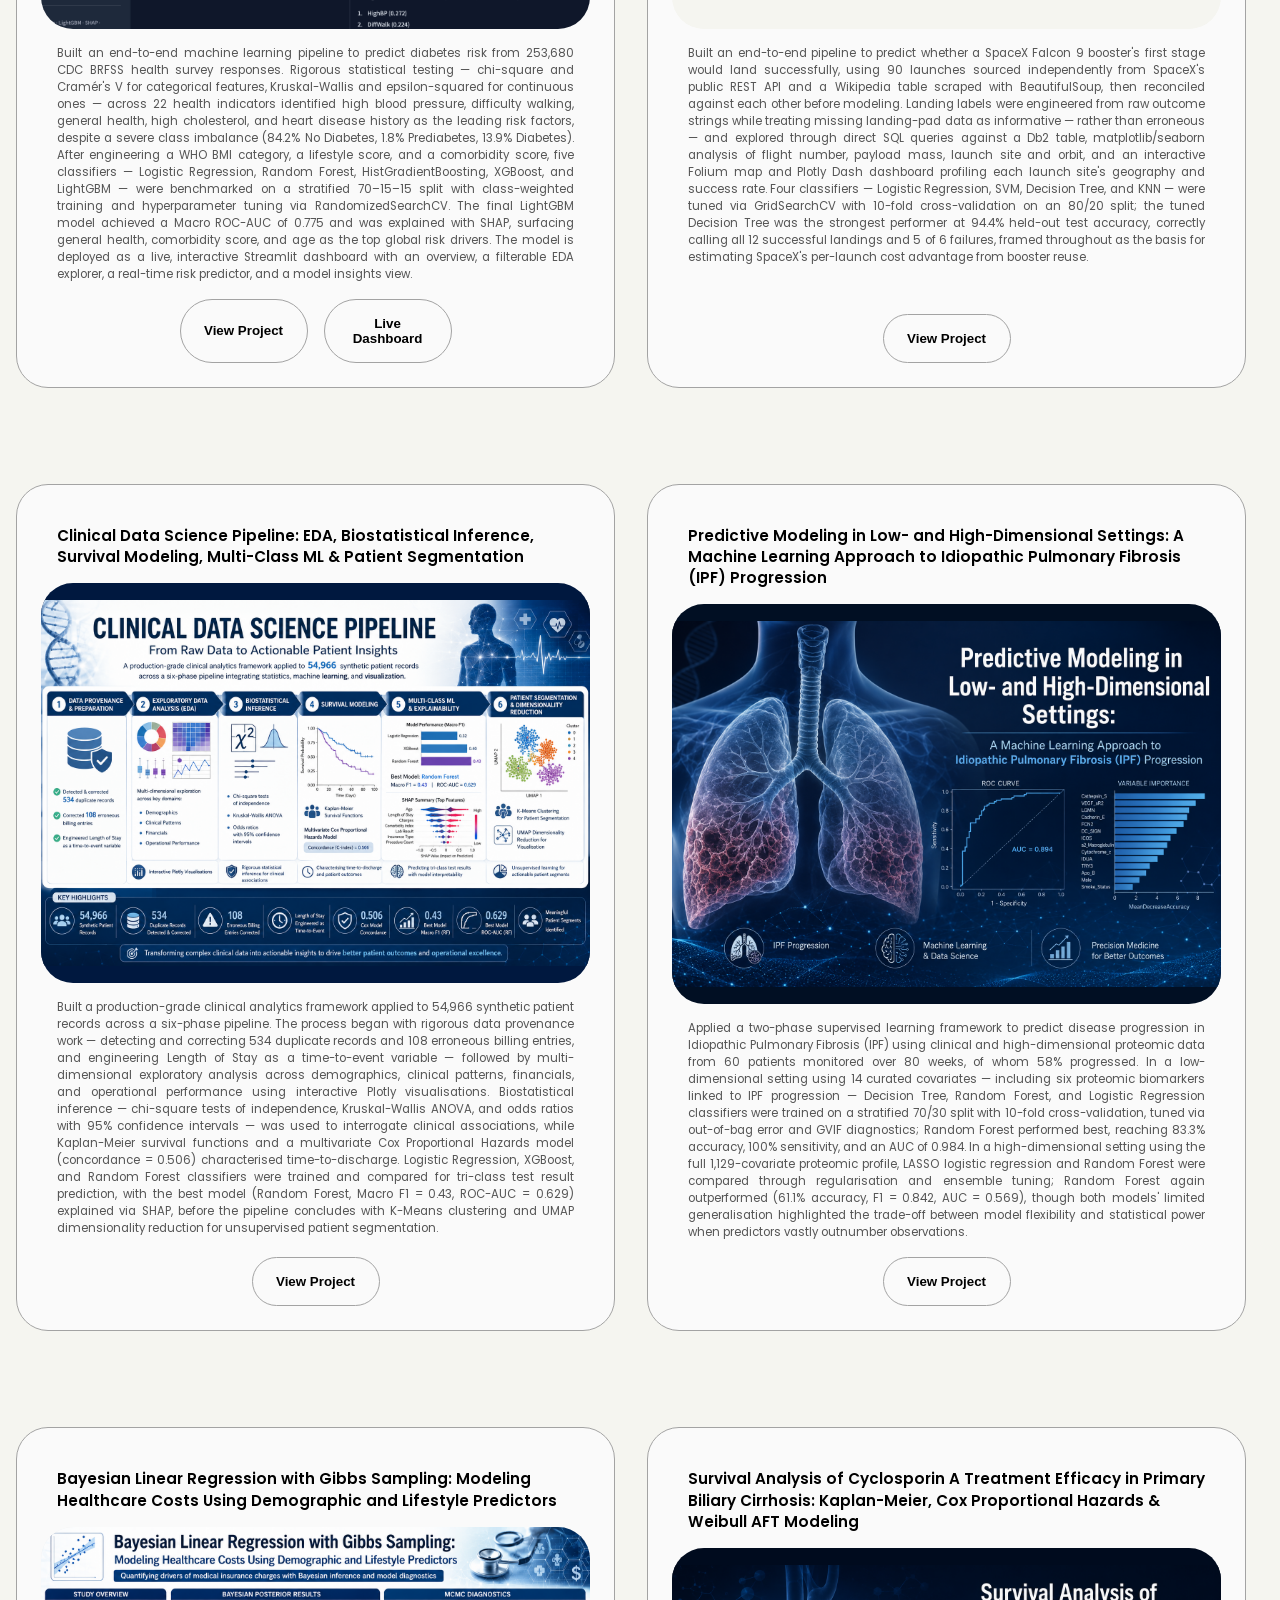
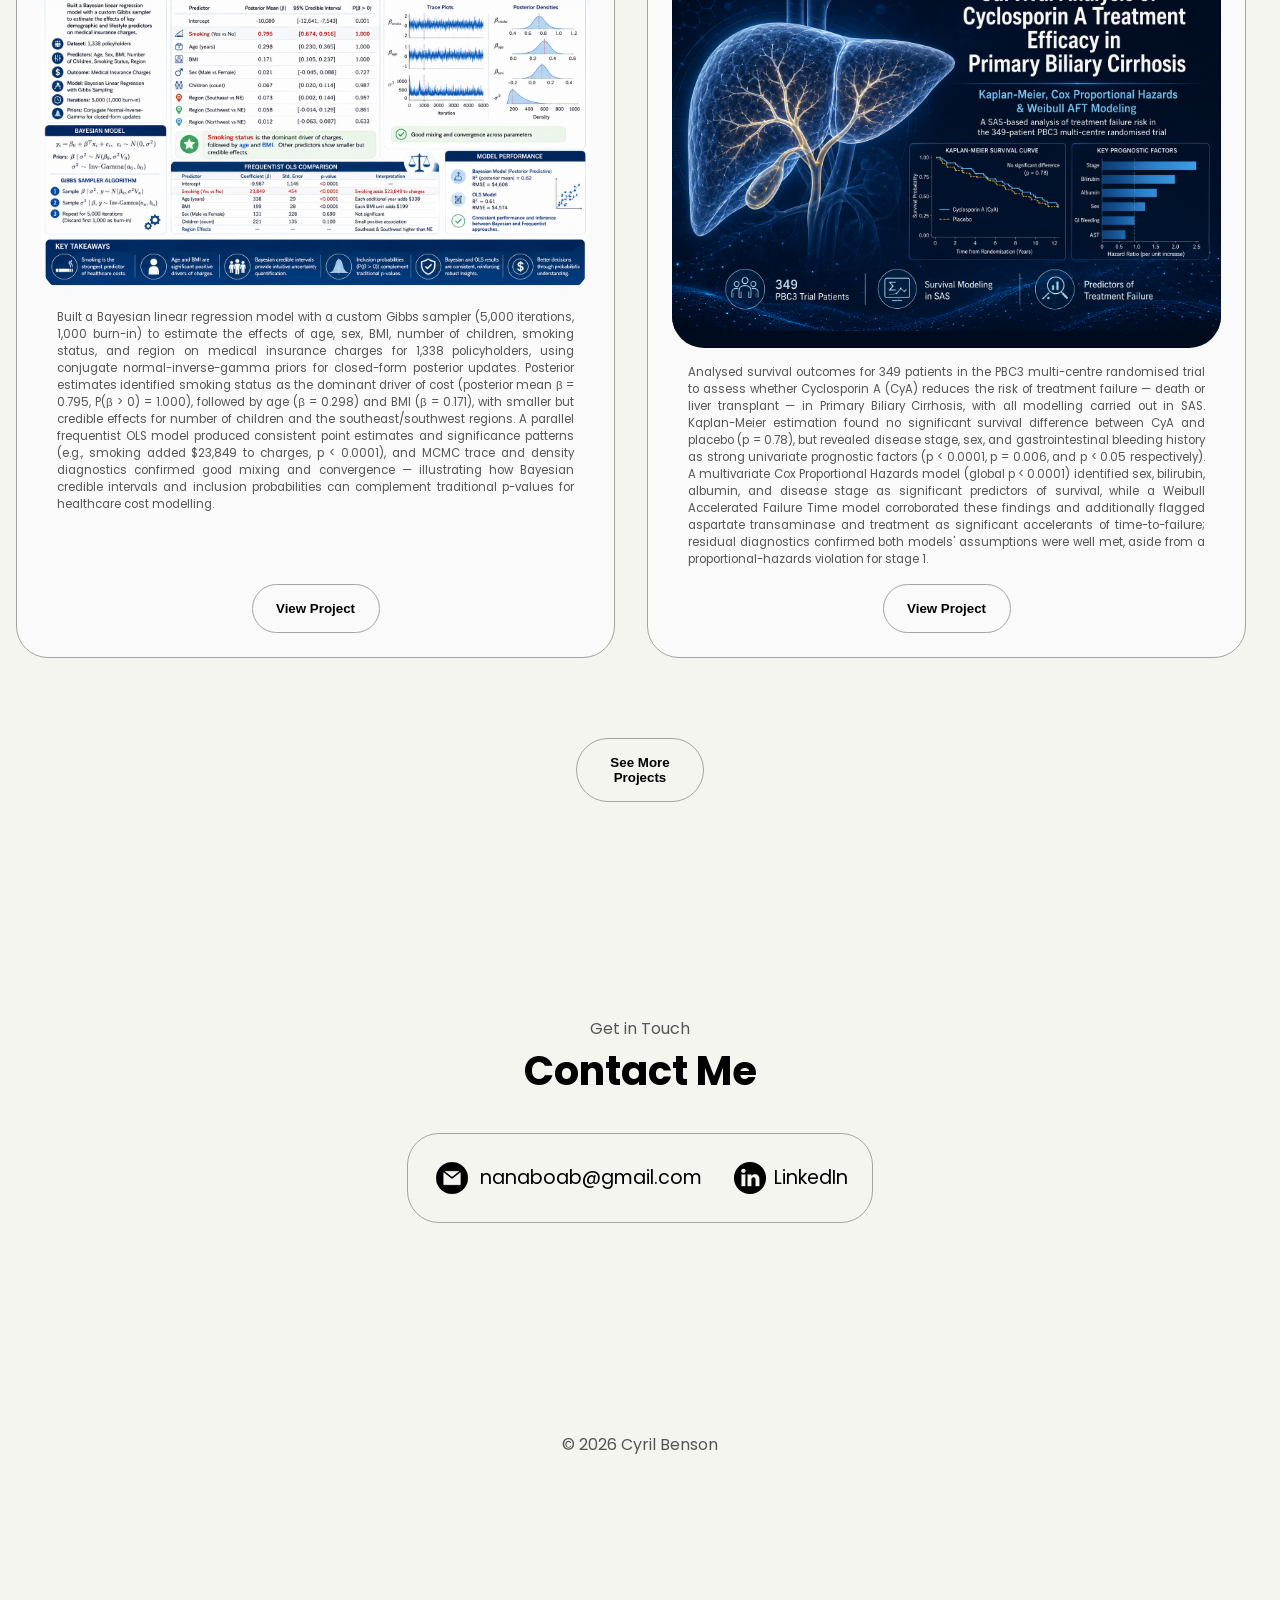
==== commit fa4a95cd: "Add 12 more ML & Statistics skills and display both skill boxes in 3 columns" ====
--- a/index.html
+++ b/index.html
@@ -183,7 +183,7 @@
         <div class="about-containers">
           <div class="details-container">
             <h2 style="text-align: center; padding: 0 1rem; font-size: 0.9rem;" class="experience-sub-title">Languages & Tools</h2>
-            <div class="article-container tools-grid-3col">
+            <div class="article-container skills-grid-3col">
               <article><img src="./assets/checkmark.png" alt="Experience icon" class="icon" /><div><h3 style="text-align: justify; padding: 0 1rem; font-size: 0.74rem;">Python</h3></div></article>
               <article><img src="./assets/checkmark.png" alt="Experience icon" class="icon" /><div><h3 style="text-align: justify; padding: 0 1rem; font-size: 0.74rem;">R</h3></div></article>
               <article><img src="./assets/checkmark.png" alt="Experience icon" class="icon" /><div><h3 style="text-align: justify; padding: 0 1rem; font-size: 0.74rem;">SAS</h3></div></article>
@@ -215,7 +215,7 @@
           </div>
           <div class="details-container">
             <h2 style="text-align: center; padding: 0 1rem; font-size: 0.9rem;" class="experience-sub-title">ML & Statistics</h2>
-            <div class="article-container">
+            <div class="article-container skills-grid-3col">
               <article><img src="./assets/checkmark.png" alt="Experience icon" class="icon" /><div><h3 style="text-align: justify; padding: 0 1rem; font-size: 0.74rem;">pandas</h3></div></article>
               <article><img src="./assets/checkmark.png" alt="Experience icon" class="icon" /><div><h3 style="text-align: justify; padding: 0 1rem; font-size: 0.74rem;">NumPy</h3></div></article>
               <article><img src="./assets/checkmark.png" alt="Experience icon" class="icon" /><div><h3 style="text-align: justify; padding: 0 1rem; font-size: 0.74rem;">XGBoost</h3></div></article>
@@ -233,6 +233,18 @@
               <article><img src="./assets/checkmark.png" alt="Experience icon" class="icon" /><div><h3 style="text-align: justify; padding: 0 1rem; font-size: 0.74rem;">CDISC SDTM</h3></div></article>
               <article><img src="./assets/checkmark.png" alt="Experience icon" class="icon" /><div><h3 style="text-align: justify; padding: 0 1rem; font-size: 0.74rem;">TLFs</h3></div></article>
               <article><img src="./assets/checkmark.png" alt="Experience icon" class="icon" /><div><h3 style="text-align: justify; padding: 0 1rem; font-size: 0.74rem;">SAPs</h3></div></article>
+              <article><img src="./assets/checkmark.png" alt="Experience icon" class="icon" /><div><h3 style="text-align: justify; padding: 0 1rem; font-size: 0.74rem;">Logistic Regression</h3></div></article>
+              <article><img src="./assets/checkmark.png" alt="Experience icon" class="icon" /><div><h3 style="text-align: justify; padding: 0 1rem; font-size: 0.74rem;">Random Forest</h3></div></article>
+              <article><img src="./assets/checkmark.png" alt="Experience icon" class="icon" /><div><h3 style="text-align: justify; padding: 0 1rem; font-size: 0.74rem;">Hypothesis Testing</h3></div></article>
+              <article><img src="./assets/checkmark.png" alt="Experience icon" class="icon" /><div><h3 style="text-align: justify; padding: 0 1rem; font-size: 0.74rem;">MCMC / Gibbs Sampling</h3></div></article>
+              <article><img src="./assets/checkmark.png" alt="Experience icon" class="icon" /><div><h3 style="text-align: justify; padding: 0 1rem; font-size: 0.74rem;">Clustering</h3></div></article>
+              <article><img src="./assets/checkmark.png" alt="Experience icon" class="icon" /><div><h3 style="text-align: justify; padding: 0 1rem; font-size: 0.74rem;">Cox Proportional Hazards</h3></div></article>
+              <article><img src="./assets/checkmark.png" alt="Experience icon" class="icon" /><div><h3 style="text-align: justify; padding: 0 1rem; font-size: 0.74rem;">Feature Engineering</h3></div></article>
+              <article><img src="./assets/checkmark.png" alt="Experience icon" class="icon" /><div><h3 style="text-align: justify; padding: 0 1rem; font-size: 0.74rem;">Regularization (LASSO)</h3></div></article>
+              <article><img src="./assets/checkmark.png" alt="Experience icon" class="icon" /><div><h3 style="text-align: justify; padding: 0 1rem; font-size: 0.74rem;">Experimental Design</h3></div></article>
+              <article><img src="./assets/checkmark.png" alt="Experience icon" class="icon" /><div><h3 style="text-align: justify; padding: 0 1rem; font-size: 0.74rem;">Mixed-Effects Modeling</h3></div></article>
+              <article><img src="./assets/checkmark.png" alt="Experience icon" class="icon" /><div><h3 style="text-align: justify; padding: 0 1rem; font-size: 0.74rem;">Dimensionality Reduction</h3></div></article>
+              <article><img src="./assets/checkmark.png" alt="Experience icon" class="icon" /><div><h3 style="text-align: justify; padding: 0 1rem; font-size: 0.74rem;">Generalized Linear Models (GLM)</h3></div></article>
             </div>
           </div>
         </div>
--- a/style.css
+++ b/style.css
@@ -561,7 +561,7 @@
   gap: 1rem 1.5rem;
 }
 
-.tools-grid-3col {
+.skills-grid-3col {
   grid-template-columns: repeat(3, 1fr);
 }
 
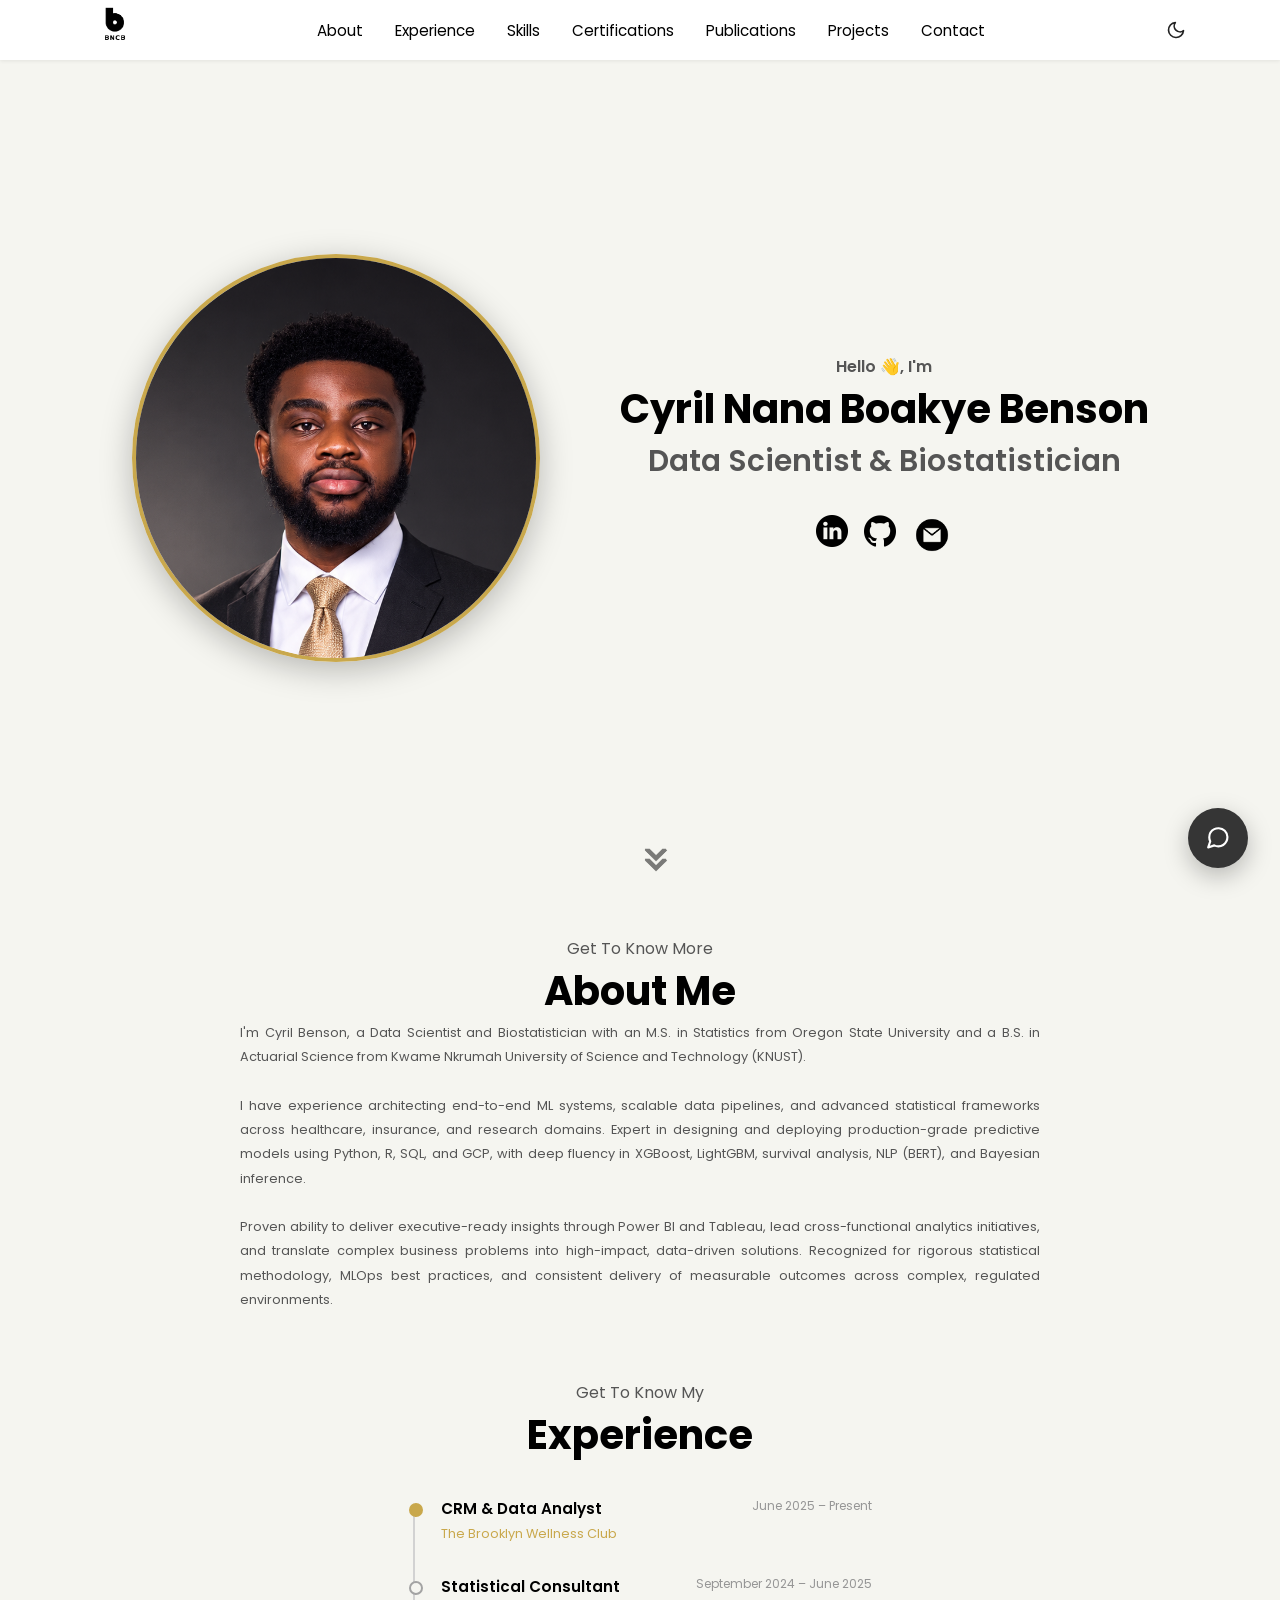
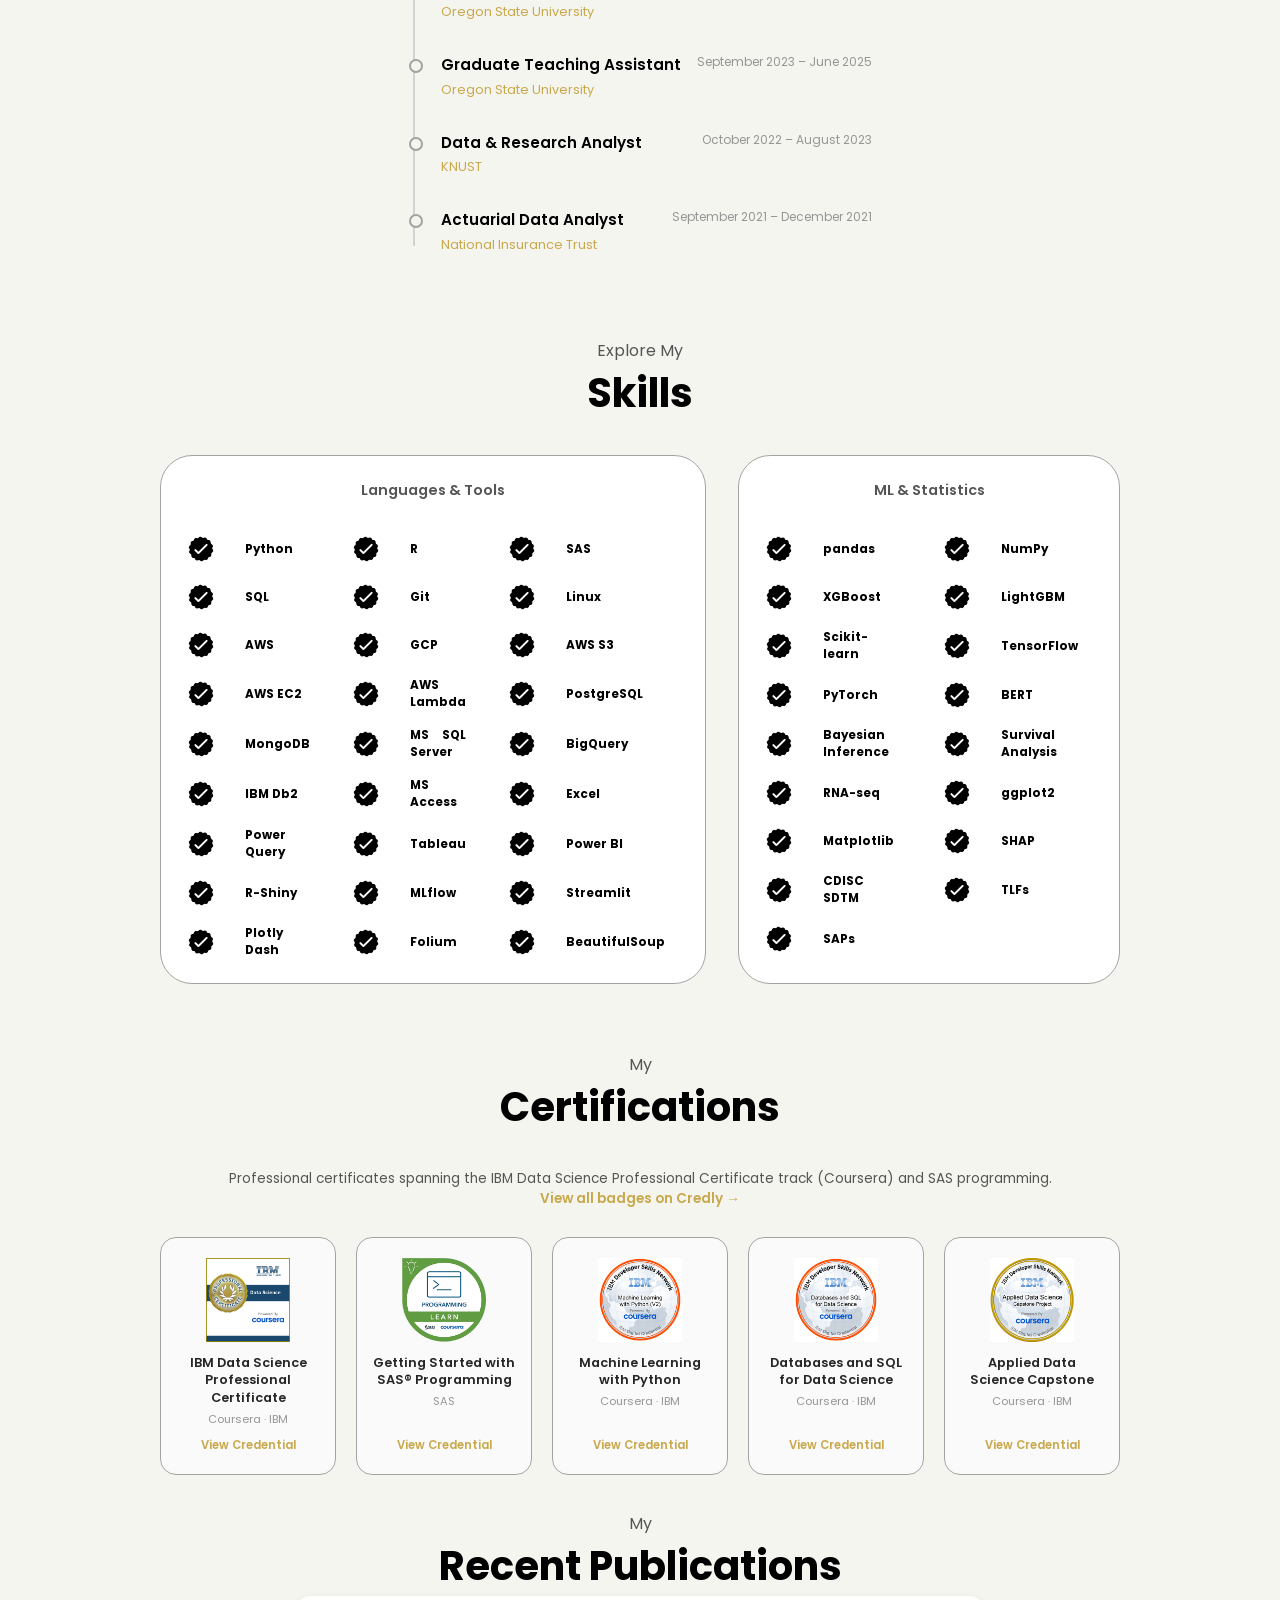
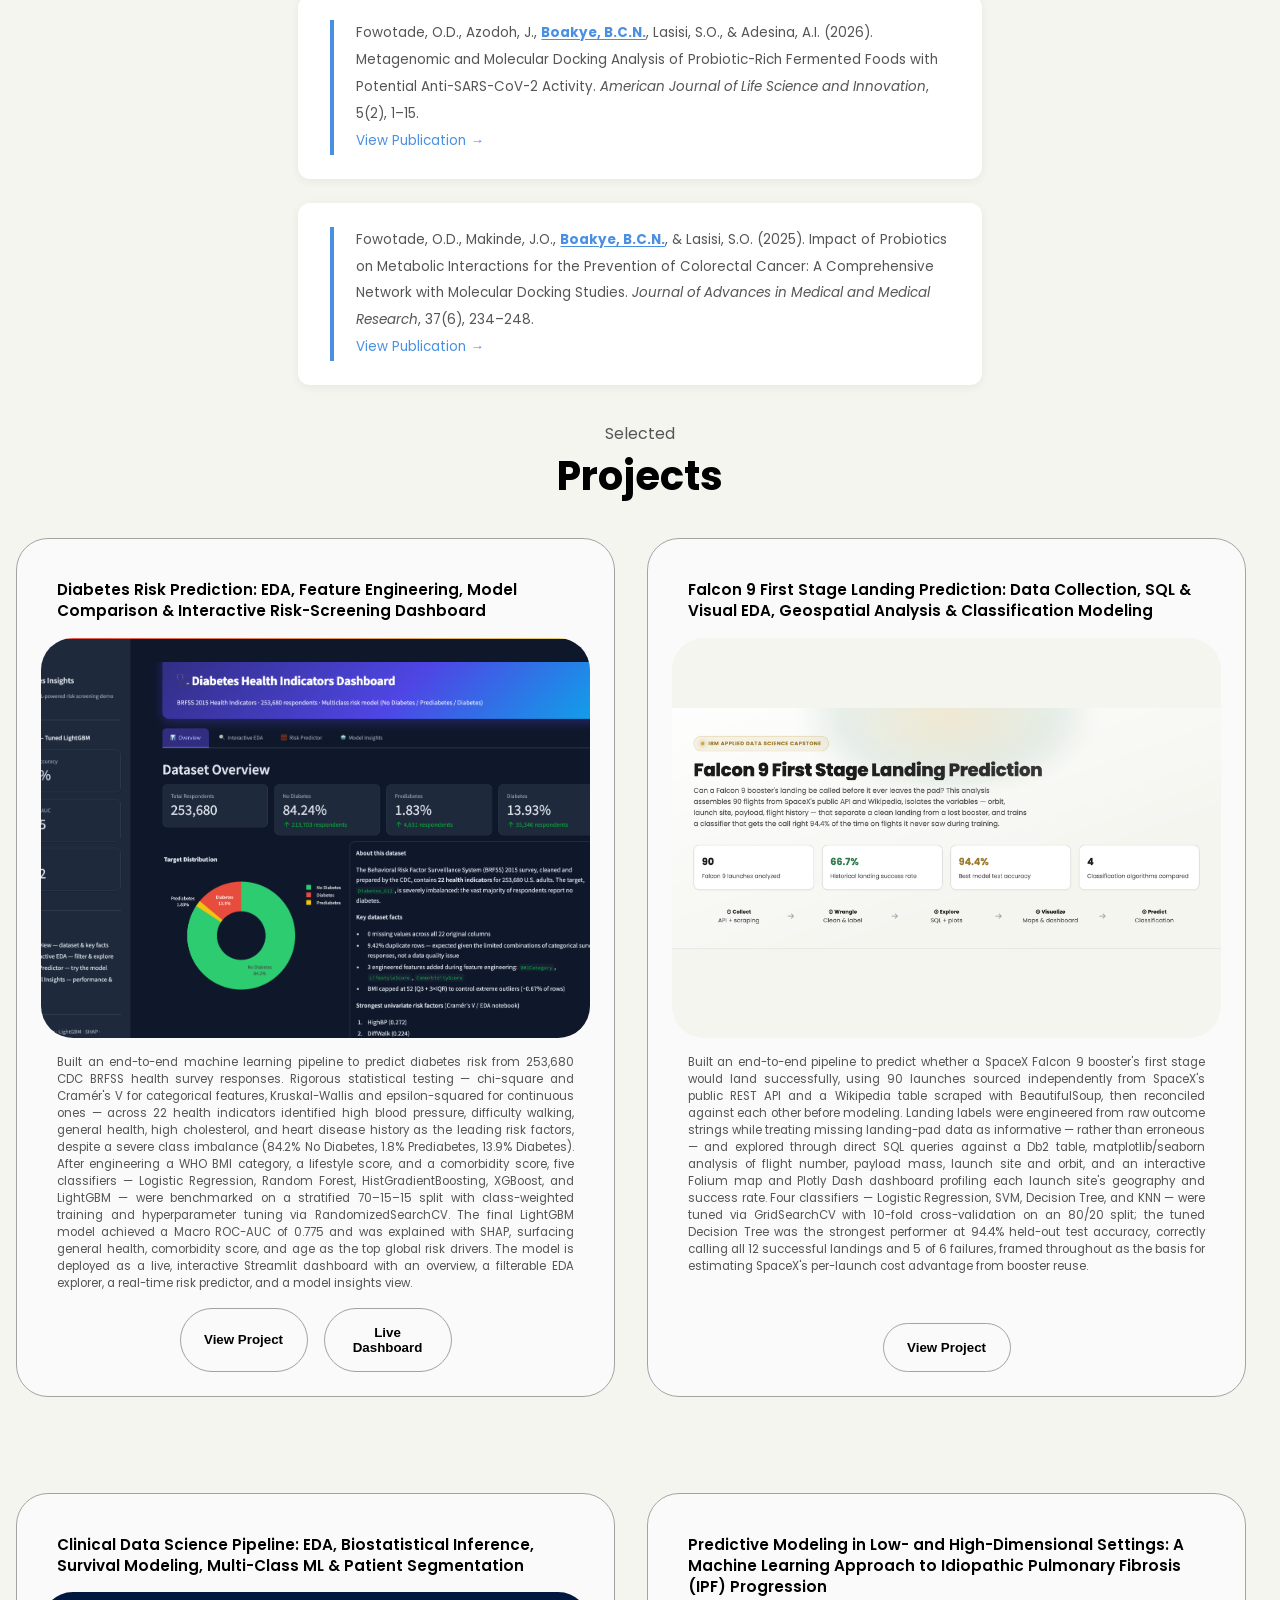
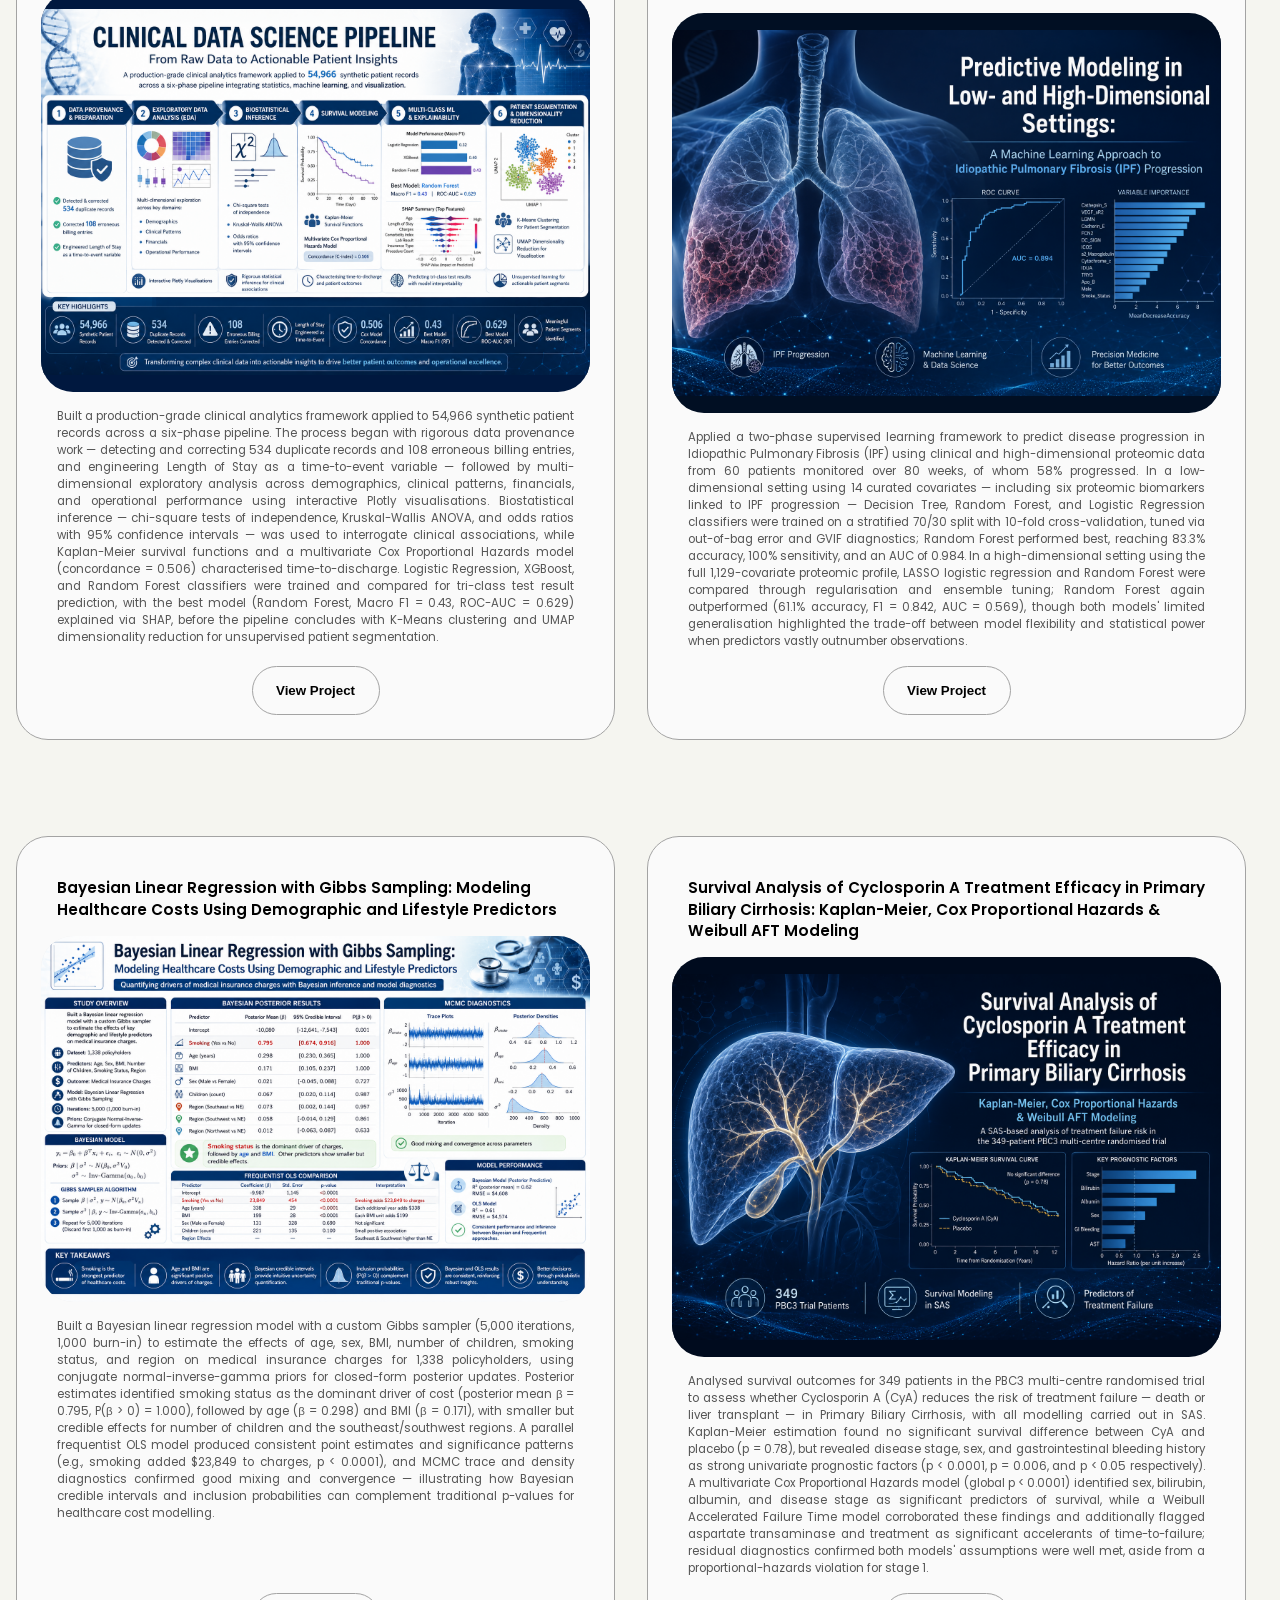
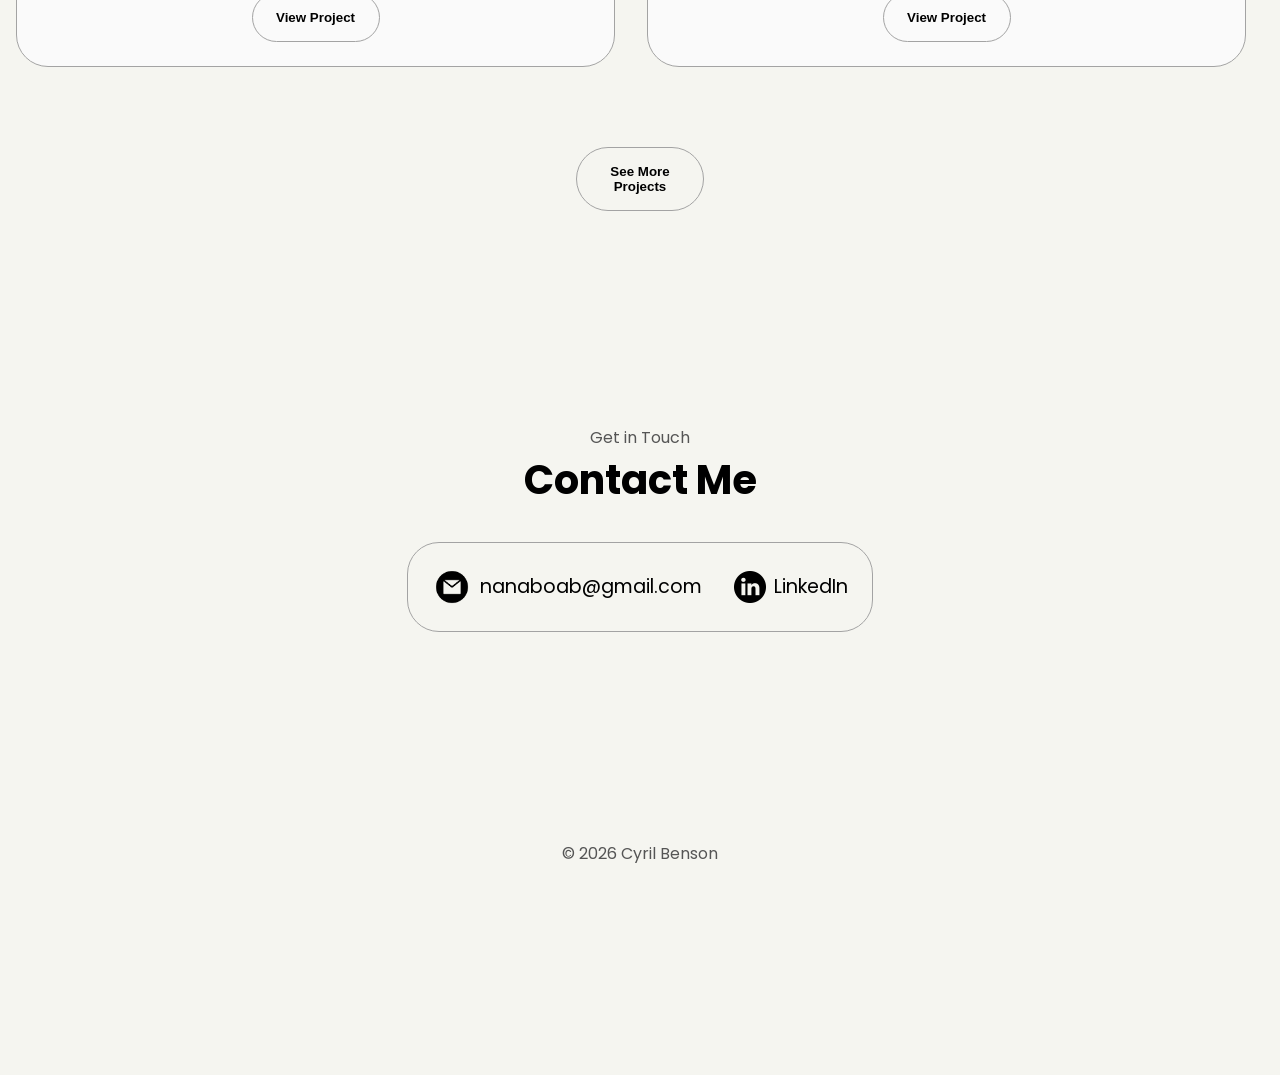
==== commit c9ebce5f: "Revert "Add 12 more ML & Statistics skills and display both skill boxes in 3 columns" This reverts c" ====
--- a/index.html
+++ b/index.html
@@ -183,7 +183,7 @@
         <div class="about-containers">
           <div class="details-container">
             <h2 style="text-align: center; padding: 0 1rem; font-size: 0.9rem;" class="experience-sub-title">Languages & Tools</h2>
-            <div class="article-container skills-grid-3col">
+            <div class="article-container tools-grid-3col">
               <article><img src="./assets/checkmark.png" alt="Experience icon" class="icon" /><div><h3 style="text-align: justify; padding: 0 1rem; font-size: 0.74rem;">Python</h3></div></article>
               <article><img src="./assets/checkmark.png" alt="Experience icon" class="icon" /><div><h3 style="text-align: justify; padding: 0 1rem; font-size: 0.74rem;">R</h3></div></article>
               <article><img src="./assets/checkmark.png" alt="Experience icon" class="icon" /><div><h3 style="text-align: justify; padding: 0 1rem; font-size: 0.74rem;">SAS</h3></div></article>
@@ -215,7 +215,7 @@
           </div>
           <div class="details-container">
             <h2 style="text-align: center; padding: 0 1rem; font-size: 0.9rem;" class="experience-sub-title">ML & Statistics</h2>
-            <div class="article-container skills-grid-3col">
+            <div class="article-container">
               <article><img src="./assets/checkmark.png" alt="Experience icon" class="icon" /><div><h3 style="text-align: justify; padding: 0 1rem; font-size: 0.74rem;">pandas</h3></div></article>
               <article><img src="./assets/checkmark.png" alt="Experience icon" class="icon" /><div><h3 style="text-align: justify; padding: 0 1rem; font-size: 0.74rem;">NumPy</h3></div></article>
               <article><img src="./assets/checkmark.png" alt="Experience icon" class="icon" /><div><h3 style="text-align: justify; padding: 0 1rem; font-size: 0.74rem;">XGBoost</h3></div></article>
@@ -233,18 +233,6 @@
               <article><img src="./assets/checkmark.png" alt="Experience icon" class="icon" /><div><h3 style="text-align: justify; padding: 0 1rem; font-size: 0.74rem;">CDISC SDTM</h3></div></article>
               <article><img src="./assets/checkmark.png" alt="Experience icon" class="icon" /><div><h3 style="text-align: justify; padding: 0 1rem; font-size: 0.74rem;">TLFs</h3></div></article>
               <article><img src="./assets/checkmark.png" alt="Experience icon" class="icon" /><div><h3 style="text-align: justify; padding: 0 1rem; font-size: 0.74rem;">SAPs</h3></div></article>
-              <article><img src="./assets/checkmark.png" alt="Experience icon" class="icon" /><div><h3 style="text-align: justify; padding: 0 1rem; font-size: 0.74rem;">Logistic Regression</h3></div></article>
-              <article><img src="./assets/checkmark.png" alt="Experience icon" class="icon" /><div><h3 style="text-align: justify; padding: 0 1rem; font-size: 0.74rem;">Random Forest</h3></div></article>
-              <article><img src="./assets/checkmark.png" alt="Experience icon" class="icon" /><div><h3 style="text-align: justify; padding: 0 1rem; font-size: 0.74rem;">Hypothesis Testing</h3></div></article>
-              <article><img src="./assets/checkmark.png" alt="Experience icon" class="icon" /><div><h3 style="text-align: justify; padding: 0 1rem; font-size: 0.74rem;">MCMC / Gibbs Sampling</h3></div></article>
-              <article><img src="./assets/checkmark.png" alt="Experience icon" class="icon" /><div><h3 style="text-align: justify; padding: 0 1rem; font-size: 0.74rem;">Clustering</h3></div></article>
-              <article><img src="./assets/checkmark.png" alt="Experience icon" class="icon" /><div><h3 style="text-align: justify; padding: 0 1rem; font-size: 0.74rem;">Cox Proportional Hazards</h3></div></article>
-              <article><img src="./assets/checkmark.png" alt="Experience icon" class="icon" /><div><h3 style="text-align: justify; padding: 0 1rem; font-size: 0.74rem;">Feature Engineering</h3></div></article>
-              <article><img src="./assets/checkmark.png" alt="Experience icon" class="icon" /><div><h3 style="text-align: justify; padding: 0 1rem; font-size: 0.74rem;">Regularization (LASSO)</h3></div></article>
-              <article><img src="./assets/checkmark.png" alt="Experience icon" class="icon" /><div><h3 style="text-align: justify; padding: 0 1rem; font-size: 0.74rem;">Experimental Design</h3></div></article>
-              <article><img src="./assets/checkmark.png" alt="Experience icon" class="icon" /><div><h3 style="text-align: justify; padding: 0 1rem; font-size: 0.74rem;">Mixed-Effects Modeling</h3></div></article>
-              <article><img src="./assets/checkmark.png" alt="Experience icon" class="icon" /><div><h3 style="text-align: justify; padding: 0 1rem; font-size: 0.74rem;">Dimensionality Reduction</h3></div></article>
-              <article><img src="./assets/checkmark.png" alt="Experience icon" class="icon" /><div><h3 style="text-align: justify; padding: 0 1rem; font-size: 0.74rem;">Generalized Linear Models (GLM)</h3></div></article>
             </div>
           </div>
         </div>
--- a/style.css
+++ b/style.css
@@ -561,7 +561,7 @@
   gap: 1rem 1.5rem;
 }
 
-.skills-grid-3col {
+.tools-grid-3col {
   grid-template-columns: repeat(3, 1fr);
 }
 
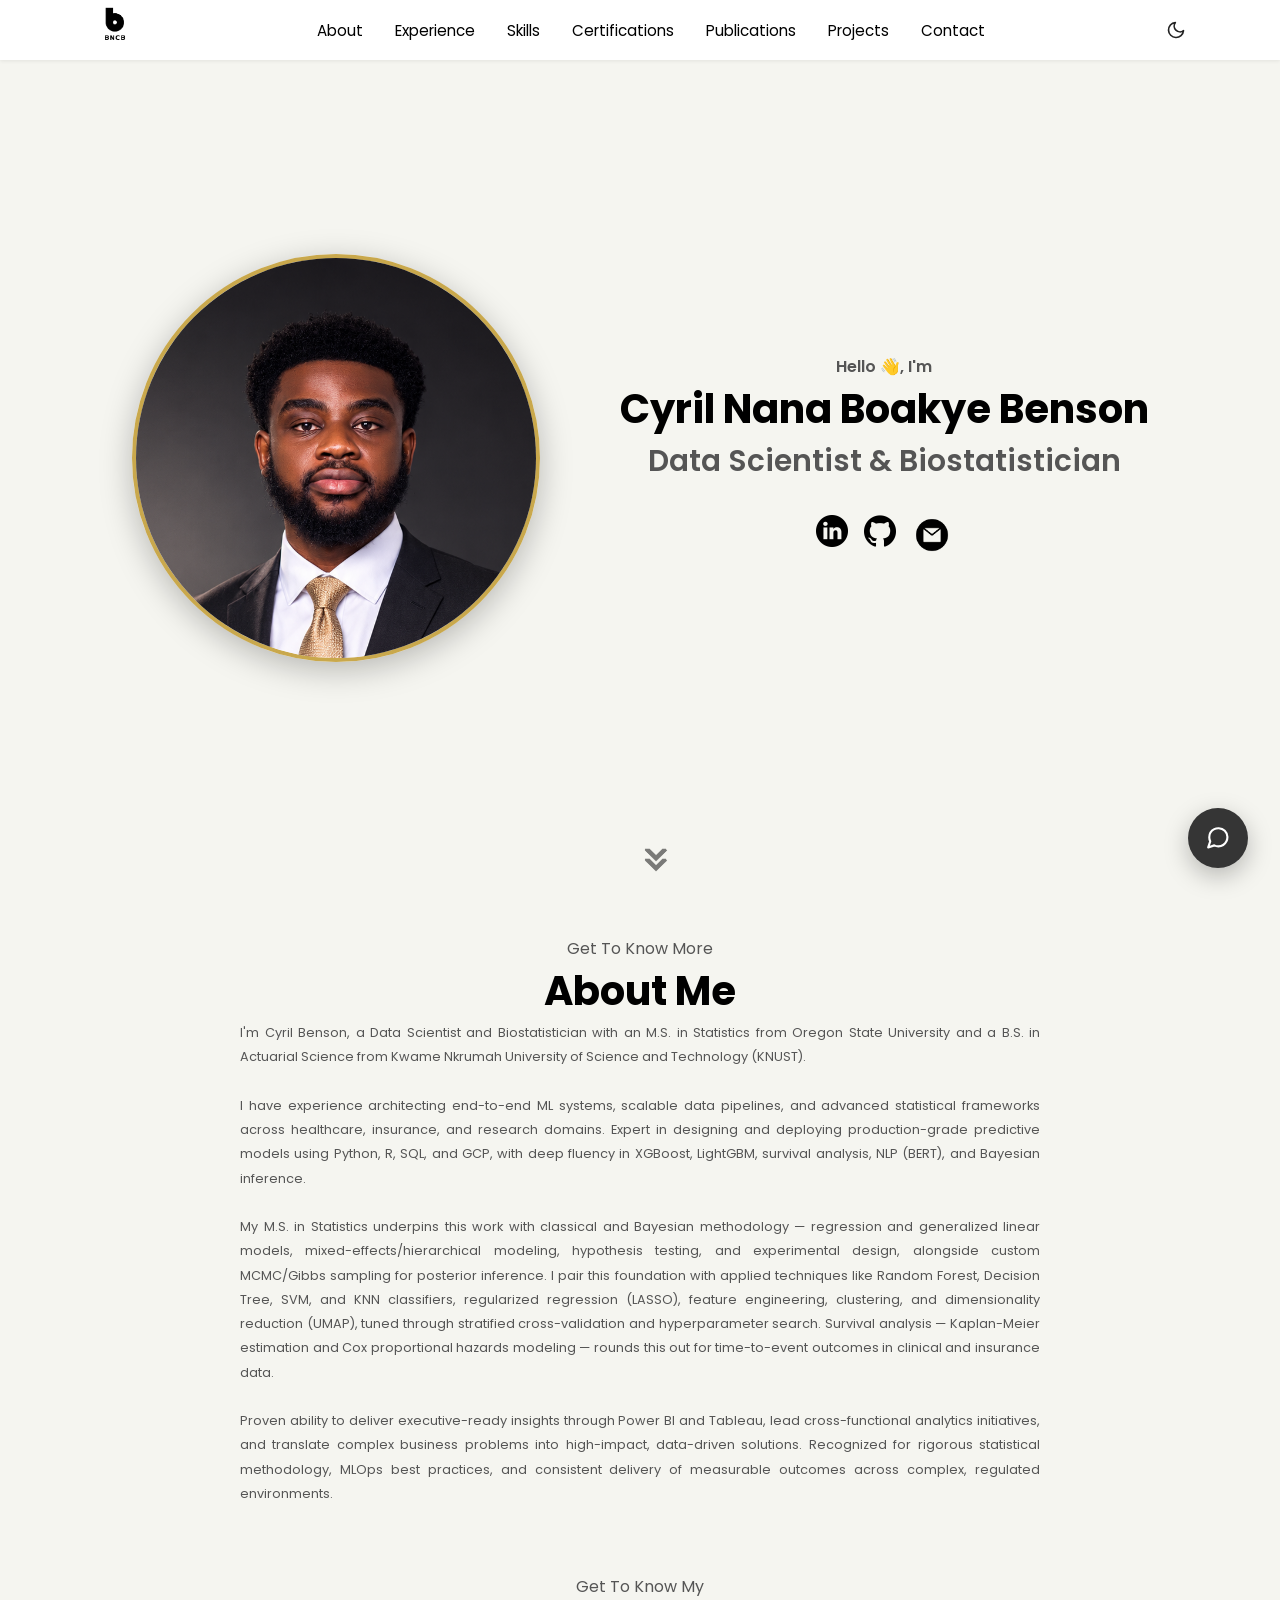
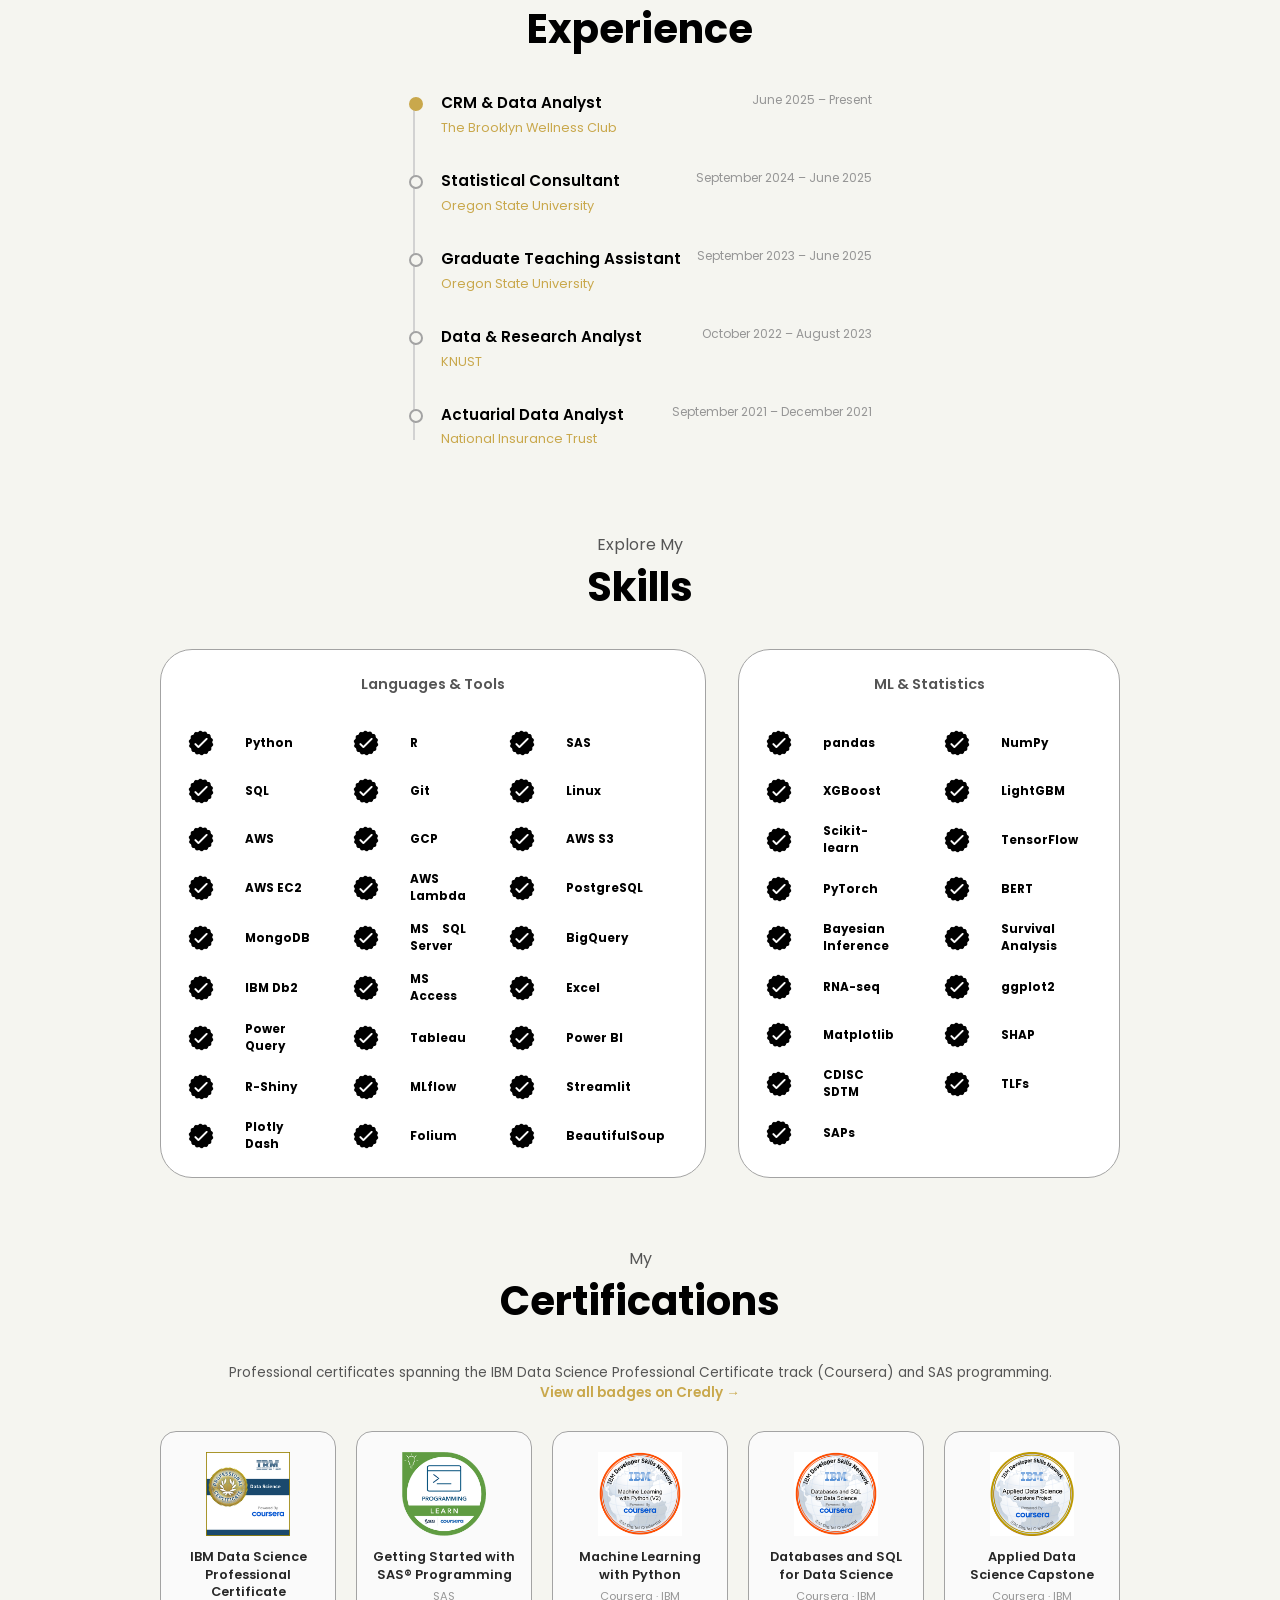
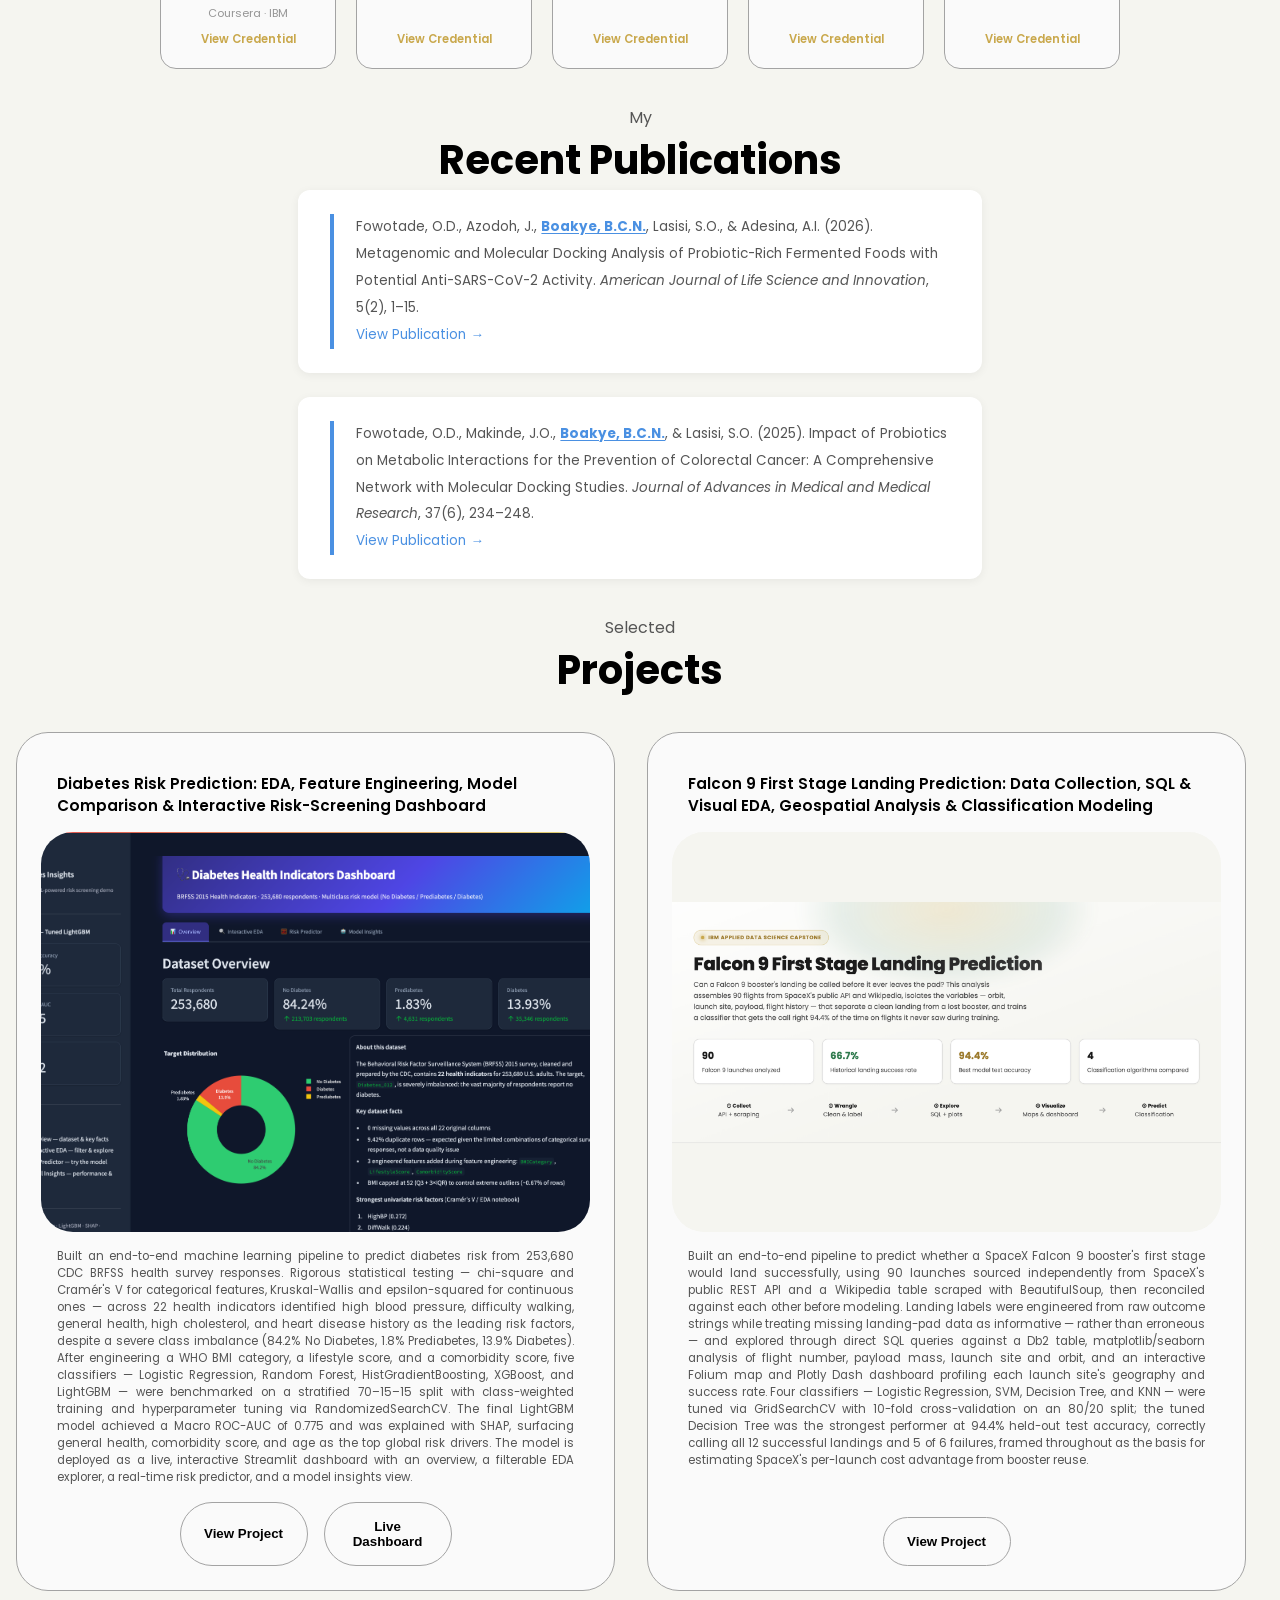
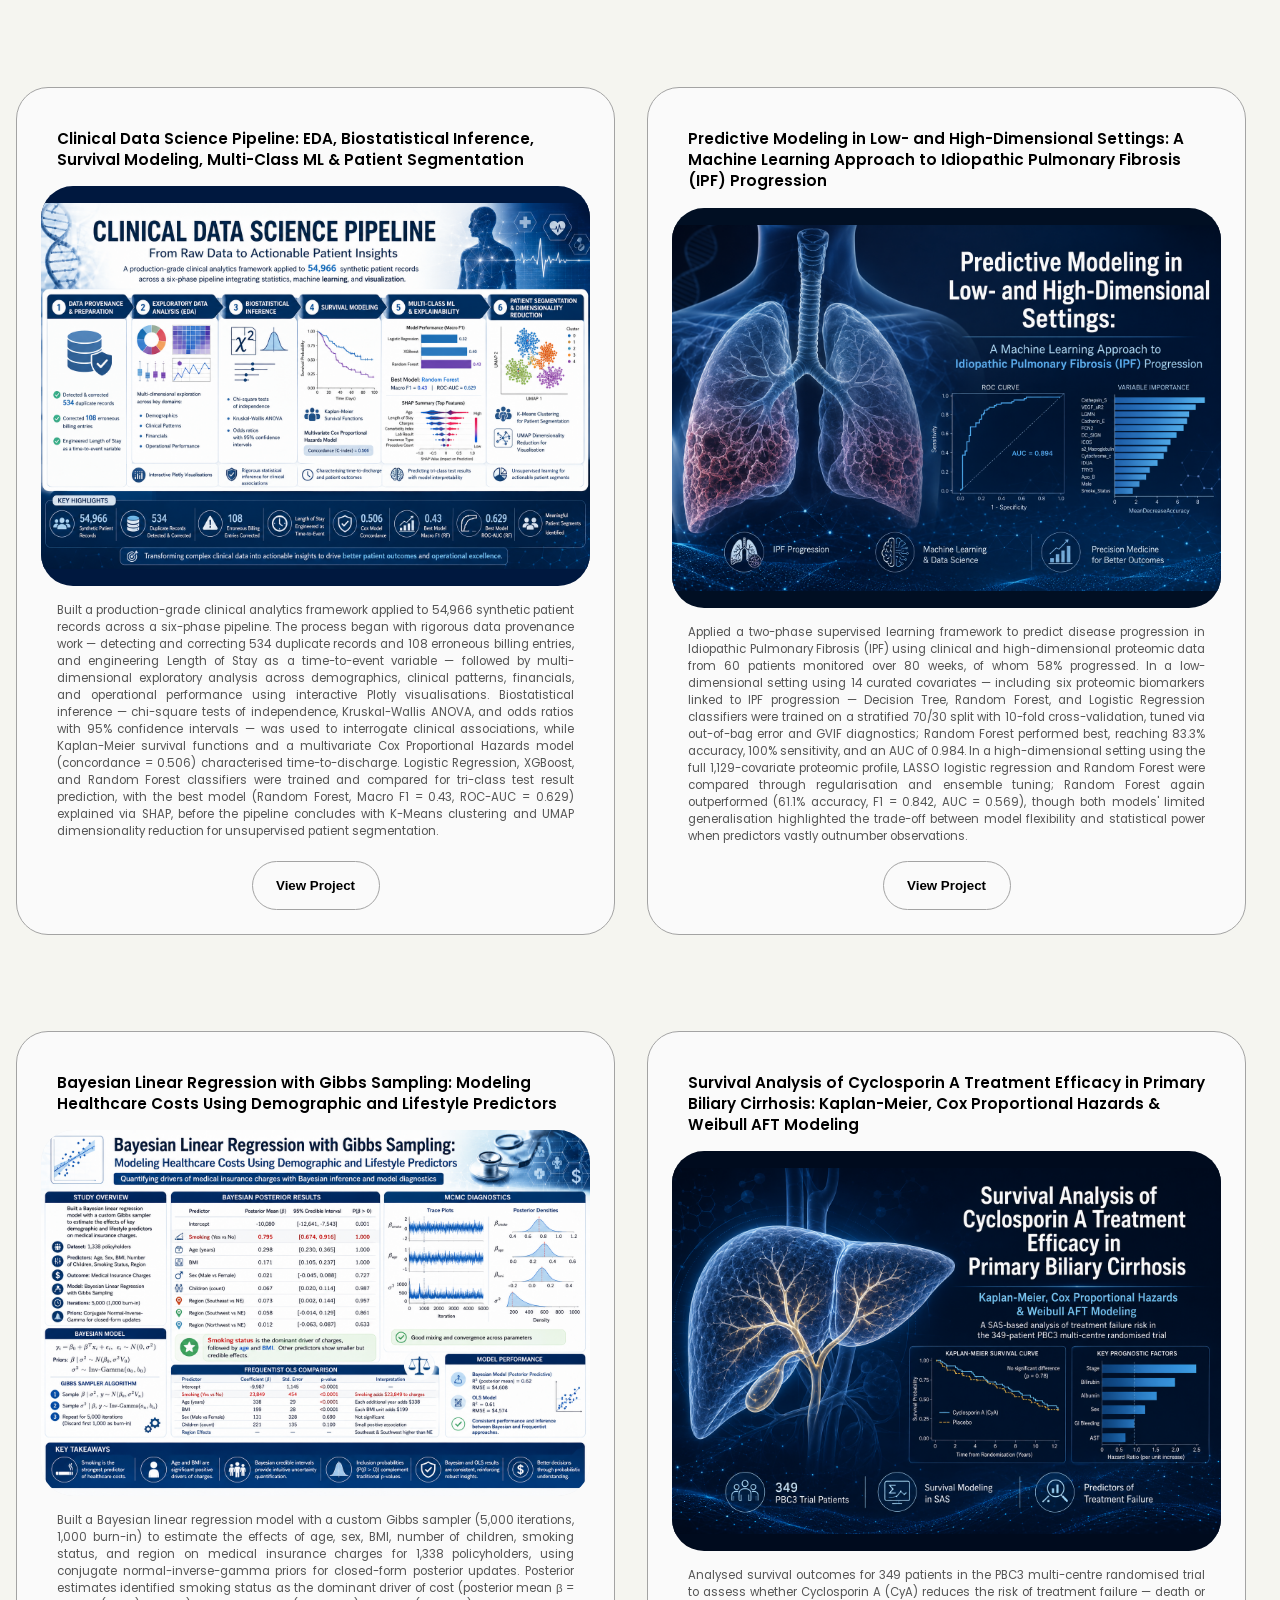
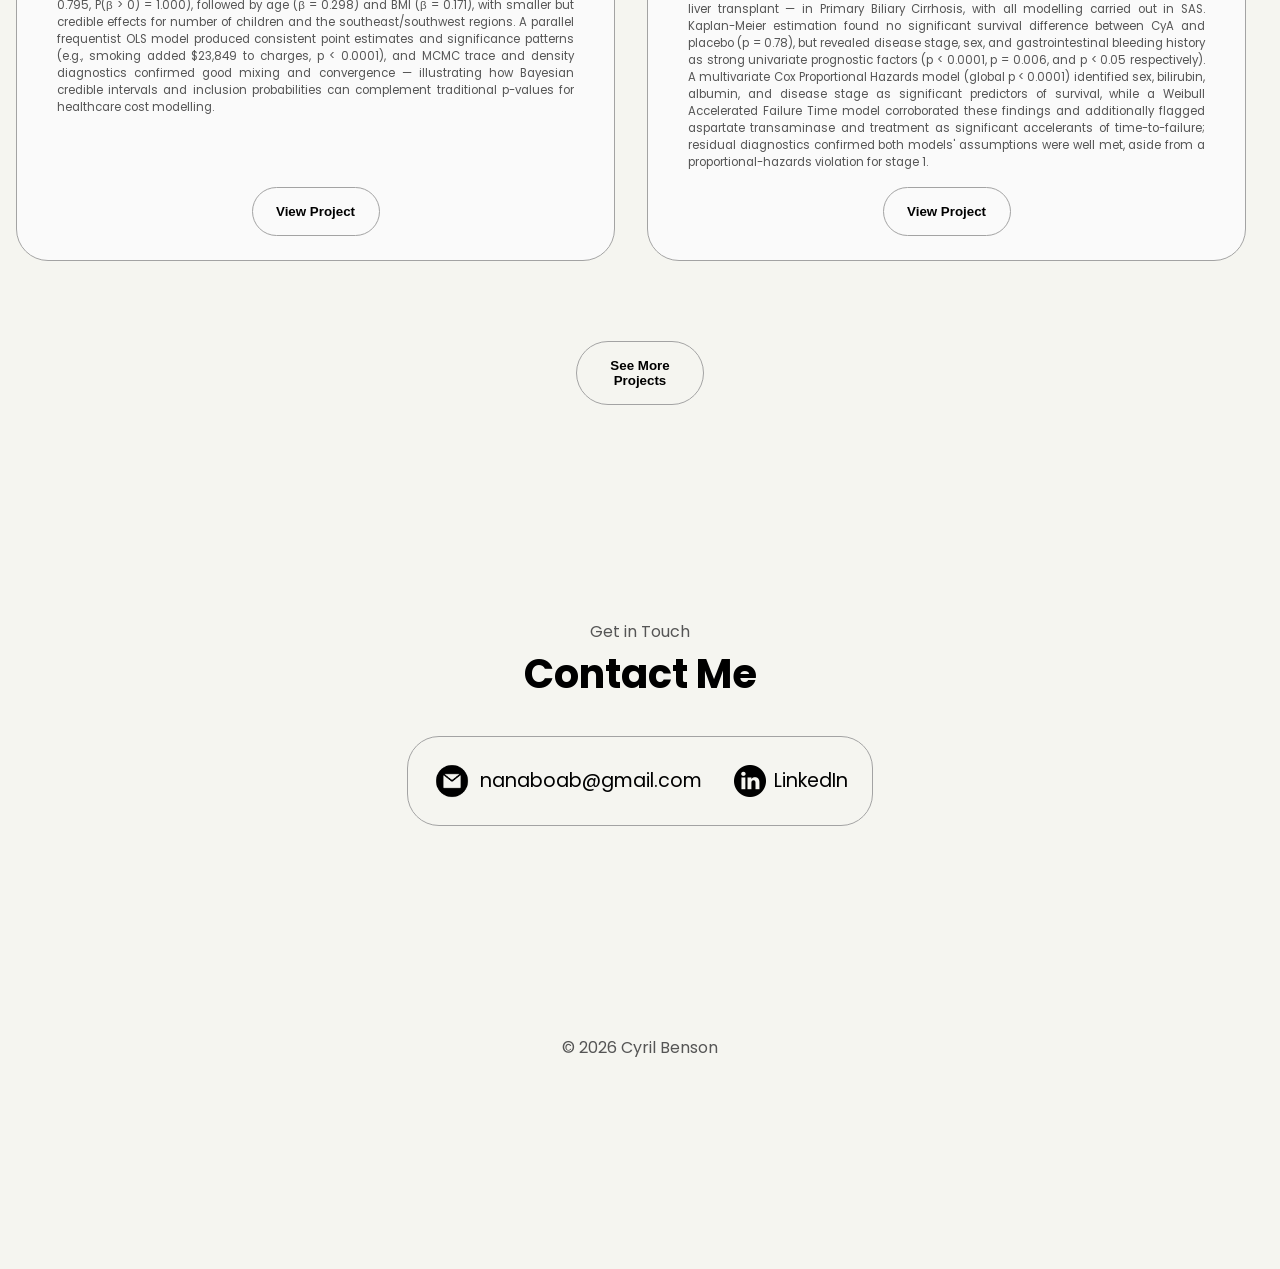
==== commit c710c1b1: "Add statistical methodology paragraph to About section" ====
--- a/index.html
+++ b/index.html
@@ -120,6 +120,9 @@
         </p>
         <p class="about-bio bio-chunk" style="line-height:1.9;margin-bottom:1.5rem;text-align:justify;">
           I have experience architecting end-to-end ML systems, scalable data pipelines, and advanced statistical frameworks across healthcare, insurance, and research domains. Expert in designing and deploying production-grade predictive models using Python, R, SQL, and GCP, with deep fluency in XGBoost, LightGBM, survival analysis, NLP (BERT), and Bayesian inference.
+        </p>
+        <p class="about-bio bio-chunk" style="line-height:1.9;margin-bottom:1.5rem;text-align:justify;">
+          My M.S. in Statistics underpins this work with classical and Bayesian methodology &mdash; regression and generalized linear models, mixed-effects/hierarchical modeling, hypothesis testing, and experimental design, alongside custom MCMC/Gibbs sampling for posterior inference. I pair this foundation with applied techniques like Random Forest, Decision Tree, SVM, and KNN classifiers, regularized regression (LASSO), feature engineering, clustering, and dimensionality reduction (UMAP), tuned through stratified cross-validation and hyperparameter search. Survival analysis &mdash; Kaplan-Meier estimation and Cox proportional hazards modeling &mdash; rounds this out for time-to-event outcomes in clinical and insurance data.
         </p>
         <p class="about-bio bio-chunk" style="line-height:1.9;margin-bottom:2rem;text-align:justify;">
           Proven ability to deliver executive-ready insights through Power BI and Tableau, lead cross-functional analytics initiatives, and translate complex business problems into high-impact, data-driven solutions. Recognized for rigorous statistical methodology, MLOps best practices, and consistent delivery of measurable outcomes across complex, regulated environments.
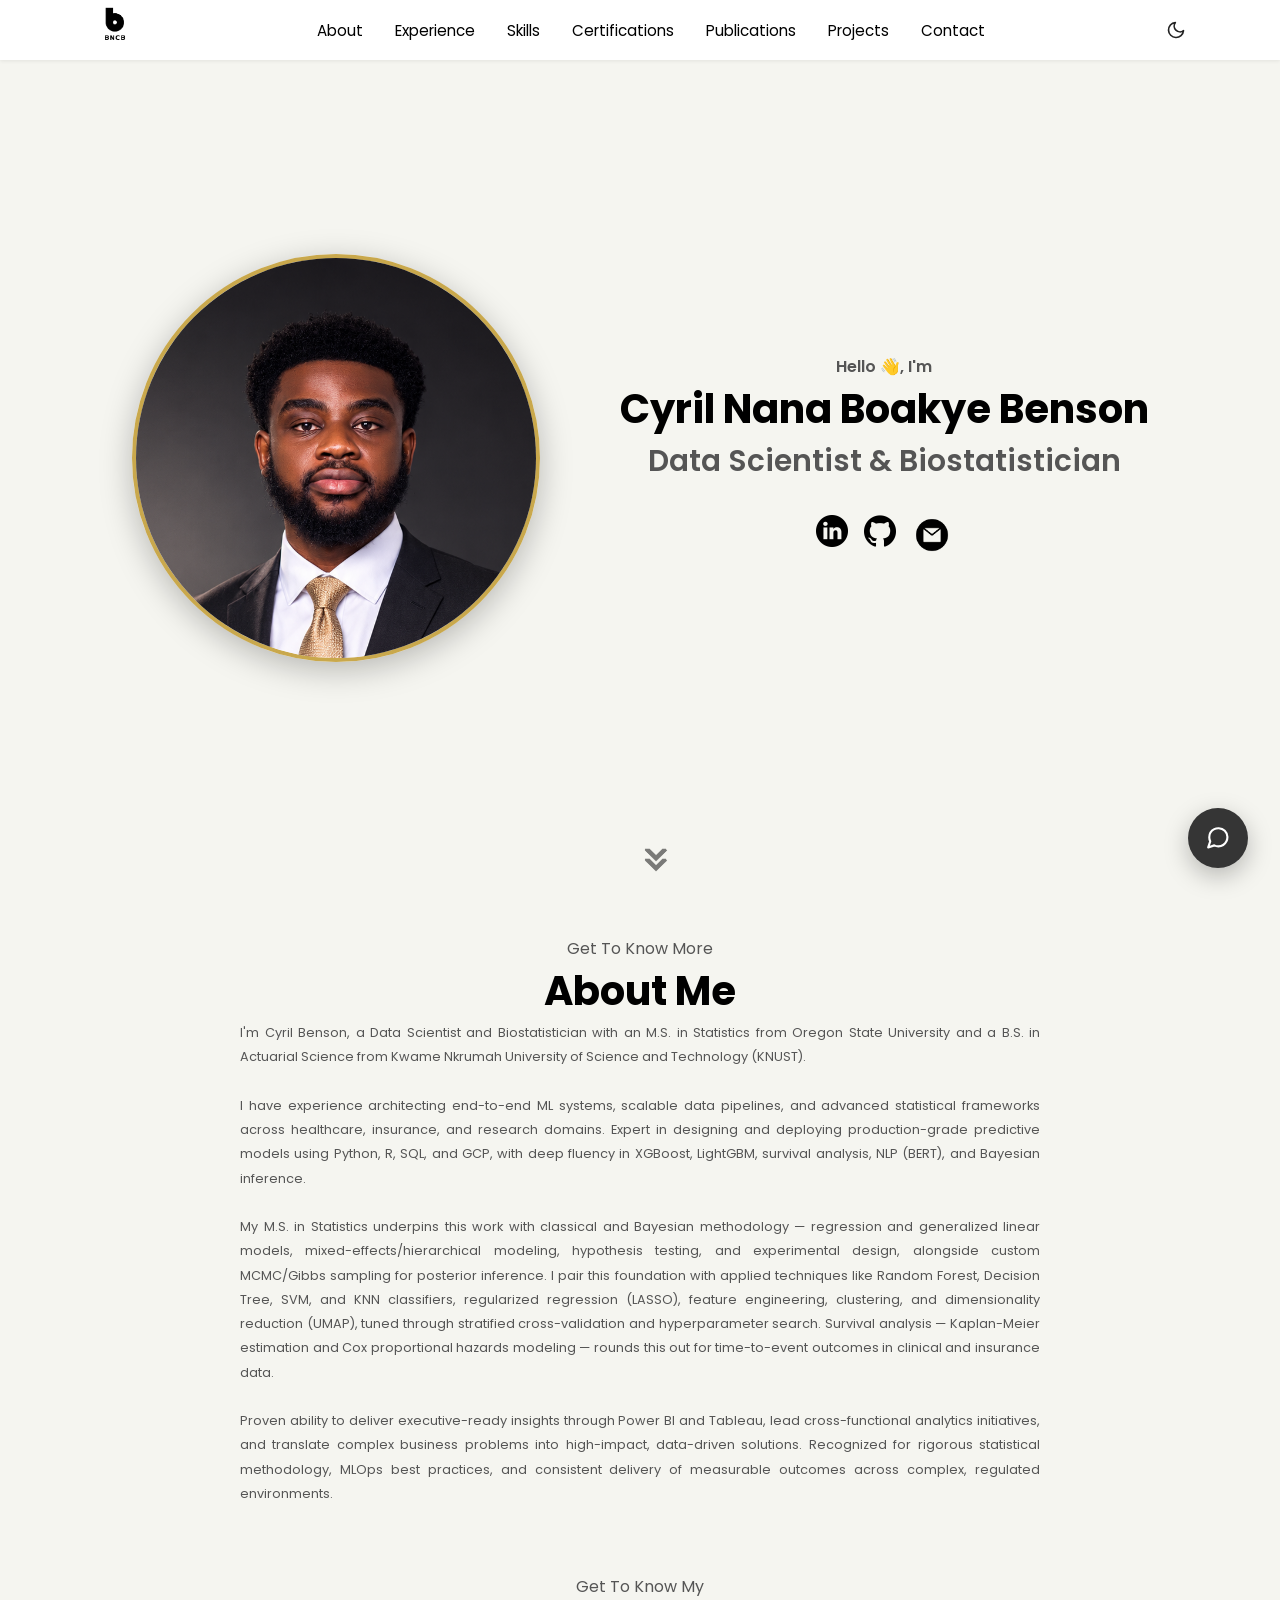
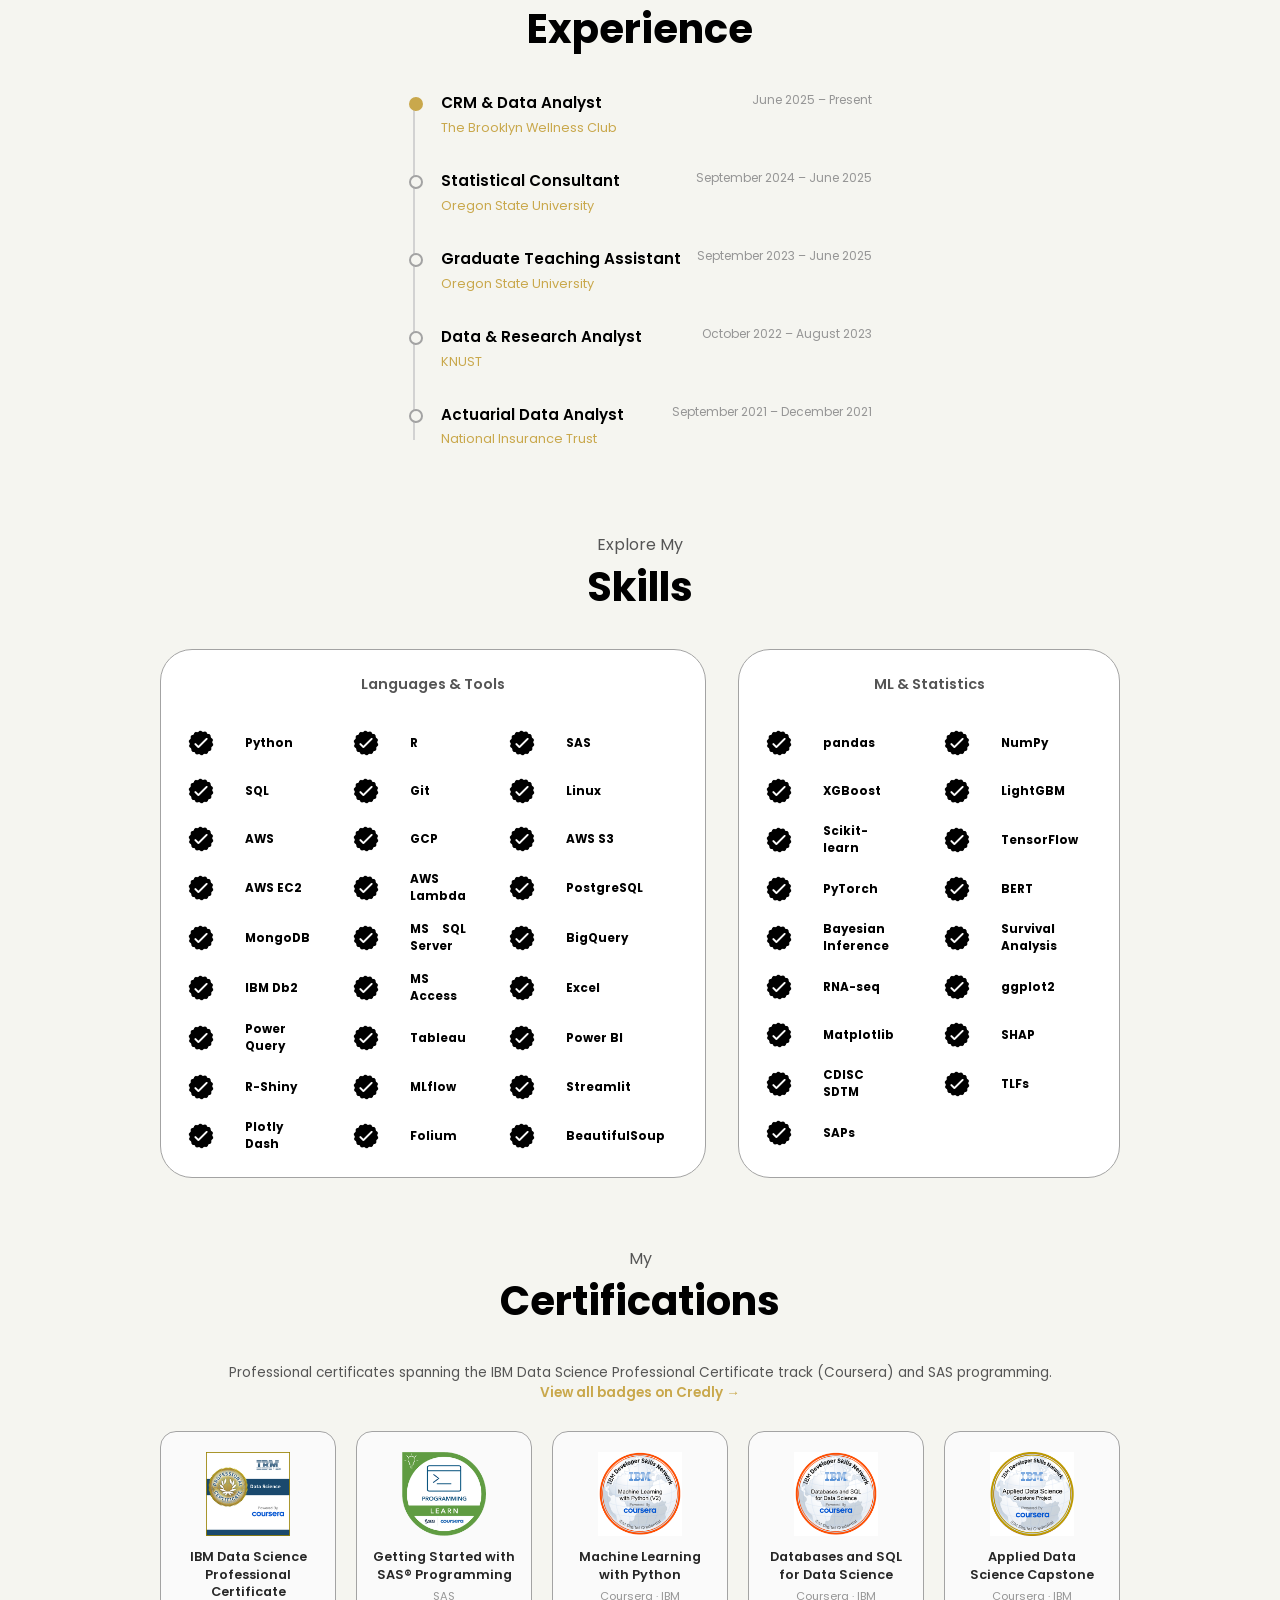
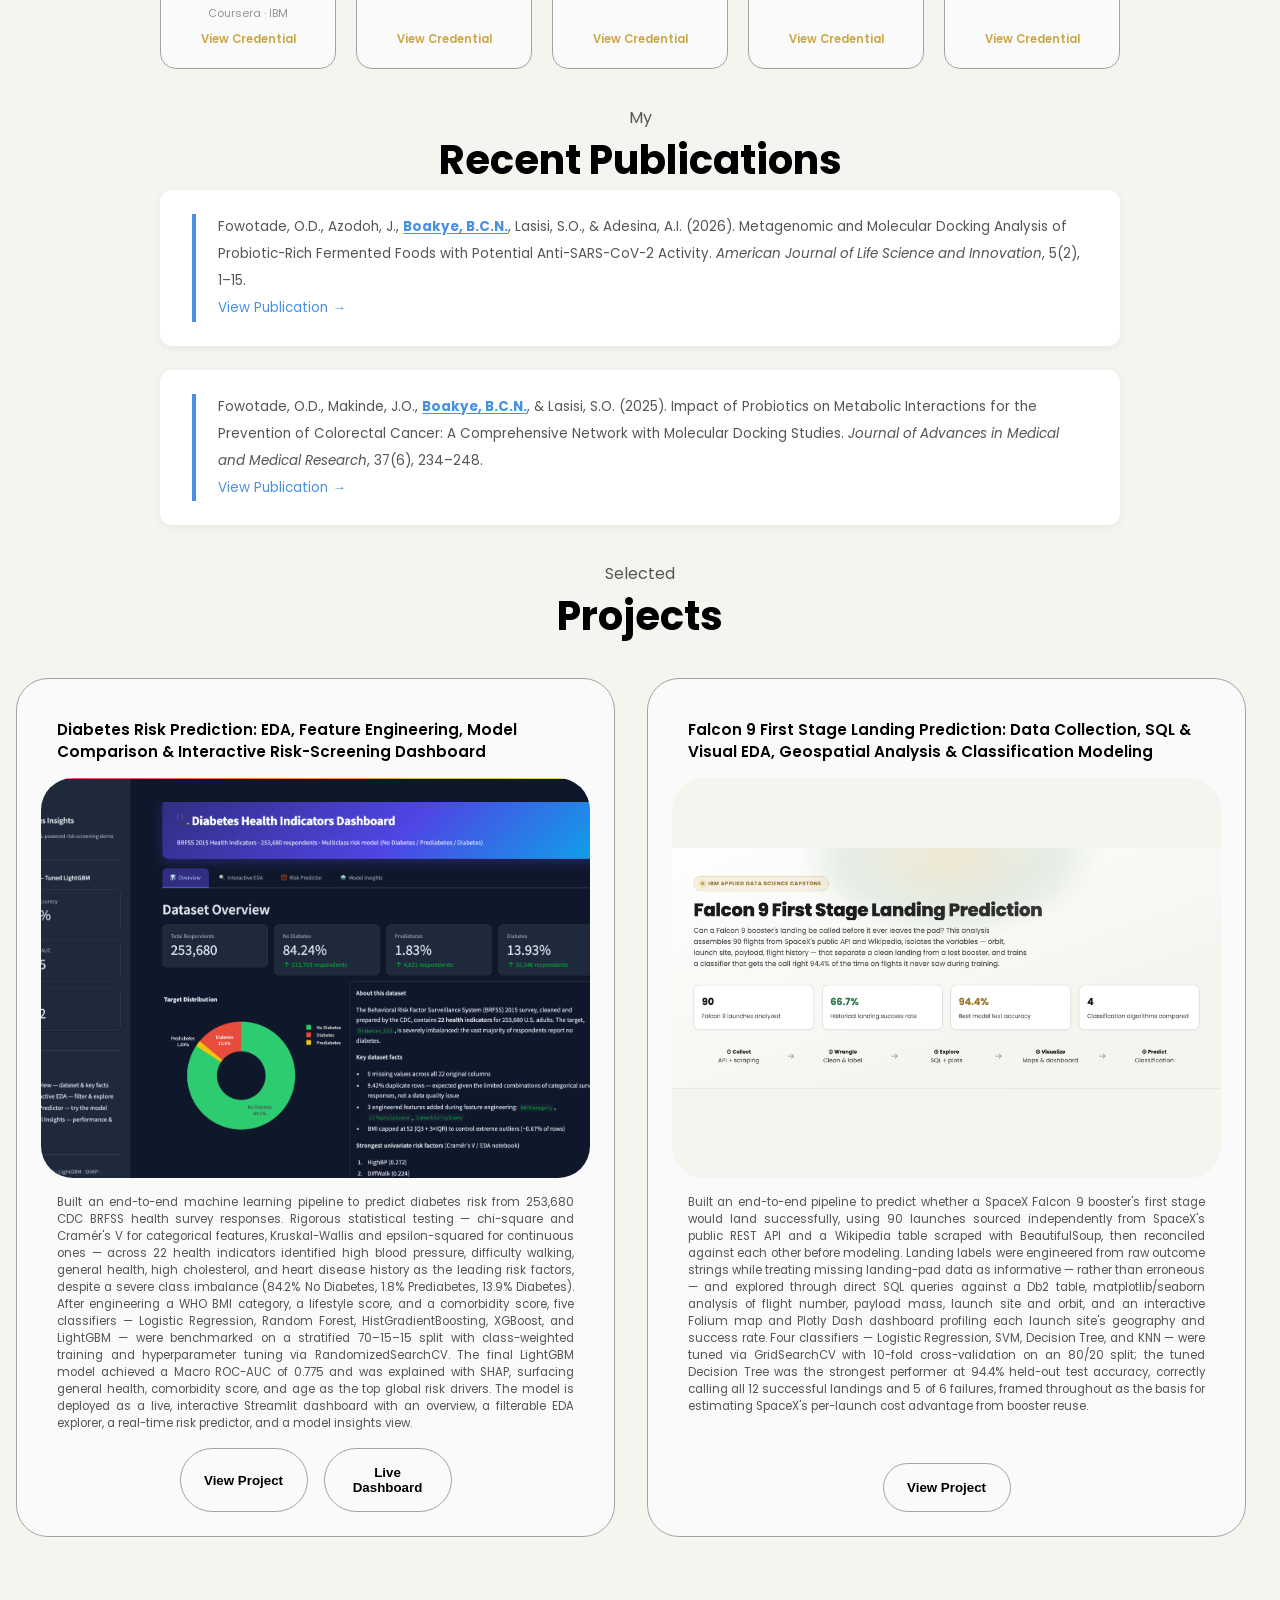
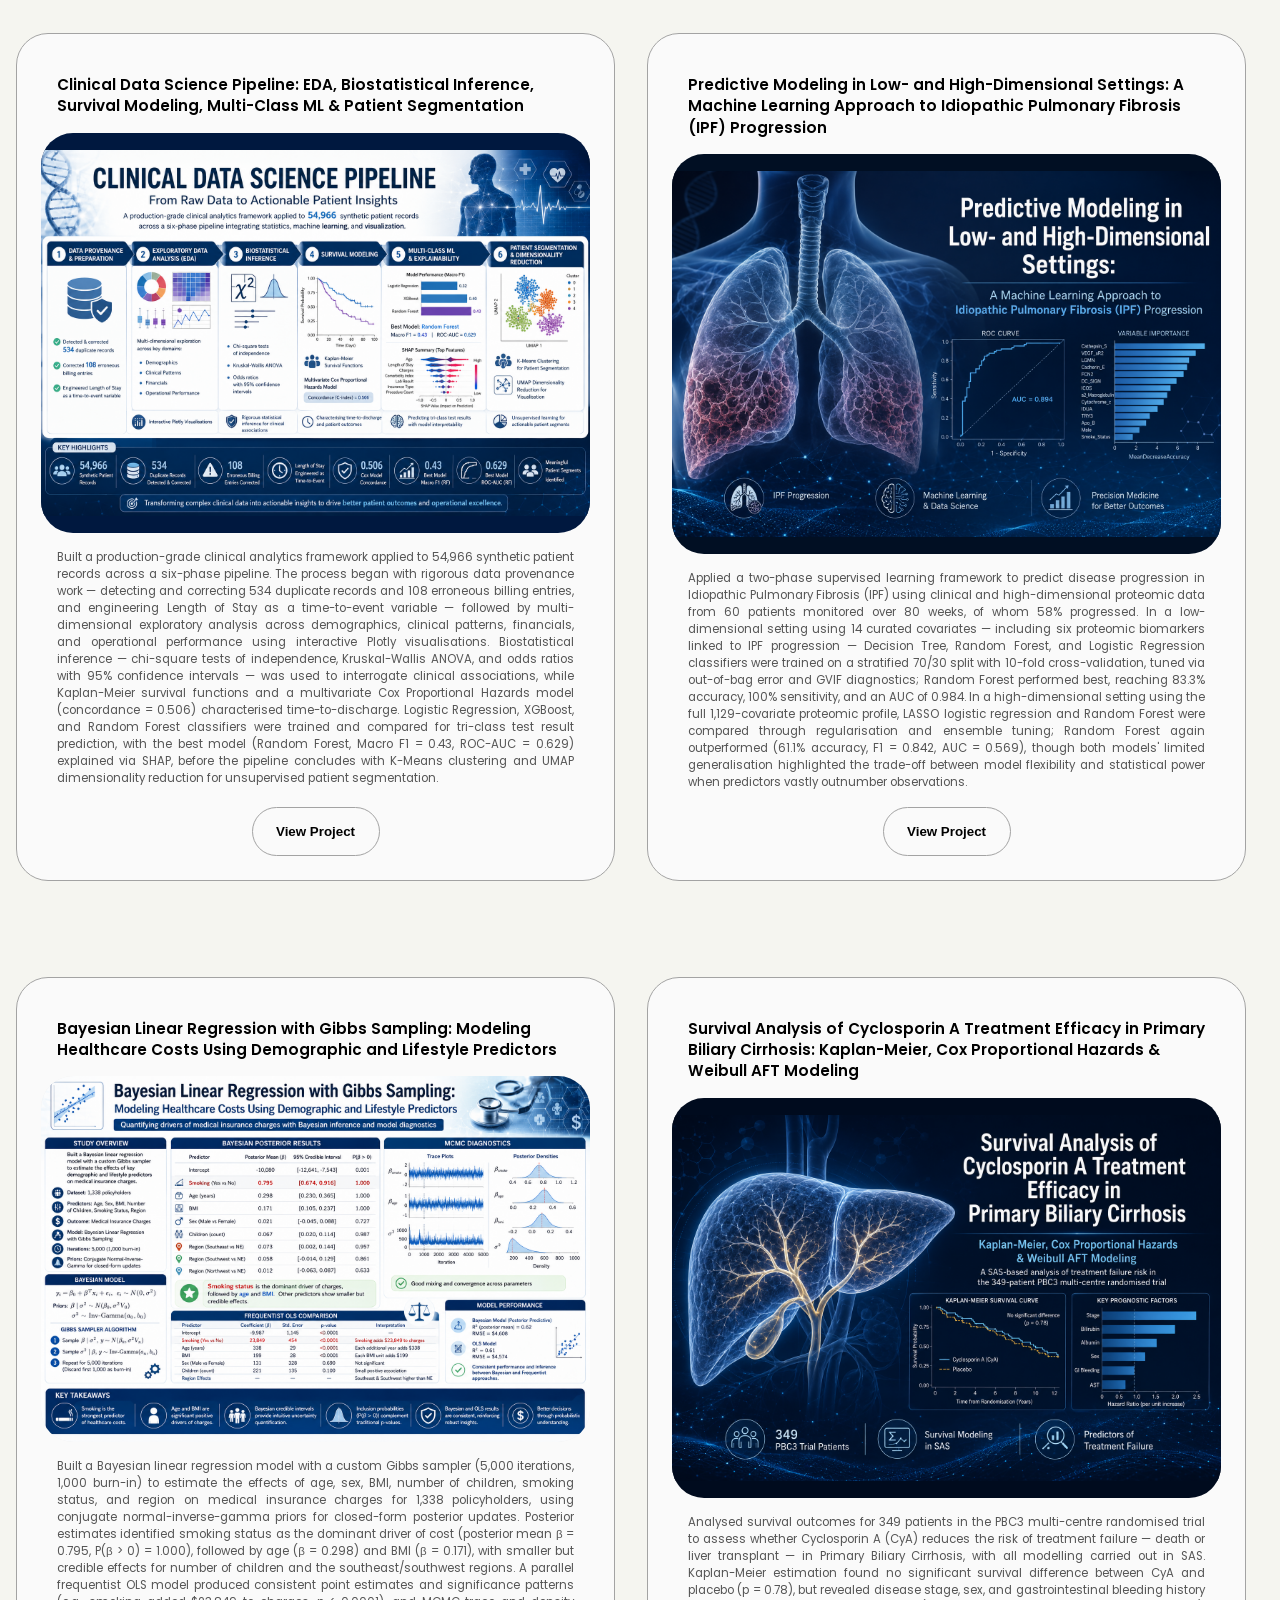
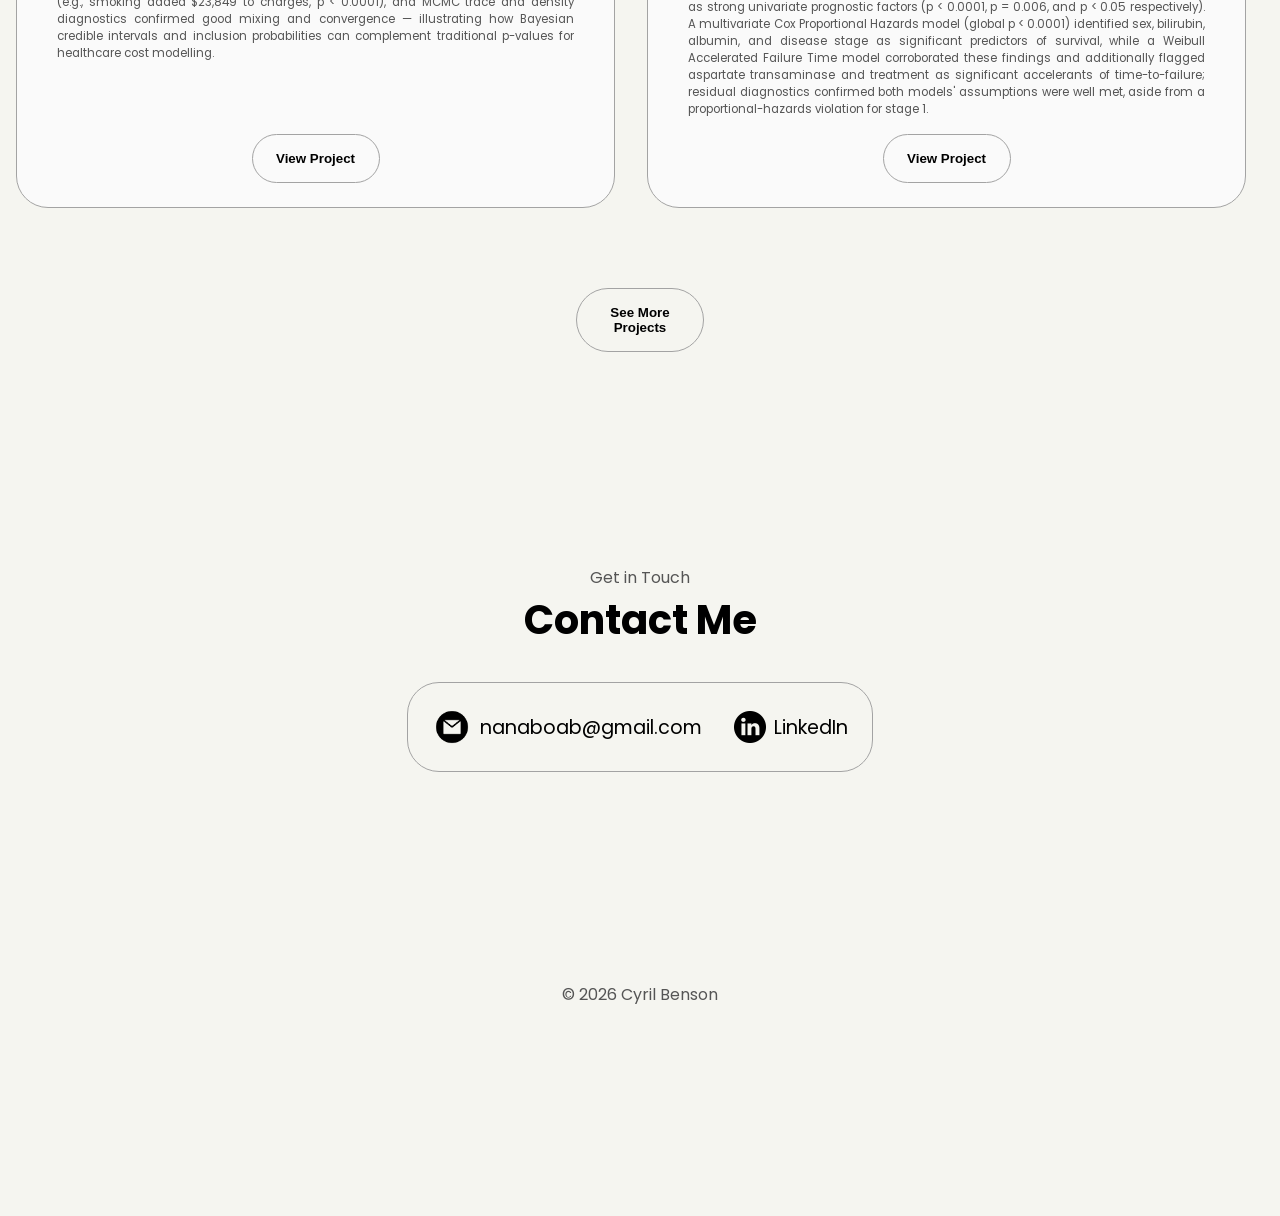
==== commit c7da3625: "Widen publication citation cards from 620px to 1100px" ====
--- a/index.html
+++ b/index.html
@@ -292,7 +292,7 @@
       <p class="section__text__p1">My</p>
       <h1 class="title">Recent Publications</h1>
       <div class="experience-details-container">
-        <div style="max-width: 620px; margin: 0 auto 1.5rem; padding: 1.5rem 2rem; background: var(--card-bg, #fff); border-radius: 12px; box-shadow: 0 2px 10px rgba(0,0,0,0.06);">
+        <div style="max-width: 1100px; margin: 0 auto 1.5rem; padding: 1.5rem 2rem; background: var(--card-bg, #fff); border-radius: 12px; box-shadow: 0 2px 10px rgba(0,0,0,0.06);">
           <div style="border-left: 4px solid var(--primary-color, #4a90e2); padding-left: 1.4rem;">
             <p style="font-size: 0.84rem; line-height: 2; text-align: left; margin: 0;">
               Fowotade, O.D., Azodoh, J., <strong style="color: var(--primary-color, #4a90e2); text-decoration: underline; text-underline-offset: 2px;">Boakye, B.C.N.</strong>, Lasisi, S.O., &amp; Adesina, A.I. (2026).
@@ -306,7 +306,7 @@
             </p>
           </div>
         </div>
-        <div style="max-width: 620px; margin: 0 auto; padding: 1.5rem 2rem; background: var(--card-bg, #fff); border-radius: 12px; box-shadow: 0 2px 10px rgba(0,0,0,0.06);">
+        <div style="max-width: 1100px; margin: 0 auto; padding: 1.5rem 2rem; background: var(--card-bg, #fff); border-radius: 12px; box-shadow: 0 2px 10px rgba(0,0,0,0.06);">
           <div style="border-left: 4px solid var(--primary-color, #4a90e2); padding-left: 1.4rem;">
             <p style="font-size: 0.84rem; line-height: 2; text-align: left; margin: 0;">
               Fowotade, O.D., Makinde, J.O., <strong style="color: var(--primary-color, #4a90e2); text-decoration: underline; text-underline-offset: 2px;">Boakye, B.C.N.</strong>, &amp; Lasisi, S.O. (2025).
